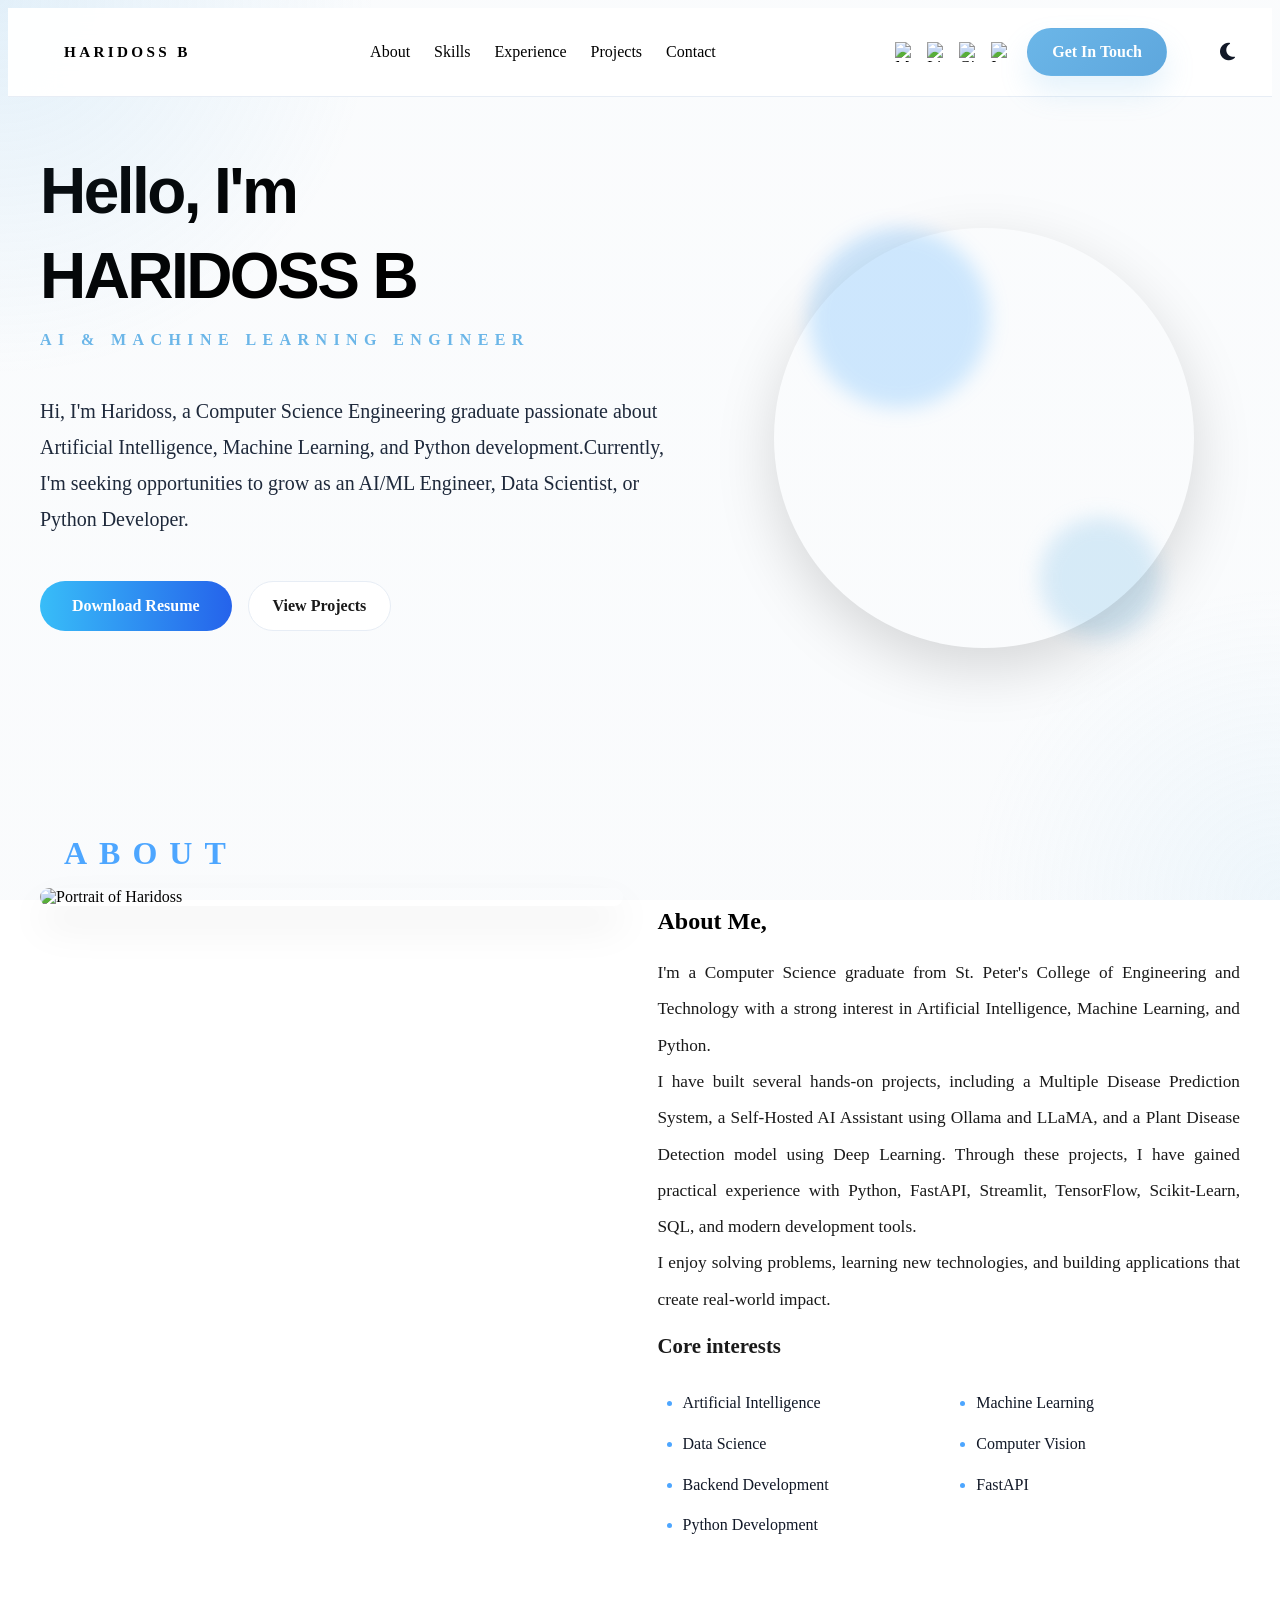
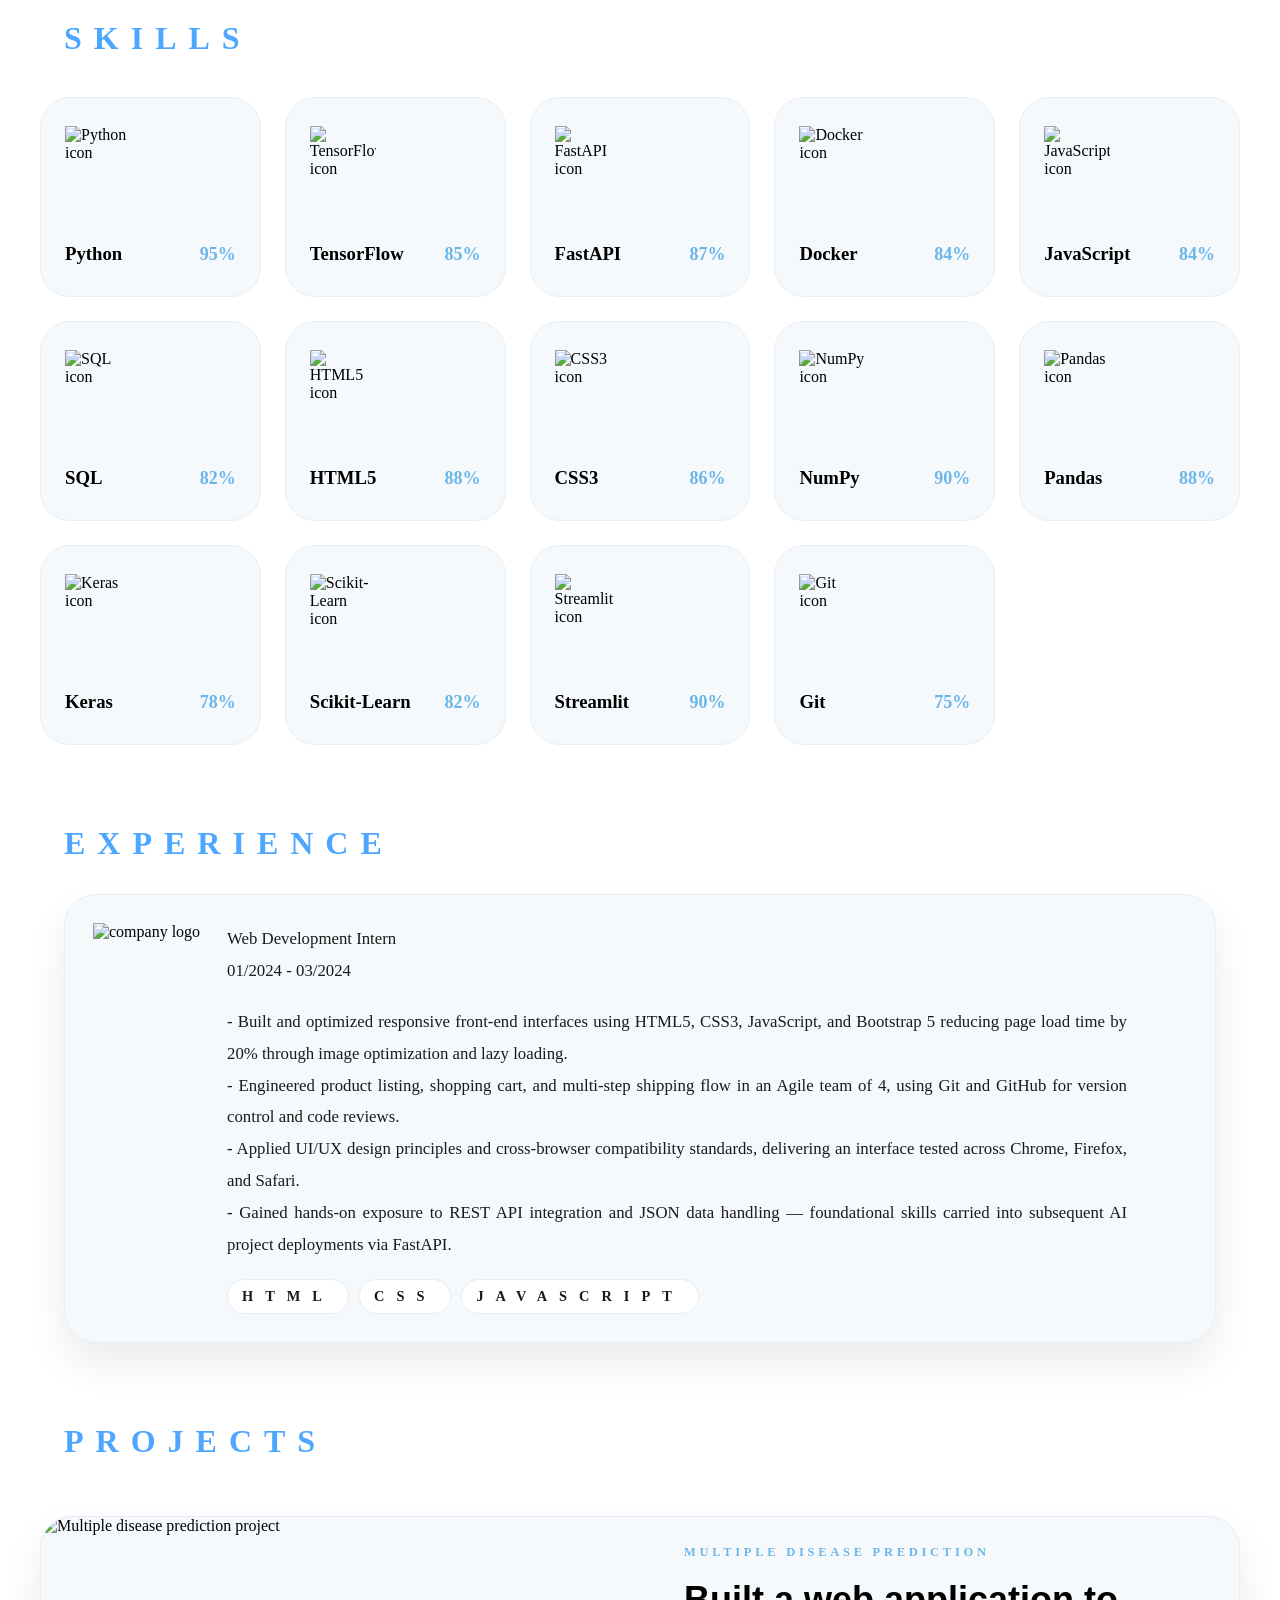
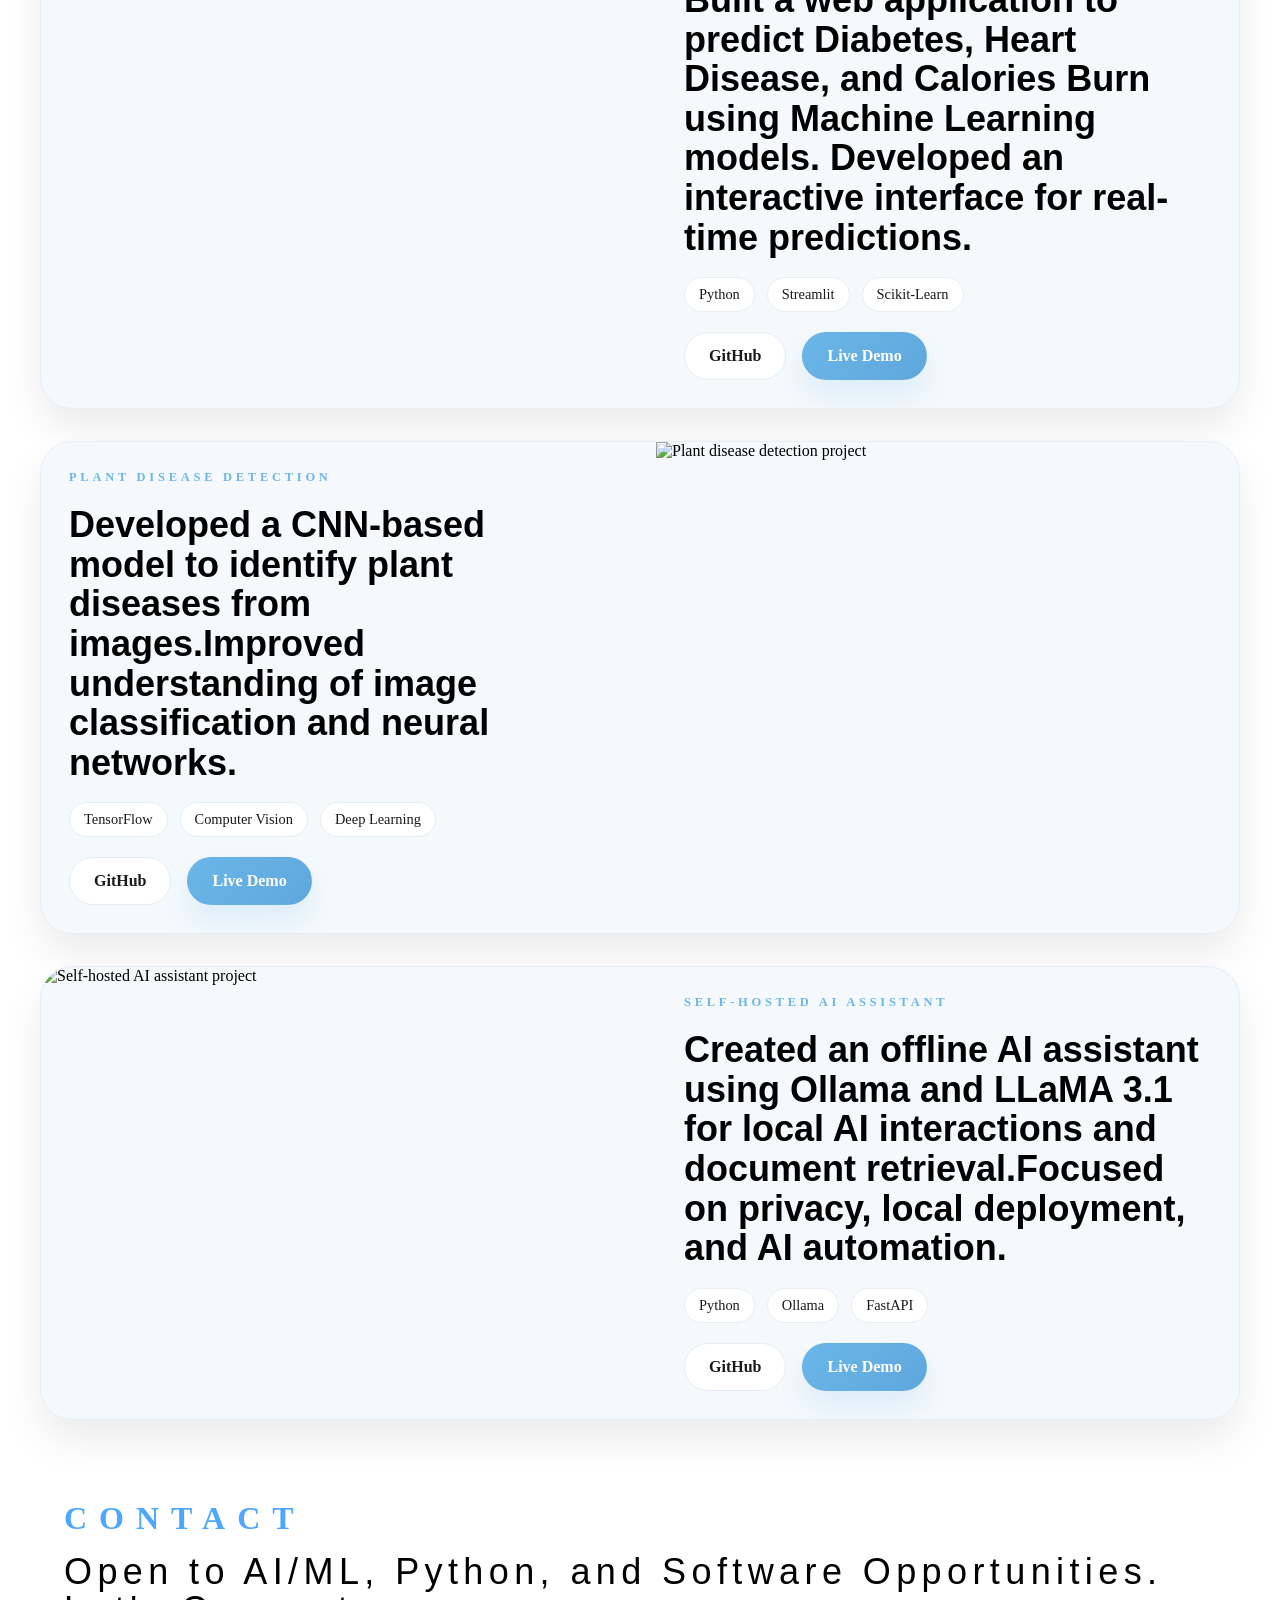
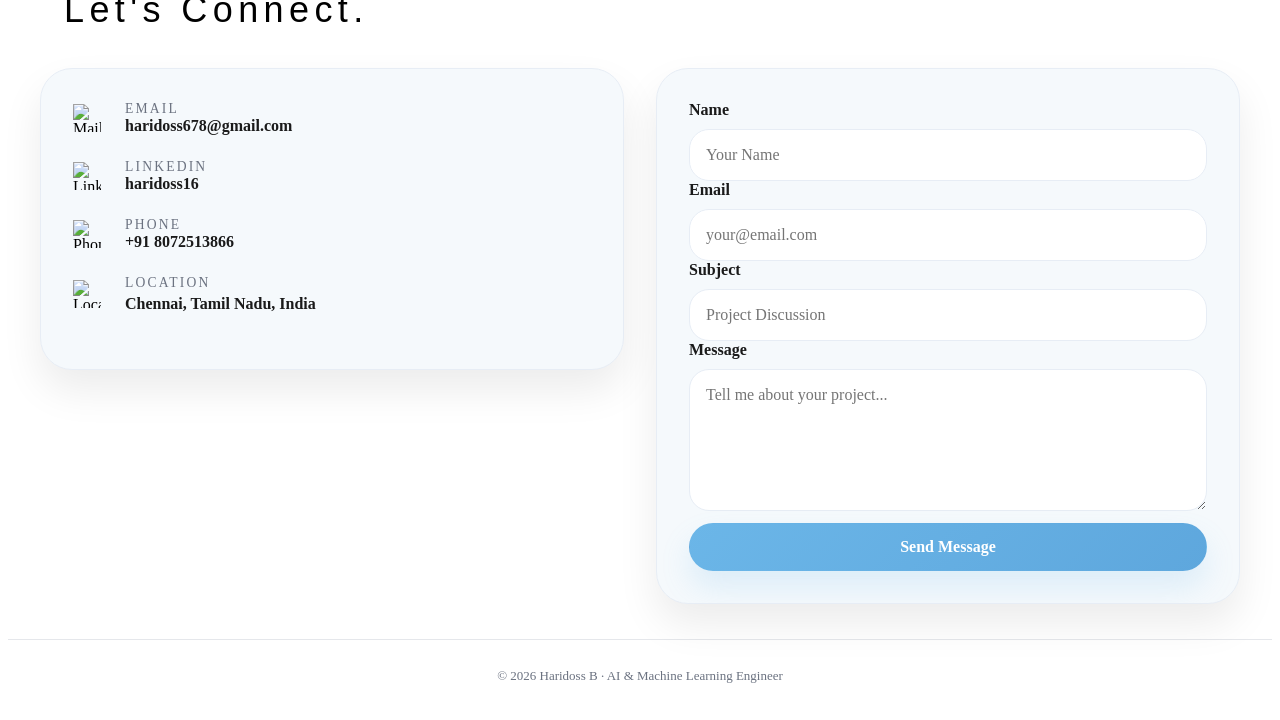
==== index.html @ 325cfab6 "Add files via upload" ====
﻿<!DOCTYPE html>
<html lang="en">
<head>
  <meta charset="UTF-8" />
  <meta name="viewport" content="width=device-width, initial-scale=1.0" />
  <meta name="description" content="HARIDOSS B portfolio for AI & Machine Learning engineering with clean, modern, responsive design." />
  <title>HARIDOSS B | AI & Machine Learning Engineer</title>
  <link rel="icon" href="assets/icons/github.svg" type="image/svg+xml" />
  <link rel="stylesheet" href="style.css" />
  <link
      rel="stylesheet"
      href="https://cdnjs.cloudflare.com/ajax/libs/font-awesome/6.5.2/css/all.min.css">
</head>
<body>
  <div class="page-overlay" id="pageOverlay" aria-hidden="true"></div>

  <header class="site-header" id="top">
    <div class="header-inner">
      <a class="brand" href="#home">HARIDOSS B</a>
      <button class="nav-toggle" id="navToggle" aria-controls="primaryNavigation" aria-expanded="false" aria-label="Open navigation">
        <span></span>
        <span></span>
        <span></span>
      </button>
      <nav class="main-nav" id="primaryNavigation" aria-label="Primary Navigation">
        <ul>
          <li><a href="#about">About</a></li>
          <li><a href="#skills">Skills</a></li>
          <li><a href="#experience">Experience</a></li>
          <li><a href="#projects">Projects</a></li>
          <li><a href="#contact">Contact</a></li>
        </ul>
      </nav>
      <div class="header-actions">
        <div class="social-list" aria-label="Social links">
          <a class="social-link" href="mailto:haridoss16@gmail.com" aria-label="Email"><img src="assets/icons/mail.svg" alt="Mail icon" /></a>
          <a class="social-link" href="https://www.linkedin.com/in/haridoss16" aria-label="LinkedIn"><img src="assets/icons/linkedin.svg" alt="LinkedIn icon" /></a>
          <a class="social-link" href="https://github.com/haridoss678-dotcom" aria-label="GitHub"><img src="assets/icons/github copy.svg" alt="GitHub icon" /></a>
          <a class="social-link" href="https://www.instagram.com/__imharii___" aria-label="Instagram"><img src="assets/icons/instagram.svg" alt="Instagram icon" /></a>
        </div>
        
        <a  class="btn btn-primary" href="#contact">Get In Touch</a>
         <button id="themeToggle" class="theme-toggle" title="Dark mode">
         <i class="fa-solid fa-moon"></i>
        </button>
      </div>
    </div>
  </header>

  <main>
    <section id="home" class="hero-section">
      <div class="hero-shell">
        <div class="hero-copy">
            <h1>Hello, I'm </h1>
            <h1 class="hero-name">HARIDOSS B</h1> 
          <span class="section-label">AI &amp; MACHINE LEARNING ENGINEER</span>
             <p class="hero-intro">Hi, I'm Haridoss, a Computer Science Engineering graduate passionate about Artificial Intelligence, Machine Learning, and Python development.Currently, I'm seeking opportunities to grow as an AI/ML Engineer, Data Scientist, or Python Developer.</p>
          <div class="hero-actions">
            <a
    href="assets/resume/Haridoss_Resume (1).pdf"
    download="Haridoss_B_Resume.pdf"
    class="primary-btn"
>
    Download Resume
</a>
            <a class="btn btn-secondary" href="#projects">View Projects</a>
          </div>
          <p class="typing-text" aria-live="polite" id="typingText"></p>
        </div>
         <div class="hero-ring">
    <div class="hero-visual">

    <div class="floating-circle circle-1"></div>
    <div class="floating-circle circle-2"></div>
    <div class="hero-avatar">
      
        <img
            src="assets/images/WhatsApp Image 2026-06-26 at 4.13.10 PM.jpeg"
            alt="Haridoss B">
          
        </div>
    </div>
</div>
    </section>

    <section class="about-section" id="about">
      <div class="section-heading">
         <span>ABOUT</span>
         <span></span>
      </div>
      <div class="about-grid">
        <div class="about-media">
          <img src="assets/images/WA_1782467484246.jpeg" alt="Portrait of Haridoss" />
        </div>
        <div class="about-copy">
          <h1>About Me,</h1>        
          <p>I'm a Computer Science graduate from St. Peter's College of Engineering and Technology with a strong interest in Artificial Intelligence, Machine Learning, and Python.</p>
          <p>I have built several hands-on projects, including a Multiple Disease Prediction System, a Self-Hosted AI Assistant using Ollama and LLaMA, and a Plant Disease Detection model using Deep Learning. Through these projects, I have gained practical experience with Python, FastAPI, Streamlit, TensorFlow, Scikit-Learn, SQL, and modern development tools.</p>
          <p>I enjoy solving problems, learning new technologies, and building applications that create real-world impact.</p>
          
          <div class="about-list">
            <span></span>
            <span>Core interests</span>
            <ul>
              <li>Artificial Intelligence</li>
              <li>Machine Learning</li>
              <li>Data Science</li>
              <li>Computer Vision</li>
              <li>Backend Development</li>
              <li>FastAPI</li>
              <li>Python Development</li>
            </ul>
          </div>
        </div>
      </div>
    </section>

    <section class="skills-section" id="skills">
      <div class="section-heading">
        <span>SKILLS</span>
      </div>
      <div class="skills-grid" role="list">
        <button type="button" class="skill-card" aria-describedby="skillPython" data-tooltip="95% proficiency">
          <img src="assets/icons/python.svg" alt="Python icon" />
           <div class="skill-header">
               <h3>Python</h3>
                <span>95%</span>
           </div>
          
        </button>
        <button type="button" class="skill-card" aria-describedby="skillTensorflow" data-tooltip="85% proficiency">
          <img src="assets/icons/tensorflow.svg" alt="TensorFlow icon" />
           <div class="skill-header">
               <h3>TensorFlow</h3>
                <span>85%</span>
           </div>
           
        </button>
        <button type="button" class="skill-card" aria-describedby="skillFastapi" data-tooltip="87% proficiency">
          <img src="assets/icons/fastapi.svg" alt="FastAPI icon" />
           <div class="skill-header">
               <h3>FastAPI</h3>
                <span>87%</span>
           </div>
           
        </button>
        <button type="button" class="skill-card" aria-describedby="skillDocker" data-tooltip="84% proficiency">
          <img src="assets/icons/docker.svg" alt="Docker icon" />
           <div class="skill-header">
               <h3>Docker</h3>
                <span>84%</span>
           </div>
          
        </button>
        <button type="button" class="skill-card" aria-describedby="skillJavaScript" data-tooltip="84% proficiency">
          <img src="assets/icons/javascript.svg" alt="JavaScript icon" />
           <div class="skill-header">
               <h3>JavaScript</h3>
                <span>84%</span>
           </div>
          
        </button>
        <button type="button" class="skill-card" aria-describedby="skillSQL" data-tooltip="82% proficiency">
          <img src="assets/icons/sql.svg" alt="SQL icon" />
           <div class="skill-header">
               <h3>SQL</h3>
                <span>82%</span>
           </div>
          
        </button>
        <button type="button" class="skill-card" aria-describedby="skillHTML" data-tooltip="88% proficiency">
          <img src="assets/icons/html.svg" alt="HTML5 icon" />
           <div class="skill-header">
               <h3>HTML5</h3>
                <span>88%</span>
           </div>
           
        </button>
        <button type="button" class="skill-card" aria-describedby="skillCSS" data-tooltip="86% proficiency">
          <img src="assets/icons/css.svg" alt="CSS3 icon" />
           <div class="skill-header">
               <h3>CSS3</h3>
                <span>86%</span>
           </div>
           
        </button>
        <button type="button" class="skill-card" aria-describedby="skillNumPy" data-tooltip="90% proficiency">
          <img src="assets/icons/numpy.svg" alt="NumPy icon" />
           <div class="skill-header">
               <h3>NumPy</h3>
                <span>90%</span>
           </div>
          
        </button>
        <button type="button" class="skill-card" aria-describedby="skillPandas" data-tooltip="88% proficiency">
          <img src="assets/icons/pandas.svg" alt="Pandas icon" />
           <div class="skill-header">
               <h3>Pandas</h3>
                <span>88%</span>
           </div>
          
        </button>
        <button type="button" class="skill-card" aria-describedby="skillKeras" data-tooltip="78% proficiency">
          <img src="assets/icons/keras.svg" alt="Keras icon" />
           <div class="skill-header">
               <h3>Keras</h3>
                <span>78%</span>
           </div>
           
        </button>
        <button type="button" class="skill-card" aria-describedby="skillScikitLearn" data-tooltip="85% proficiency">
          <img src="assets\icons\scikitlearn.svg" alt="Scikit-Learn icon" />
           <div class="skill-header">
               <h3>Scikit-Learn</h3>
                <span>82%</span>
           </div>
           
        </button>
        <button type="button" class="skill-card" aria-describedby="skillStreamlit" data-tooltip="85% proficiency">
          <img src="assets\icons\streamlit.svg" alt="Streamlit icon" />
           <div class="skill-header">
               <h3>Streamlit</h3>
                <span>90%</span>
           </div>
           
        </button>
               <button type="button" class="skill-card" aria-describedby="skillGit" data-tooltip="85% proficiency">
          <img src="assets\icons\git.svg" alt="Git icon" />
           <div class="skill-header">
               <h3>Git</h3>
                <span>75%</span>
           </div>
           
        </button>
      </div>
    </section>

    <section class="experience-section" id="experience">
      <div class="section-heading">
        <span>EXPERIENCE</span>
        <h2></h2>

        <article class="experience-card">
           <img src="assets/icons/IMG_20260627_100808.jpg.jpeg" alt="company logo" />
          <div class="experience-content">
            <p class="experience-role">Web Development Intern</p>
            <p class="experience-date">01/2024 - 03/2024</p>
            <h1></h1>
            <p>- Built and optimized responsive front-end interfaces using HTML5, CSS3, JavaScript, and Bootstrap 5 reducing page load time by 20% through image optimization and lazy loading.</p>
           <p> - Engineered product listing, shopping cart, and multi-step shipping flow in an Agile team of 4, using Git and GitHub for version control and code reviews.</p>
           <p>- Applied UI/UX design principles and cross-browser compatibility standards, delivering an interface tested across Chrome, Firefox, and Safari.</p>
            <p>- Gained hands-on exposure to REST API integration and JSON data handling — foundational skills carried into subsequent AI project deployments via FastAPI.</p>
            <div class="experience-tags"><span>HTML</span><span>CSS</span><span>JavaScript</span></div>
          </div> 
        </article>
      </div>
    </section>

    <section class="projects-section" id="projects">
      <div class="section-heading">
        <span>PROJECTS</span>
        <h2></h2>
      </div>
      <div class="project-grid">
        <article class="project-card">
          <div class="project-media"><img src="assets/images/project-1.svg" alt="Multiple disease prediction project" /></div>
          <div class="project-copy">
            <span class="project-label">Multiple Disease Prediction</span>
            <h3>Built a web application to predict Diabetes, Heart Disease, and Calories Burn using Machine Learning models.
            Developed an interactive interface for real-time predictions.</h2>
            <div class="project-stack"><span>Python</span><span>Streamlit</span><span>Scikit-Learn</span></div>
            <div class="project-actions"><a class="btn btn-secondary" href="#contact">GitHub</a><a class="btn btn-primary" href="#contact">Live Demo</a></div>
          </div>
        </article>
        <article class="project-card project-card--reverse">
          <div class="project-media"><img src="assets/images/project-2.svg" alt="Plant disease detection project" /></div>
          <div class="project-copy">
            <span class="project-label">Plant Disease Detection</span>
            <h3>Developed a CNN-based model to identify plant diseases from images.Improved understanding of image classification and neural networks.</h3>
            <div class="project-stack"><span>TensorFlow</span><span>Computer Vision</span><span>Deep Learning</span></div>
            <div class="project-actions"><a class="btn btn-secondary" href="#contact">GitHub</a><a class="btn btn-primary" href="#contact">Live Demo</a></div>
          </div>
        </article>
        <article class="project-card">
          <div class="project-media"><img src="assets/images/project-3.svg" alt="Self-hosted AI assistant project" /></div>
          <div class="project-copy">
            <span class="project-label">Self-Hosted AI Assistant</span>
            <h3>Created an offline AI assistant using Ollama and LLaMA 3.1 for local AI interactions and document retrieval.Focused on privacy, local deployment, and AI automation.</h3>
            <div class="project-stack"><span>Python</span><span>Ollama</span><span>FastAPI</span></div>
            <div class="project-actions"><a class="btn btn-secondary" href="#contact">GitHub</a><a class="btn btn-primary" href="#contact">Live Demo</a></div>
          </div>
        </article>
      </div>
    </section>

    <section class="contact-section" id="contact">
      <div class="section-heading">
        <span>CONTACT</span>
        <h2>Open to AI/ML, Python, and Software Opportunities.
          Let's Connect.</h2>
      </div>
      <div class="contact-grid">
        <div class="contact-card contact-info-card">
          <div class="contact-item"><img src="assets/icons/mail.svg" alt="Mail icon" /><div><span>Email</span><a href="mailto:haridoss678@gmail.com">haridoss678@gmail.com</a></div></div>
          <div class="contact-item"><img src="assets/icons/linkedin.svg" alt="LinkedIn icon" /><div><span>LinkedIn</span><a href="https://www.linkedin.com/in/haridoss16">haridoss16</a></div></div>
          <div class="contact-item"><img src="assets/icons/phone.svg" alt="Phone icon" /><div><span>Phone</span><a href="tel:+918072513866">+91  8072513866</a></div></div>
          <div class="contact-item"><img src="assets/icons/location.svg" alt="Location icon" /><div><span>Location</span><p>Chennai, Tamil Nadu, India</p></div></div>
        </div>
          <form
            class="contact-card contact-form"
            action="https://formsubmit.co/haridoss678@gmail.com"
            method="POST"
        >
          <input type="hidden" name="_captcha" value="false">

            <input
                type="hidden"
                name="_subject"
                value="New Portfolio Message from Website"
            >

            <input
                type="hidden"
                name="_next"
                value="http://127.0.0.1:5500/index.html#contact"
            >

            <label>Name</label>
            <input
                type="text"
                name="name"
                placeholder="Your Name"
                required
            >

            <label>Email</label>
            <input
                type="email"
                name="email"
                placeholder="your@email.com"
                required
            >

            <label>Subject</label>
            <input
                type="text"
                name="subject"
                placeholder="Project Discussion"
                required
            >

            <label>Message</label>

            <textarea
                name="message"
                rows="6"
                placeholder="Tell me about your project..."
                required
            ></textarea>

            <button
                class="btn btn-primary"
                type="submit"
            >
                Send Message
            </button>

        </form>
        
      </div>
    </section>
  </main>
   <footer class="footer">

    <p>
        © 2026 Haridoss B · AI & Machine Learning Engineer
    </p>

</footer>

  <script src="script.js"></script>
</body>
</html>
---- style.css ----
﻿:root {
  color-scheme: light;
  --bg: #FAFCFE;
  --surface: #F5F9FC;
  --surface-strong: #FFFFFF;
  --primary: #6BB6E8;
  --primary-soft: #A9D8F3;
  --text: #1A1A1A;
  --muted: #6B7280;
  --border: #E7EDF5;
  --shadow: 0 20px 40px rgba(0, 0, 0, 0.08);
  --radius: 24px;
  --max-width: 1200px;
  --space-xs: 8px;
  --space-sm: 16px;
  --space-md: 24px;
  --space-lg: 40px;
  --space-xl: 64px;
}

*, *::before, *::after {
  box-sizing: border-box;
}

html {
  scroll-behavior: smooth;
}

body {

    background:
        linear-gradient(
            rgba(248, 250, 252, 0.7),
            rgba(248, 250, 252, 0.77)
        ),

        url("assets/images/bg-light1.jpg");

    background-size: cover;

    background-position: center;

    background-repeat: no-repeat;

    background-attachment: fixed;
}

img {
  display: block;
  max-width: 100%;
  height: auto;
}

a {
  color: inherit;
  text-decoration: none;
}

button,
input,
textarea {
  font: inherit;
}

button {
  cursor: pointer;
}

body::before {
  content: '';
  position: fixed;
  inset: 0;
  background: radial-gradient(circle at top left, rgba(107, 182, 232, 0.16), transparent 24%), radial-gradient(circle at bottom right, rgba(169, 216, 243, 0.14), transparent 20%);
  pointer-events: none;
}

#home,
#about,
#skills,
#experience,
#projects,
#contact {
    scroll-margin-top: 50px;
}

.page-overlay {
  position: fixed;
  inset: 0;
  background: rgba(255, 255, 255, 0.7);
  opacity: 0;
  pointer-events: none;
  transition: opacity 0.25s ease;
  z-index: 19;
}

.site-header {
  position: sticky;
  top: 0;
  z-index: 20;
  background: rgba(255, 255, 255, 0.96);
  backdrop-filter: blur(20px);
  border-bottom: 1px solid var(--border);
  -webkit-backdrop-filter: blur(20px);
}

.header-inner {
  max-width: var(--max-width);
  margin: 0 auto;
  padding: 20px 24px;
  display: grid;
  grid-template-columns: auto 1fr auto;
  align-items: center;
  gap: var(--space-md);
}

.brand {
  font-weight: 700;
  text-transform: uppercase;
  letter-spacing: 0.22em;
  font-size: 0.95rem;
}

.main-nav {
  display: flex;
  justify-content: center;
}

.main-nav ul {
  display: flex;
  align-items: center;
  justify-content: center;
  gap: 24px;
  margin: 0;
  padding: 0;
  list-style: none;
}

.main-nav a {
    position: relative;
    text-decoration: none;

    transition:
        color 0.3s ease,
        transform 0.3s ease;
}


.main-nav a::after {
    content: "";
    position: absolute;
    left: 0;
    bottom: -6px;
    width: 100%;
    height: 2px;
    background: var(--primary);
    transition: opacity 0.3s;
}

.main-nav a:hover {
    color: #2196f3;

    transform: translateY(-2px);
}

.main-nav a::after {
    content: "";

    position: absolute;

    left: 0;
    bottom: -8px;

    width: 0%;
    height: 2px;

    background: #2196f3;

    transition: width 0.3s ease;
}

.main-nav a:hover::after,
.main-nav a.active::after {
    width: 100%;
}

#themeToggle {

    border:none;

    background:none;

    cursor:pointer;

    font-size:20px;
}

body.dark {

    background:#0F172A;

    color:white;
}

body.dark .site-header {

    background:#111827;
}

body.dark .hero-section {

    background:#111827;
}

body.dark p {

    color:#D1D5DB;
}

.about-copy h1::before,
.about-copy h1::after,
.about-copy::before,
.about-copy::after,
.section-heading::before,
.section-heading::after {
    content: none !important;
    display: none !important;
}

/* Remove blue dot from About section */

.about-copy h1 {
    position: relative;
    text-align: left;

}

/* Remove blue dots near About section */

.about-copy h1::before,
.about-copy h1::after,
.about-copy::before,
.about-copy::after,
.about-list::before,
.about-list::after,
.section-heading::before,
.section-heading::after {
    content: none !important;
    display: none !important;
}



.section-heading,
.about-copy,
.skill-card,
.experience-card,
.project-card,
.contact-card,
.contact-form {
  opacity: 0;
  transform: translateY(24px);
  transition: opacity 0.7s ease, transform 0.7s ease;
}

.in-view {
  opacity: 1;
  transform: translateY(0);
}

.about-media {
    opacity: 0;
    transform: translateX(-300px);
    max-width: 100%;
    transition: 
           transform 1.2s ease-out,
           opacity 1.2s ease-out;
}

.about-media.in-view {
    opacity: 1;
    transform: translateX(0) !important;
}

.in-view {
    opacity: 1;
}


.header-actions {
  display: flex;
  align-items: center;
  gap: 16px;
  margin-right: -20px;
}

.social-list {
  display: flex;
  gap: 12px;
}

.social-link img {
  width: 20px;
  height: 20px;
}

.btn {
  display: inline-flex;
  align-items: center;
  justify-content: center;
  gap: 10px;
  padding: 14px 24px;
  border-radius: 999px;
  border: 1px solid transparent;
  font-weight: 600;
  transition: transform 0.25s ease, box-shadow 0.25s ease, background-color 0.25s ease;
}

.btn:hover {

    transform: translateY(-4px);

    box-shadow:
        0 15px 30px rgba(33,150,243,0.25);

}

.btn-primary {
  background: linear-gradient(135deg, var(--primary), #5ea7dd);
  color: #fff;
  box-shadow: 0 16px 30px rgba(107, 182, 232, 0.18);
}

.btn-secondary {
  background: #fff;
  color: var(--text);
  border-color: var(--border);
}

.nav-toggle {
  display: none;
  width: 44px;
  height: 44px;
  border: 1px solid var(--border);
  border-radius: 16px;
  background: #fff;
  position: relative;
  flex-shrink: 0;
}

.nav-toggle span {
  position: absolute;
  left: 12px;
  right: 12px;
  height: 2px;
  background: var(--text);
  border-radius: 999px;
}

.primary-btn {

    display: inline-flex;
    align-items: center;
    justify-content: center;

    padding: 16px 32px;

    border-radius: 50px;

    background: linear-gradient(
        90deg,
        #38bdf8,
        #2563eb
    );

    color: white;

    text-decoration: none;

    font-weight: 700;

    transition: all 0.3s ease;
}

.primary-btn:hover {

    transform: translateY(-4px);

    box-shadow:
        0 15px 30px rgba(37,99,235,0.3);
}

.nav-toggle span:nth-child(1) { top: 14px; }
.nav-toggle span:nth-child(2) { top: 21px; }
.nav-toggle span:nth-child(3) { top: 28px; }

.hero-section {
  padding: 64px 24px 60px;
}


.hero-shell {
  max-width: var(--max-width);
  margin: 0 auto;
  display: grid;
  grid-template-columns: 1.1fr 0.9fr;
  gap: 64px;
  align-items: center;
  min-height: 500px;
  
}

.hero-copy {
  display: grid;
  gap: 24px;
}

.hero-copy p {
    color: #1E293B;
    font-size: 1.25rem;
    font-weight: 500;
    line-height: 1.8;
    max-width: 650px;
}

.hero-copy p:last-child {
    margin-top: 20px;
    color: #60A5FA;
    font-weight: 600;
}
.section-label {
  display: inline-flex;
  text-transform: uppercase;
  letter-spacing: 0.4em;
  color: var(--primary);
  font-size: 1rem;
  font-weight: 700;
}

.hero-copy h1 {
  margin: 0;
  font-family: Poppins, sans-serif;
  font-size: clamp(36px, 5vw, 72px);
  line-height: 0.95;
  letter-spacing: -0.04em;
}

.hero-intro {
  max-width: 620px;
  color: var(--muted);
  font-size: 1.05rem;
}

.hero-actions {
  display: flex;
  flex-wrap: wrap;
  gap: 16px;
}

.typing-text {
  font-size: 1rem;
  color: var(--primary);
  font-weight: 600;
  min-height: 1.3rem;
}

.hero-visual {
    position: relative;

    display: flex;

    justify-content: center;

    align-items: center;

    min-height: 500px;
}

.floating-circle {
    position: absolute;

    border-radius: 50%;

    filter: blur(10px);

    animation: floatCircle 8s ease-in-out infinite;

    z-index: 0;
}

.circle-1 {

    width: 180px;

    height: 180px;

    background:
    rgba(0, 140, 255, 0.18);

    top: 40px;

    left: 80px;
}

.circle-2 {

    width: 120px;

    height: 120px;

    background:
    rgba(107, 182, 232, 0.25);

    bottom: 50px;

    right: 80px;

    animation-delay: 2s;
}

.hero-ring {

    background: transparent;

    box-shadow: none;

    border: none;
}

.theme-toggle {
    width: 48px;
    height: 48px;

    border: 2px solid rgba(0,0,0,0.15);
    border-radius: 50%;

    background: transparent;

    display: flex;
    align-items: center;
    justify-content: center;

    cursor: pointer;

    margin-left: 20px;
    margin-right: -15px;   /* Move more to the right */

    transition: all 0.4s ease;
}

.theme-toggle i {
    font-size: 20px;
    color: #111827;

    transition: transform 0.5s ease;
}

.theme-toggle:hover {
    transform: scale(1.08);
}

.theme-toggle:hover i {
    transform: rotate(180deg);
}

body.dark .theme-toggle {
    border-color: rgba(255,255,255,0.2);
}

body.dark .theme-toggle i {
    color: #FFD43B;
}

#themeIcon {

    width: 24px;
    height: 24px;

}

.hero-avatar {
    width: 420px;
    height: 420px;

    border-radius: 50%;
    overflow: hidden;

    box-shadow:
        0 20px 60px rgba(0,0,0,0.15);

    transition:
        transform 0.4s ease,
        box-shadow 0.4s ease;

    animation: floatImage 5s ease-in-out infinite;

    position: relative;

    z-index: 2;
}

.hero-avatar:hover {
    transform: scale(1.03);

    box-shadow:
        0 30px 80px rgba(0,0,0,0.20);
}

.hero-avatar img {
    width: 100%;
    height: 100%;

    object-fit: cover;

    /*
    Move image position
    if needed
    */
    object-position: center 40%;
    object-position: 20% center;
     transform: scale(1.15);
     transition: transform 0.4s ease;
    display: block;
}

.section-heading {
  max-width: var(--max-width);
  margin: 0 auto;
  padding: 0 24px;
  display: grid;
  gap: 16px;
}

.section-heading span {

    font-size: 2rem;

    letter-spacing: 12px;

    font-weight: 800;
      color: #4da6ff;

    text-transform: uppercase;
}

.section-heading h2 {
  margin: 0;
  font-family: Poppins, sans-serif;
  font-size: clamp(24px, 3vw, 36px);
  font-weight: 300;
  letter-spacing: 0.15em;
  line-height: 1.05;
}

.about-section,
.skills-section,
.experience-section,
.projects-section,
.contact-section {
  padding: 60px 0 20px;
  min-height: auto;
}
.about-section {
  padding-top: -50px;
}

.about-grid {
  max-width: var(--max-width);
  margin: 0 auto;
  display: grid;
  grid-template-columns: 1fr 1fr;
  gap: 35px;
  align-items: start;
}

.about-media img {
  width: 100%;
  border-radius: 32px;
  box-shadow: var(--shadow);
  object-fit: cover;
  align-items: start;
}

.about-copy {
  opacity: 0;
  transform: translateX(300px);
    transition: 
    opacity 1s ease-out, 
    transform 1s ease-out;
}

.about-copy.in-view {
  opacity: 1;
  transform: translateX(0) !important;
}

.about-copy p {
  margin: 0;
  color: var(--text);
  font-size: 1.08rem;
  line-height: 2.1;
  font-weight: 500;
  max-width: 700px;
  text-align: justify;
}

.about-list {
  display: grid;
  gap: 16px;
}

.about-list span {
  font-weight: 700;
  color: var(--text);
  font-size: 1.3rem;
}

.about-list ul {
    display: grid;
    grid-template-columns: repeat(2, 1fr);
    gap: 12px 30px;

    list-style: disc;
    list-style-position: outside;

    margin: 15px 0 0;
    padding-left: 25px;
}

.about-list li {
    position: static;   /* important */
    color: #111827;
    font-size: 1rem;
    font-weight: 500;
    line-height: 1.8;
}

.about-list li::marker {
    color: #4da6ff;
    font-size: 1rem;
}

.about-list li::before {
    display: none;
    content: none;
}

.about-copy p:empty {
  display: none;
}

.skills-grid {
  max-width: var(--max-width);
  margin: 40px auto 0;
  display: grid;
  grid-template-columns: repeat(auto-fit, minmax(220px, 1fr));
  gap: 24px;
}

.skill-card {
  position: relative;
  background: var(--surface);
  border: 1px solid var(--border);
  border-radius: 30px;
  padding: 28px 24px;
  display: grid;
  gap: 16px;
  min-height: 200px;
  text-align: left;
  transition: transform 0.3s ease, box-shadow 0.3s ease, border-color 0.3s ease;

  position: relative;
overflow: hidden;
isolation: isolate;
}

.skill-card::before {

    content: "";

    position: absolute;

    top: 0;
    left: -120%;

    width: 80%;
    height: 100%;

    background: linear-gradient(
        90deg,
        transparent,
        rgba(77, 166, 255, 0.15),
        transparent
    );

    transform: skewX(-25deg);

    transition: left 0.8s ease;

    z-index: 1;
}

body.dark .skill-card {
    background: #1A2332;
    border: 1px solid rgba(77, 166, 255, 0.15);
    color: #ffffff;

    box-shadow:
        0 10px 30px rgba(0,0,0,0.4);

    transition:
        transform 0.4s ease,
        box-shadow 0.4s ease,
        border-color 0.4s ease;
}

body.dark .skill-card:hover {
    transform: translateY(-10px);

    border-color: #4da6ff;

    box-shadow:
        0 20px 40px rgba(77,166,255,0.25);
}

.skill-header {
    display: flex;
    justify-content: space-between;
    align-items: center;

    margin-top: 10px;
}

.skill-header h3 {
    margin: 0;
}

.skill-header span {
    color: #4da6ff;
    font-weight: 500;
    font-size: 18px;
}

.skill-card:hover,
.skill-card:focus-visible {
  transform: translateY(-6px);
  border-color: rgba(107, 182, 232, 0.4);
  box-shadow: 0 22px 40px rgba(107, 182, 232, 0.15);
  outline: none;
}

.skill-card img {
  width: 66px;
  height: 88px;
}

.skill-card:hover img {
    transform:
     rotate(10deg)
     scale(1.1);
}

.skill-card strong {
  font-size: 1.3rem;
}

.skill-card span {
  color: var(--primary);
  font-weight: 700;
}

.skill-card:hover {
    transform: translateY(-10px);

    box-shadow:
        0 20px 40px rgba(107,182,232,0.25);
}

.skill-card:hover::before {

    left: 150%;

}

.skill-tooltip {
  position: absolute;
  left: 24px;
  right: 24px;
  bottom: 20px;
  margin: 0;
  color: var(--muted);
  font-size: 0.92rem;
  opacity: 0;
  transform: translateY(10px);
  pointer-events: none;
  transition: opacity 0.2s ease, transform 0.2s ease;
}

.skill-card:hover .skill-tooltip,
.skill-card:focus-visible .skill-tooltip {
  opacity: 1;
  transform: translateY(0);
}

body.dark .experience-card {
    background: linear-gradient(
        145deg,
        #1a2238,
        #111827
    );

    box-shadow:
        0 10px 30px rgba(0,0,0,0.4);

    transition: all 0.4s ease;
}

body.dark .experience-card:hover {
    transform: translateY(-8px);

    box-shadow:
        0 20px 40px rgba(77,166,255,0.2);
}

/* PROJECT SECTION - DARK MODE FIX */

body.dark .project-card {
    background: #ffffff !important;
    color: #111827 !important;
}

body.dark .about-list li {
    color: #E5E7EB !important;
}

body.dark .about-list span{
    color: #FFFFFF !important;
    font-size: 1.3rem !important;
    font-weight: 700 !important;
    display: block;
    margin-bottom: 10px;
}

body.dark .project-card h3,
body.dark .project-card h4,
body.dark .project-card p,
body.dark .project-card a,
body.dark .project-card li {
    color: #111827 !important;
}

body.dark .project-tech span {
    color: #2563eb !important;
}

body.dark .project-link {
    color: #2563eb !important;
}

.experience-grid {
  max-width: var(--max-width);
  margin: 40px auto 0;
  display: grid;
  grid-template-columns: repeat(2, minmax(0, 1fr));
  gap: 24px;
}

.experience-card {
  display: grid;
  grid-template-columns: 110px 1fr;
  gap: 24px;
  background: var(--surface);
  border: 1px solid var(--border);
  border-radius: 32px;
  padding: 28px;
  box-shadow: var(--shadow);
}

.experience-logo {
  width: 110px;
  height: 110px;
  border-radius: 32px;
  background: linear-gradient(180deg, rgba(107, 182, 232, 0.24), rgba(169, 216, 243, 0.12));
  display: grid;
  place-items: center;
  color: var(--primary);
  font-weight: 700;
  font-size: 1.5rem;
}

.experience-role {
  margin: 0 0 12px;
  font-weight: 700;
}

.experience-date {
  margin: 0 0 18px;
  color: var(--muted);
  font-size: 0.95rem;
}

.experience-card p {
  margin: 0;
  color: var(--text);
  font-size: 1.05rem;
  line-height: 1.9;
  font-weight: 500;
  max-width: 900px;
  text-align: justify;
}

.experience-tags {
  display: flex;
  flex-wrap: wrap;
  gap: 10px;
  margin-top: 18px;
}

.experience-tags span {
  background: #fff;
  border: 1px solid var(--border);
  border-radius: 999px;
  padding: 8px 14px;
  font-size: 0.9rem;
  color: var(--text);
}

.project-grid {
  max-width: var(--max-width);
  margin: 40px auto 0;
  display: grid;
  gap: 32px;
}

.project-card {
  display: grid;
  grid-template-columns: 1fr 1fr;
  grid-template-areas: "media copy";
  gap: 32px;
  background: var(--surface);
  border: 1px solid var(--border);
  border-radius: 32px;
  overflow: hidden;
  box-shadow: var(--shadow);
  transition: transform 0.3s ease, box-shadow 0.3s ease;
}

.project-card:hover {
  transform: translateY(-8px);
  box-shadow: 0 30px 70px rgba(0, 0, 0, 0.12);
}

.project-card--reverse {
  grid-template-areas: "copy media";
}

.project-media {
  grid-area: media;
  min-height: 320px;
  overflow: hidden;
}

.project-copy {
  grid-area: copy;
  display: grid;
  gap: 20px;
  padding: 28px;
}

.project-media {
  min-height: 320px;
  overflow: hidden;
}

.project-media img {
  width: 100%;
  height: 100%;
  object-fit: cover;
}

.project-copy {
  display: grid;
  gap: 20px;
  padding: 28px;
}

.project-label {
  display: inline-flex;
  text-transform: uppercase;
  letter-spacing: 0.3em;
  color: var(--primary);
  font-size: 0.78rem;
  font-weight: 700;
}

.project-copy h3 {
  margin: 0;
  font-family: Poppins, sans-serif;
  font-size: clamp(28px, 3vw, 36px);
  line-height: 1.1;
}

.project-stack {
  display: flex;
  flex-wrap: wrap;
  gap: 12px;
}

.project-stack span {
  background: #fff;
  border: 1px solid var(--border);
  border-radius: 999px;
  padding: 8px 14px;
  color: var(--text);
  font-size: 0.9rem;
}

.project-actions {
  display: flex;
  flex-wrap: wrap;
  gap: 16px;
}

.contact-grid {
  max-width: var(--max-width);
  margin: 40px auto 0;
  display: grid;
  grid-template-columns: 1fr 1fr;
  gap: 32px;
   align-items: start;
}

.contact-card {
  background: var(--surface);
  border: 1px solid var(--border);
  border-radius: 32px;
  padding: 32px;
  box-shadow: var(--shadow);
    min-height: auto;
    height: fit-content;
}

.contact-card,
.contact-form {
    position: relative;
    overflow: hidden;
    transition: all 0.4s ease;
}

.contact-card:hover,
.contact-form:hover {
    transform: translateY(-8px);
    box-shadow:
        0 20px 50px rgba(77,166,255,0.18);
}

.contact-card::before,
.contact-form::before {
    content: "";
    position: absolute;
    inset: 0;
    border-radius: 30px;
    padding: 2px;
    pointer-events: none;

    background:
        linear-gradient(
            135deg,
            #4da6ff,
            transparent,
            #4da6ff
        );

    opacity: 0;
    transition: 0.5s;
}

.contact-card:hover::before,
.contact-form:hover::before {
    opacity: 1;
}


.contact-item {
  display: grid;
  grid-template-columns: 36px 1fr;
  gap: 16px;
  margin-bottom: 24px;
  align-items: center;
}

.contact-item img {
  width: 28px;
  height: 28px;
}

.contact-item span {
  display: block;
  font-size: 0.85rem;
  color: var(--muted);
  text-transform: uppercase;
  letter-spacing: 0.16em;
}

.contact-item a,
.contact-item p {
  margin: 4px 0 0;
  color: var(--text);
  font-weight: 600;
}

.contact-form label {
  display: block;
  margin-bottom: 10px;
  color: var(--text);
  font-weight: 600;
}

.contact-form input,
.contact-form textarea {
  width: 100%;
  padding: 16px;
  border: 1px solid var(--border);
  border-radius: 20px;
  background: #fff;
  color: var(--text);
  outline: none;
  transition: border-color 0.2s ease, box-shadow 0.2s ease;
      pointer-events: auto;
    cursor: text;
    opacity: 1;
 
}

.contact-form input:focus,
.contact-form textarea:focus {
  border-color: var(--primary);
  box-shadow: 0 0 0 4px rgba(107, 182, 232, 0.15);
}

.contact-form button {
  width: 100%;
  margin-top: 8px;
}

.form-feedback {
  margin-top: 16px;
  color: var(--primary);
}

.site-footer {
  padding: 48px 24px 72px;
}

.footer-inner {
  max-width: var(--max-width);
  margin: 0 auto;
  display: flex;
  align-items: center;
  justify-content: space-between;
  gap: 24px;
  flex-wrap: wrap;
  color: var(--muted);
}

.footer-socials {
  gap: 16px;
}

.footer-socials img {
  width: 20px;
  height: 20px;
}

.footer {

    text-align: center;

    padding: 15px 0;

    margin-top: 15px;

    border-top: 1px solid #e5e7eb;

    font-size: 13px;

    color: #6b7280;
}

.footer-left h3 {

    font-size: 14px;

    letter-spacing: 3px;

    margin: 0;
}

.footer-left p {

    font-size: 12px;

    margin-top: 4px;

    color: #6b7280;
}

.footer-center {

    gap: 20px;
}

.footer-center a {

    font-size: 13px;

    text-decoration: none;

    color: #4b5563;
}

.footer-center a:hover {

    color: #2563eb;
}

.footer-right {

    font-size: 12px;

    color: #9ca3af;
}

.footer-right a {

    color: #111827;
    .copyright {

    text-align: center;

    padding: 20px;

    color: #9CA3AF;

    font-size: 14px;
}

    transition: 0.3s;
}

.footer-right a:hover {

    color: #2563EB;
}

.copyright {

    text-align: center;

    padding: 20px;

    color: #9CA3AF;

    font-size: 14px;
}

@keyframes floatCircle {

    0% {

        transform:
        translateY(0px)
        translateX(0px);

    }

    50% {

        transform:
        translateY(-20px)
        translateX(10px);

    }

    100% {

        transform:
        translateY(0px)
        translateX(0px);

    }

}

@keyframes floatImage {

    0% {
        transform: translateY(0px);
    }

    50% {
        transform: translateY(-12px);
    }

    100% {
        transform: translateY(0px);
    }

}


@media (max-width: 1023px) {
  .header-inner {
    grid-template-columns: 1fr auto;
  }

  .nav-toggle {
    display: inline-flex;
  }

  .main-nav {
    position: fixed;
    inset: 88px 24px auto auto;
    right: 24px;
    width: calc(100vw - 48px);
    max-width: 320px;
    padding: 24px;
    background: rgba(255, 255, 255, 0.98);
    border: 1px solid var(--border);
    border-radius: 24px;
    box-shadow: var(--shadow);
    opacity: 0;
    visibility: hidden;
    transform: translateY(-10px);
    transition: opacity 0.25s ease, transform 0.25s ease, visibility 0.25s ease;
  }

  .site-header.nav-open .main-nav {
    opacity: 1;
    visibility: visible;
    transform: translateY(0);
  }


  .header-actions {
    display: none;
  }

  .main-nav ul {
    flex-direction: column;
    gap: 20px;
  }

  .hero-shell,
  .about-grid,
  .experience-grid,
  .project-grid,
  .contact-grid {
    grid-template-columns: 1fr;
  }

  .project-card--reverse {
    direction: ltr;
  }
}

@media (max-width: 767px) {
  .hero-section,
  .about-section,
  .skills-section,
  .experience-section,
  .projects-section,
  .contact-section {
    padding: 64px 0 20px;
    padding-bottom: 20px;
  }

  .header-inner {
    padding: 16px 20px;
  }

  .hero-shell {
    gap: 36px;
  }

  .experience-card {
    grid-template-columns: 1fr;
  }

  .project-card {
    display: grid;
    gap: 24px;
  }

  .project-copy {
    padding: 24px;
  }

.contact-form,
.contact-card {
    opacity: 1;
    transform: none;
}
}
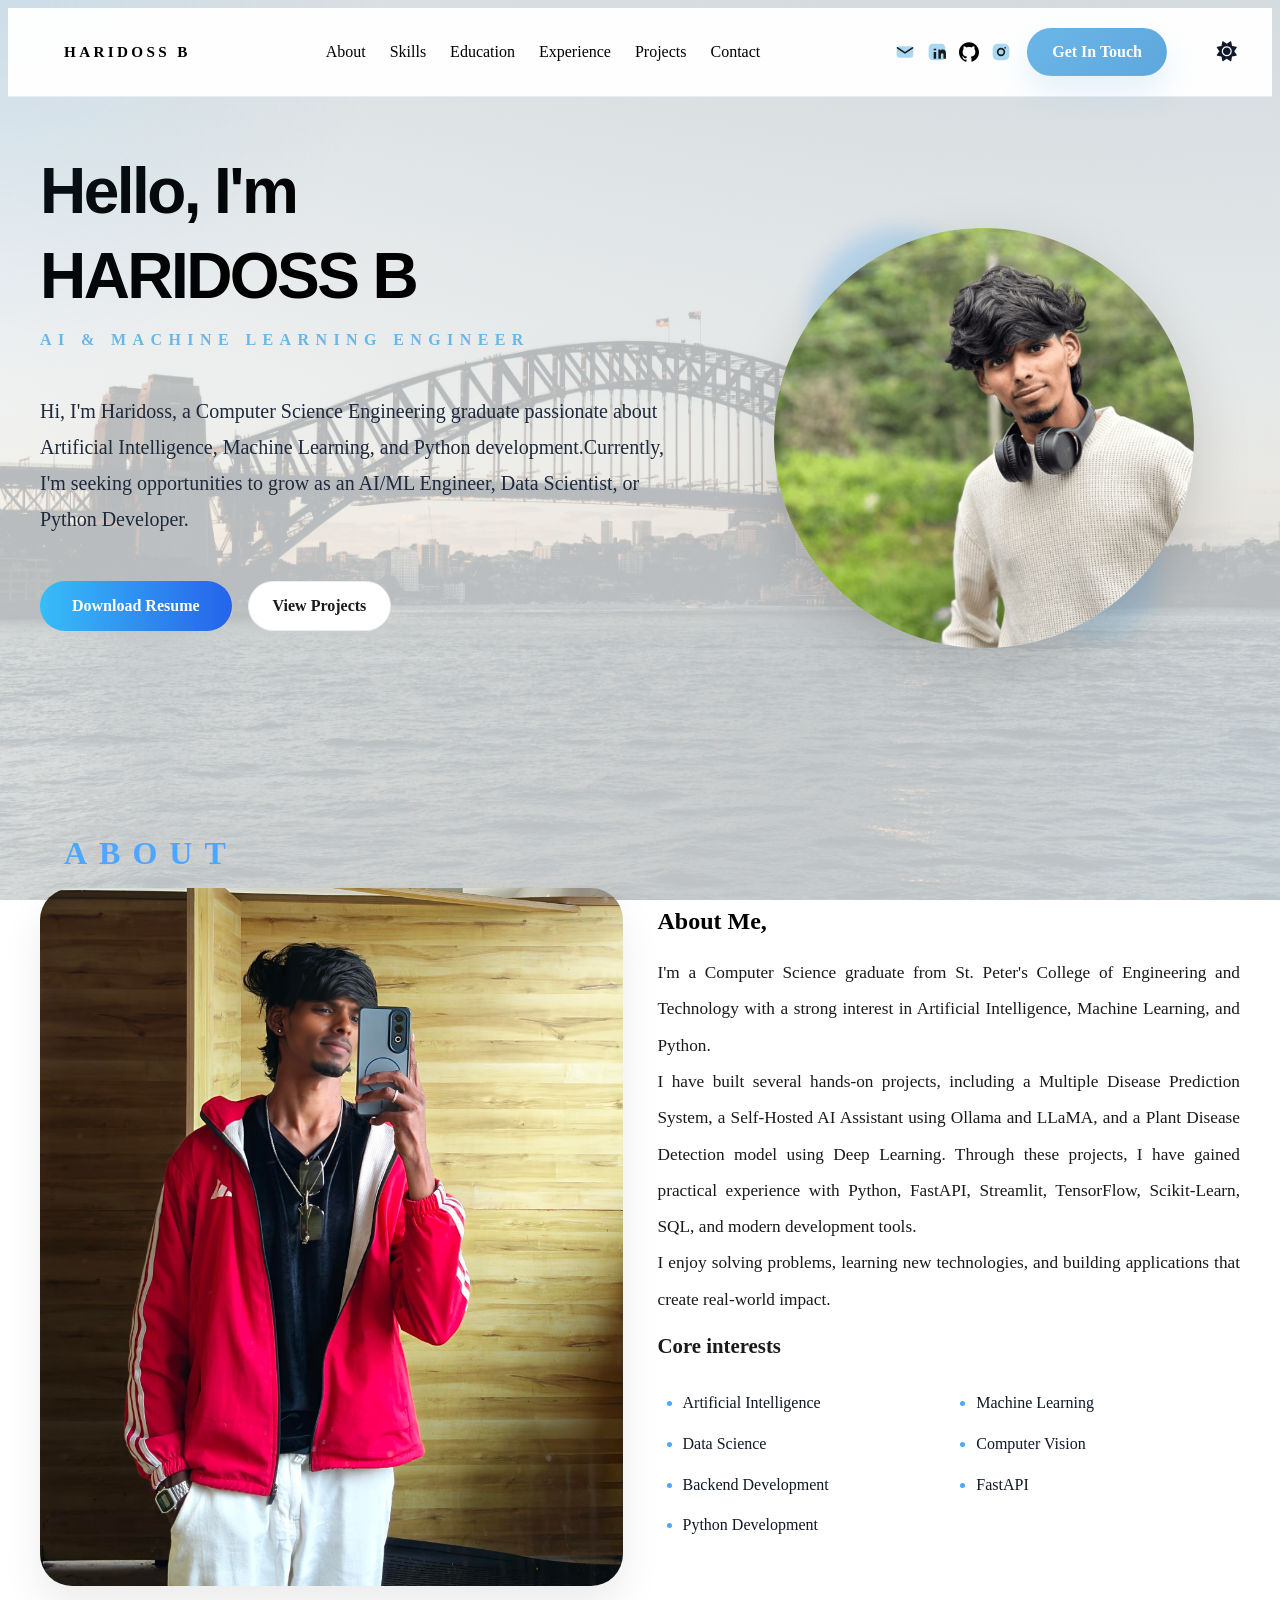
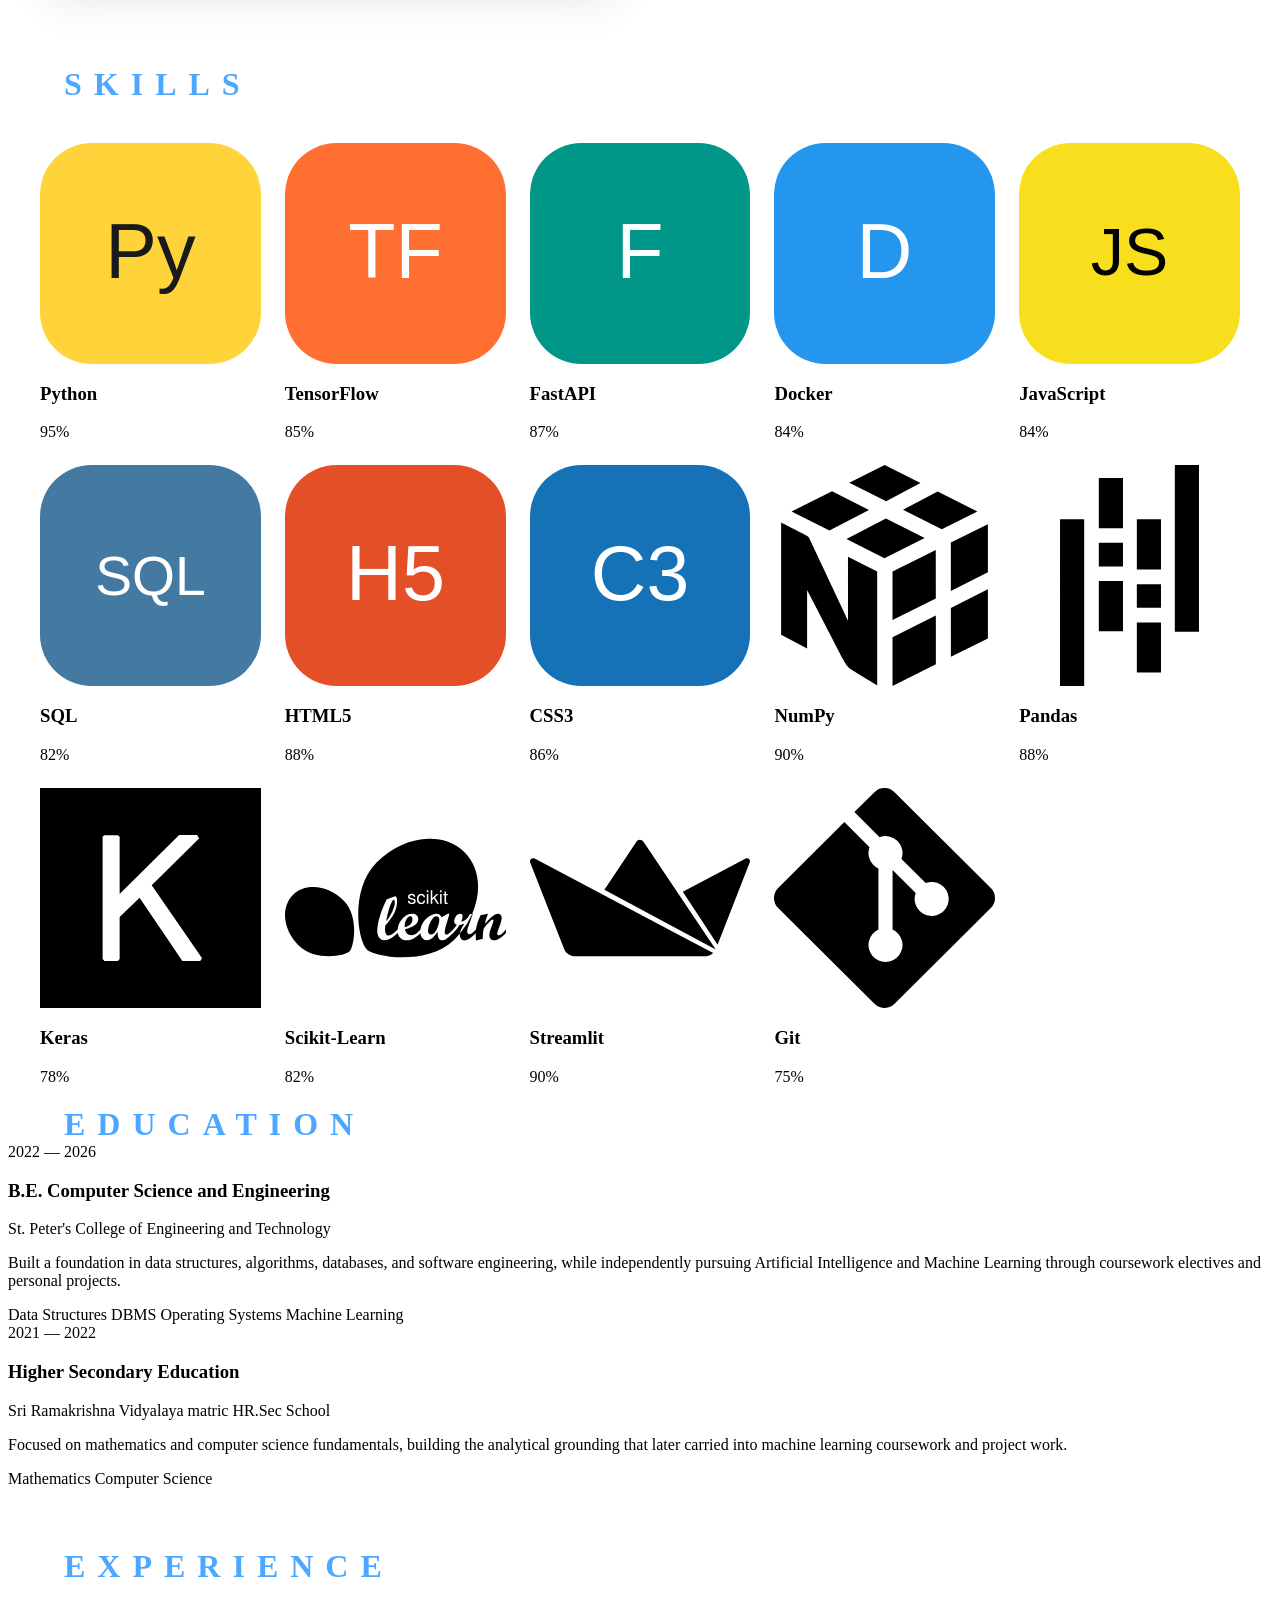
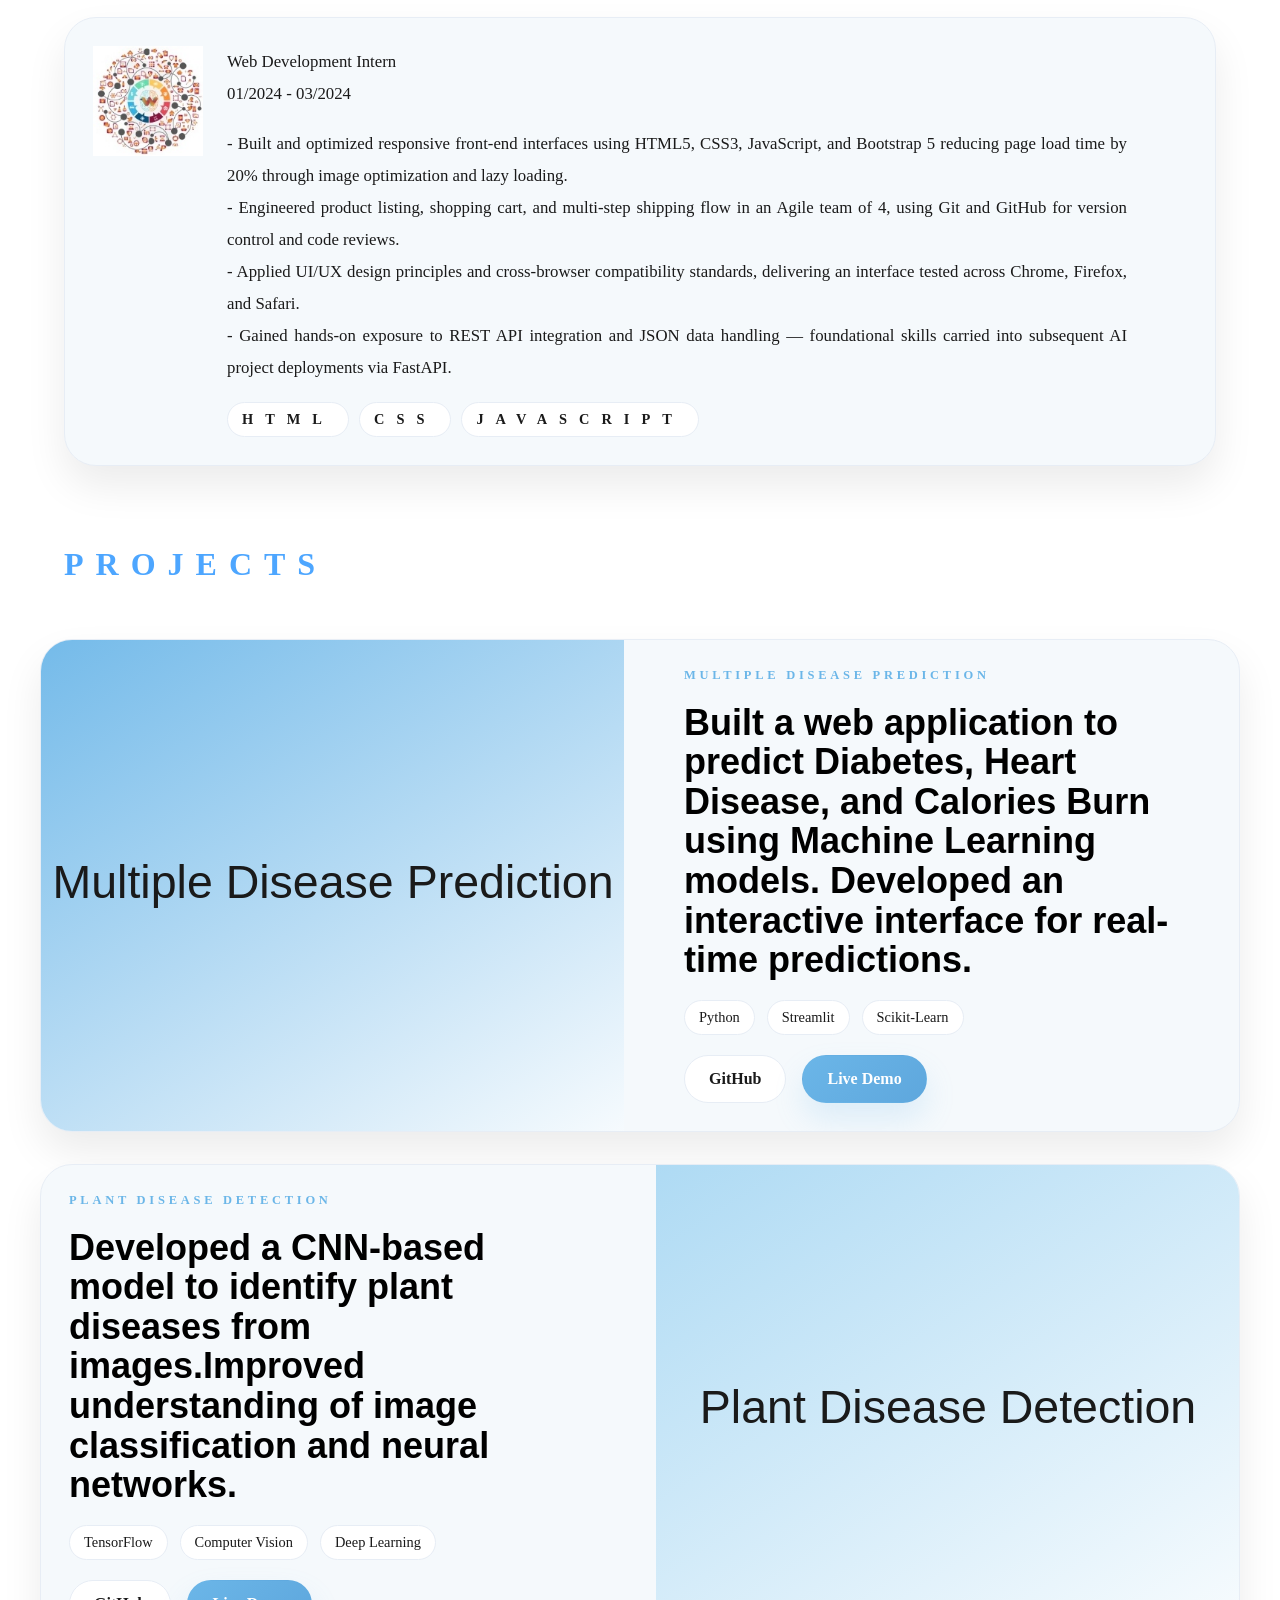
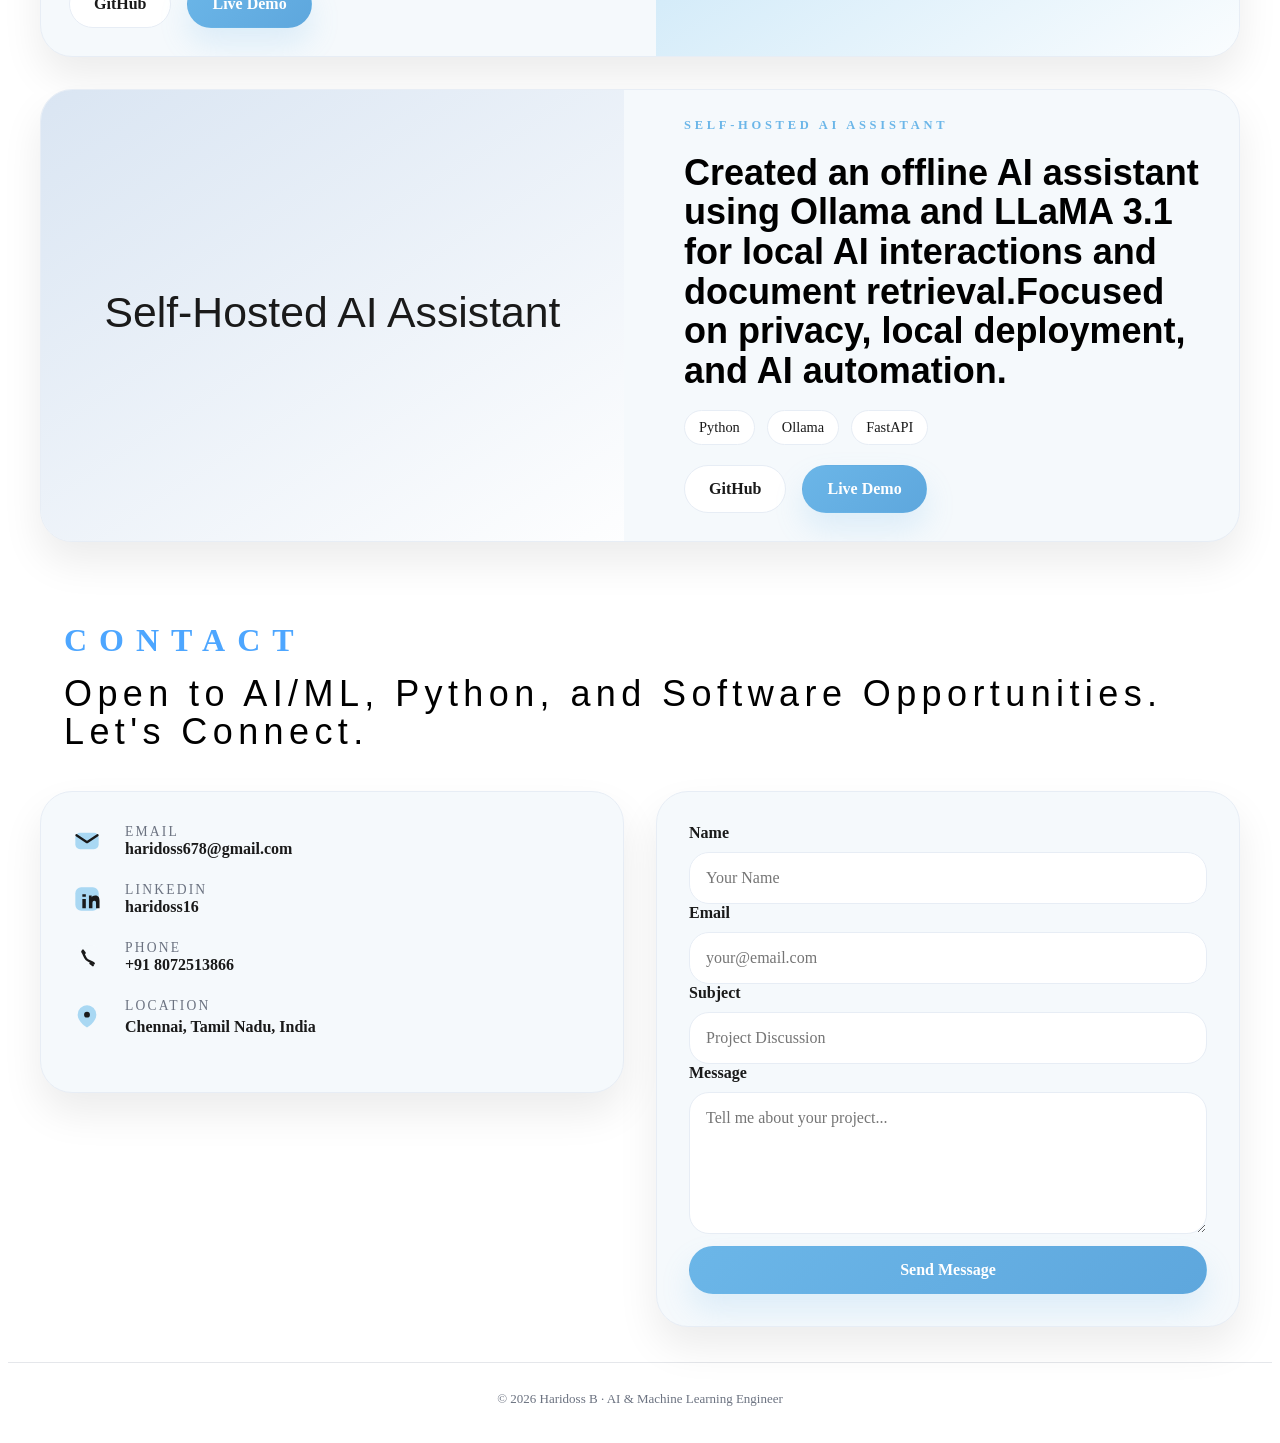
==== commit 4632678b: "Refactor index.html for structure and content updates Updated HTML structure and corrected paths for" ====
--- a/index.html
+++ b/index.html
@@ -1,7 +1,10 @@
-﻿<!DOCTYPE html>
+<!DOCTYPE html>
 <html lang="en">
 <head>
   <meta charset="UTF-8" />
+  <meta
+    name="viewport"
+    content="width=device-width, initial-scale=1.0">
   <meta name="viewport" content="width=device-width, initial-scale=1.0" />
   <meta name="description" content="HARIDOSS B portfolio for AI & Machine Learning engineering with clean, modern, responsive design." />
   <title>HARIDOSS B | AI & Machine Learning Engineer</title>
@@ -26,6 +29,7 @@
         <ul>
           <li><a href="#about">About</a></li>
           <li><a href="#skills">Skills</a></li>
+          <li><a href="#education">Education</a></li>
           <li><a href="#experience">Experience</a></li>
           <li><a href="#projects">Projects</a></li>
           <li><a href="#contact">Contact</a></li>
@@ -33,15 +37,15 @@
       </nav>
       <div class="header-actions">
         <div class="social-list" aria-label="Social links">
-          <a class="social-link" href="mailto:haridoss16@gmail.com" aria-label="Email"><img src="assets/icons/mail.svg" alt="Mail icon" /></a>
-          <a class="social-link" href="https://www.linkedin.com/in/haridoss16" aria-label="LinkedIn"><img src="assets/icons/linkedin.svg" alt="LinkedIn icon" /></a>
-          <a class="social-link" href="https://github.com/haridoss678-dotcom" aria-label="GitHub"><img src="assets/icons/github copy.svg" alt="GitHub icon" /></a>
-          <a class="social-link" href="https://www.instagram.com/__imharii___" aria-label="Instagram"><img src="assets/icons/instagram.svg" alt="Instagram icon" /></a>
+          <a class="social-link" href="mailto:haridoss16@gmail.com" aria-label="Email"><img src="./assets/icons/mail.svg" alt="Mail icon" /></a>
+          <a class="social-link" href="https://www.linkedin.com/in/haridoss16" aria-label="LinkedIn"><img src="./assets/icons/linkedin.svg" alt="LinkedIn icon" /></a>
+          <a class="social-link" href="https://github.com/haridoss678-dotcom" aria-label="GitHub"><img src="./assets/icons/github copy.svg" alt="GitHub icon" /></a>
+          <a class="social-link" href="https://www.instagram.com/__imharii___" aria-label="Instagram"><img src="./assets/icons/instagram.svg" alt="Instagram icon" /></a>
         </div>
         
         <a  class="btn btn-primary" href="#contact">Get In Touch</a>
          <button id="themeToggle" class="theme-toggle" title="Dark mode">
-         <i class="fa-solid fa-moon"></i>
+         <i class="fa-solid fa-sun" aria-hidden="true"></i>
         </button>
       </div>
     </div>
@@ -57,7 +61,7 @@
              <p class="hero-intro">Hi, I'm Haridoss, a Computer Science Engineering graduate passionate about Artificial Intelligence, Machine Learning, and Python development.Currently, I'm seeking opportunities to grow as an AI/ML Engineer, Data Scientist, or Python Developer.</p>
           <div class="hero-actions">
             <a
-    href="assets/resume/Haridoss_Resume (1).pdf"
+    href="./assets/resume/Haridoss_Resume (1).pdf"
     download="Haridoss_B_Resume.pdf"
     class="primary-btn"
 >
@@ -117,121 +121,115 @@
 
     <section class="skills-section" id="skills">
       <div class="section-heading">
-        <span>SKILLS</span>
-      </div>
-      <div class="skills-grid" role="list">
-        <button type="button" class="skill-card" aria-describedby="skillPython" data-tooltip="95% proficiency">
-          <img src="assets/icons/python.svg" alt="Python icon" />
-           <div class="skill-header">
-               <h3>Python</h3>
-                <span>95%</span>
-           </div>
-          
-        </button>
-        <button type="button" class="skill-card" aria-describedby="skillTensorflow" data-tooltip="85% proficiency">
-          <img src="assets/icons/tensorflow.svg" alt="TensorFlow icon" />
-           <div class="skill-header">
-               <h3>TensorFlow</h3>
-                <span>85%</span>
-           </div>
-           
-        </button>
-        <button type="button" class="skill-card" aria-describedby="skillFastapi" data-tooltip="87% proficiency">
-          <img src="assets/icons/fastapi.svg" alt="FastAPI icon" />
-           <div class="skill-header">
-               <h3>FastAPI</h3>
-                <span>87%</span>
-           </div>
-           
-        </button>
-        <button type="button" class="skill-card" aria-describedby="skillDocker" data-tooltip="84% proficiency">
-          <img src="assets/icons/docker.svg" alt="Docker icon" />
-           <div class="skill-header">
-               <h3>Docker</h3>
-                <span>84%</span>
-           </div>
-          
-        </button>
-        <button type="button" class="skill-card" aria-describedby="skillJavaScript" data-tooltip="84% proficiency">
-          <img src="assets/icons/javascript.svg" alt="JavaScript icon" />
-           <div class="skill-header">
-               <h3>JavaScript</h3>
-                <span>84%</span>
-           </div>
-          
-        </button>
-        <button type="button" class="skill-card" aria-describedby="skillSQL" data-tooltip="82% proficiency">
-          <img src="assets/icons/sql.svg" alt="SQL icon" />
-           <div class="skill-header">
-               <h3>SQL</h3>
-                <span>82%</span>
-           </div>
-          
-        </button>
-        <button type="button" class="skill-card" aria-describedby="skillHTML" data-tooltip="88% proficiency">
-          <img src="assets/icons/html.svg" alt="HTML5 icon" />
-           <div class="skill-header">
-               <h3>HTML5</h3>
-                <span>88%</span>
-           </div>
-           
-        </button>
-        <button type="button" class="skill-card" aria-describedby="skillCSS" data-tooltip="86% proficiency">
-          <img src="assets/icons/css.svg" alt="CSS3 icon" />
-           <div class="skill-header">
-               <h3>CSS3</h3>
-                <span>86%</span>
-           </div>
-           
-        </button>
-        <button type="button" class="skill-card" aria-describedby="skillNumPy" data-tooltip="90% proficiency">
-          <img src="assets/icons/numpy.svg" alt="NumPy icon" />
-           <div class="skill-header">
-               <h3>NumPy</h3>
-                <span>90%</span>
-           </div>
-          
-        </button>
-        <button type="button" class="skill-card" aria-describedby="skillPandas" data-tooltip="88% proficiency">
-          <img src="assets/icons/pandas.svg" alt="Pandas icon" />
-           <div class="skill-header">
-               <h3>Pandas</h3>
-                <span>88%</span>
-           </div>
-          
-        </button>
-        <button type="button" class="skill-card" aria-describedby="skillKeras" data-tooltip="78% proficiency">
-          <img src="assets/icons/keras.svg" alt="Keras icon" />
-           <div class="skill-header">
-               <h3>Keras</h3>
-                <span>78%</span>
-           </div>
-           
-        </button>
-        <button type="button" class="skill-card" aria-describedby="skillScikitLearn" data-tooltip="85% proficiency">
-          <img src="assets\icons\scikitlearn.svg" alt="Scikit-Learn icon" />
-           <div class="skill-header">
-               <h3>Scikit-Learn</h3>
-                <span>82%</span>
-           </div>
-           
-        </button>
-        <button type="button" class="skill-card" aria-describedby="skillStreamlit" data-tooltip="85% proficiency">
-          <img src="assets\icons\streamlit.svg" alt="Streamlit icon" />
-           <div class="skill-header">
-               <h3>Streamlit</h3>
-                <span>90%</span>
-           </div>
-           
-        </button>
-               <button type="button" class="skill-card" aria-describedby="skillGit" data-tooltip="85% proficiency">
-          <img src="assets\icons\git.svg" alt="Git icon" />
-           <div class="skill-header">
-               <h3>Git</h3>
-                <span>75%</span>
-           </div>
-           
-        </button>
+        <span class="eyebrow">skills</span>
+      </div>
+      <div class="skills-panel">
+        <div class="skills-grid" role="list">
+          <div class="skill-row" role="listitem" style="--pct: 95%">
+            <img src="assets/icons/python.svg" alt="" />
+            <div class="skill-meta"><h3>Python</h3><div class="skill-bar-track"><div class="skill-bar-fill"></div></div></div>
+            <span class="skill-pct">95%</span>
+          </div>
+          <div class="skill-row" role="listitem" style="--pct: 85%">
+            <img src="assets/icons/tensorflow.svg" alt="" />
+            <div class="skill-meta"><h3>TensorFlow</h3><div class="skill-bar-track"><div class="skill-bar-fill"></div></div></div>
+            <span class="skill-pct">85%</span>
+          </div>
+          <div class="skill-row" role="listitem" style="--pct: 87%">
+            <img src="assets/icons/fastapi.svg" alt="" />
+            <div class="skill-meta"><h3>FastAPI</h3><div class="skill-bar-track"><div class="skill-bar-fill"></div></div></div>
+            <span class="skill-pct">87%</span>
+          </div>
+          <div class="skill-row" role="listitem" style="--pct: 84%">
+            <img src="assets/icons/docker.svg" alt="" />
+            <div class="skill-meta"><h3>Docker</h3><div class="skill-bar-track"><div class="skill-bar-fill"></div></div></div>
+            <span class="skill-pct">84%</span>
+          </div>
+          <div class="skill-row" role="listitem" style="--pct: 84%">
+            <img src="assets/icons/javascript.svg" alt="" />
+            <div class="skill-meta"><h3>JavaScript</h3><div class="skill-bar-track"><div class="skill-bar-fill"></div></div></div>
+            <span class="skill-pct">84%</span>
+          </div>
+          <div class="skill-row" role="listitem" style="--pct: 82%">
+            <img src="assets/icons/sql.svg" alt="" />
+            <div class="skill-meta"><h3>SQL</h3><div class="skill-bar-track"><div class="skill-bar-fill"></div></div></div>
+            <span class="skill-pct">82%</span>
+          </div>
+          <div class="skill-row" role="listitem" style="--pct: 88%">
+            <img src="assets/icons/html.svg" alt="" />
+            <div class="skill-meta"><h3>HTML5</h3><div class="skill-bar-track"><div class="skill-bar-fill"></div></div></div>
+            <span class="skill-pct">88%</span>
+          </div>
+          <div class="skill-row" role="listitem" style="--pct: 86%">
+            <img src="assets/icons/css.svg" alt="" />
+            <div class="skill-meta"><h3>CSS3</h3><div class="skill-bar-track"><div class="skill-bar-fill"></div></div></div>
+            <span class="skill-pct">86%</span>
+          </div>
+          <div class="skill-row" role="listitem" style="--pct: 90%">
+            <img src="assets/icons/numpy.svg" alt="" />
+            <div class="skill-meta"><h3>NumPy</h3><div class="skill-bar-track"><div class="skill-bar-fill"></div></div></div>
+            <span class="skill-pct">90%</span>
+          </div>
+          <div class="skill-row" role="listitem" style="--pct: 88%">
+            <img src="assets/icons/pandas.svg" alt="" />
+            <div class="skill-meta"><h3>Pandas</h3><div class="skill-bar-track"><div class="skill-bar-fill"></div></div></div>
+            <span class="skill-pct">88%</span>
+          </div>
+          <div class="skill-row" role="listitem" style="--pct: 78%">
+            <img src="assets/icons/keras.svg" alt="" />
+            <div class="skill-meta"><h3>Keras</h3><div class="skill-bar-track"><div class="skill-bar-fill"></div></div></div>
+            <span class="skill-pct">78%</span>
+          </div>
+          <div class="skill-row" role="listitem" style="--pct: 82%">
+            <img src="assets/icons/scikitlearn.svg" alt="" />
+            <div class="skill-meta"><h3>Scikit-Learn</h3><div class="skill-bar-track"><div class="skill-bar-fill"></div></div></div>
+            <span class="skill-pct">82%</span>
+          </div>
+          <div class="skill-row" role="listitem" style="--pct: 90%">
+            <img src="assets/icons/streamlit.svg" alt="" />
+            <div class="skill-meta"><h3>Streamlit</h3><div class="skill-bar-track"><div class="skill-bar-fill"></div></div></div>
+            <span class="skill-pct">90%</span>
+          </div>
+          <div class="skill-row" role="listitem" style="--pct: 75%">
+            <img src="assets/icons/git.svg" alt="" />
+            <div class="skill-meta"><h3>Git</h3><div class="skill-bar-track"><div class="skill-bar-fill"></div></div></div>
+            <span class="skill-pct">75%</span>
+          </div>
+        </div>
+      </div>
+    </section>
+
+    <section class="education-section" id="education">
+      <div class="section-heading">
+        <span class="eyebrow">education</span>
+      </div>
+      <div class="education-list">
+        <article class="education-card" data-delay="0">
+          <div class="education-period mono">2022 — 2026</div>
+          <div class="education-body">
+            <h3>B.E. Computer Science and Engineering</h3>
+            <p class="education-org">St. Peter's College of Engineering and Technology</p>
+            <p>Built a foundation in data structures, algorithms, databases, and software engineering, while independently pursuing Artificial Intelligence and Machine Learning through coursework electives and personal projects.</p>
+            <div class="education-tags">
+              <span>Data Structures</span>
+              <span>DBMS</span>
+              <span>Operating Systems</span>
+              <span>Machine Learning</span>
+            </div>
+          </div>
+        </article>
+        <article class="education-card" data-delay="1">
+          <div class="education-period mono">2021 — 2022</div>
+          <div class="education-body">
+            <h3>Higher Secondary Education</h3>
+            <p class="education-org"> Sri Ramakrishna Vidyalaya matric HR.Sec School</p>
+            <p>Focused on mathematics and computer science fundamentals, building the analytical grounding that later carried into machine learning coursework and project work.</p>
+            <div class="education-tags">
+              <span>Mathematics</span>
+              <span>Computer Science</span>
+            </div>
+          </div>
+        </article>
       </div>
     </section>
 
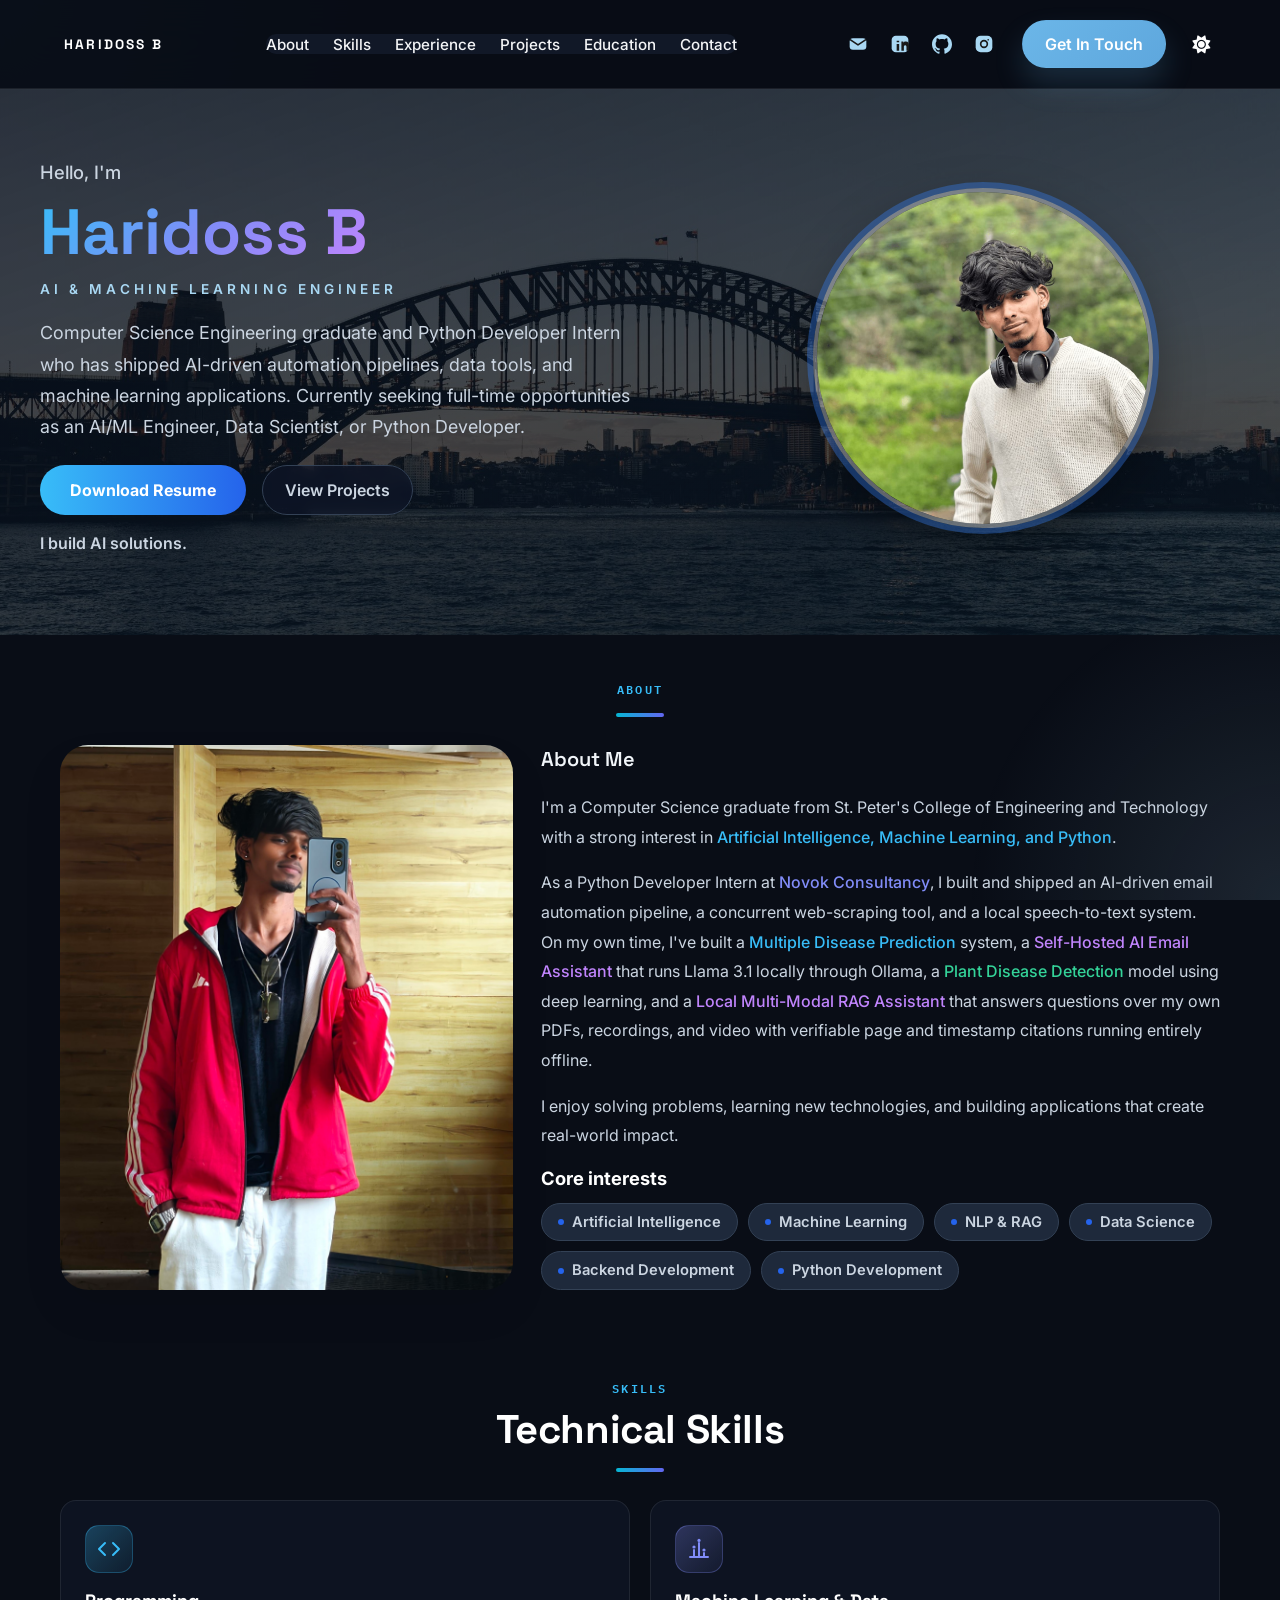
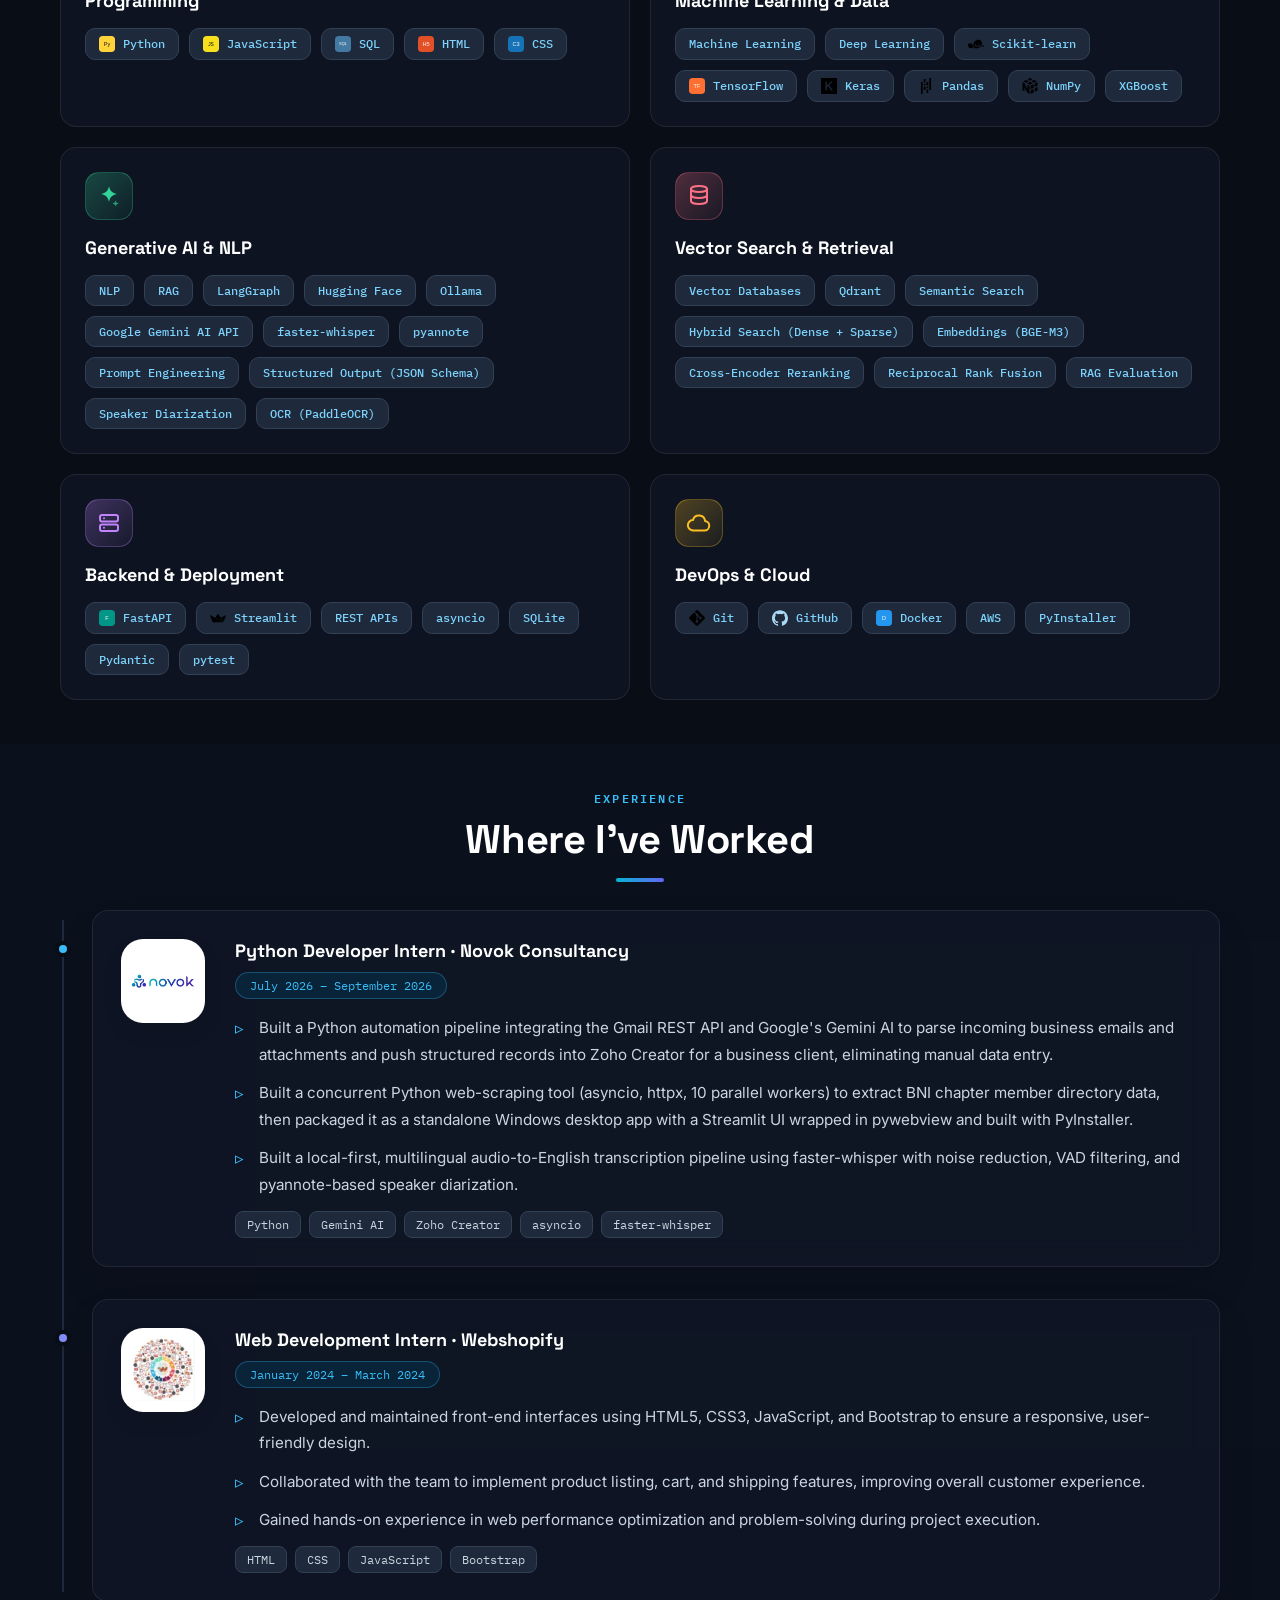
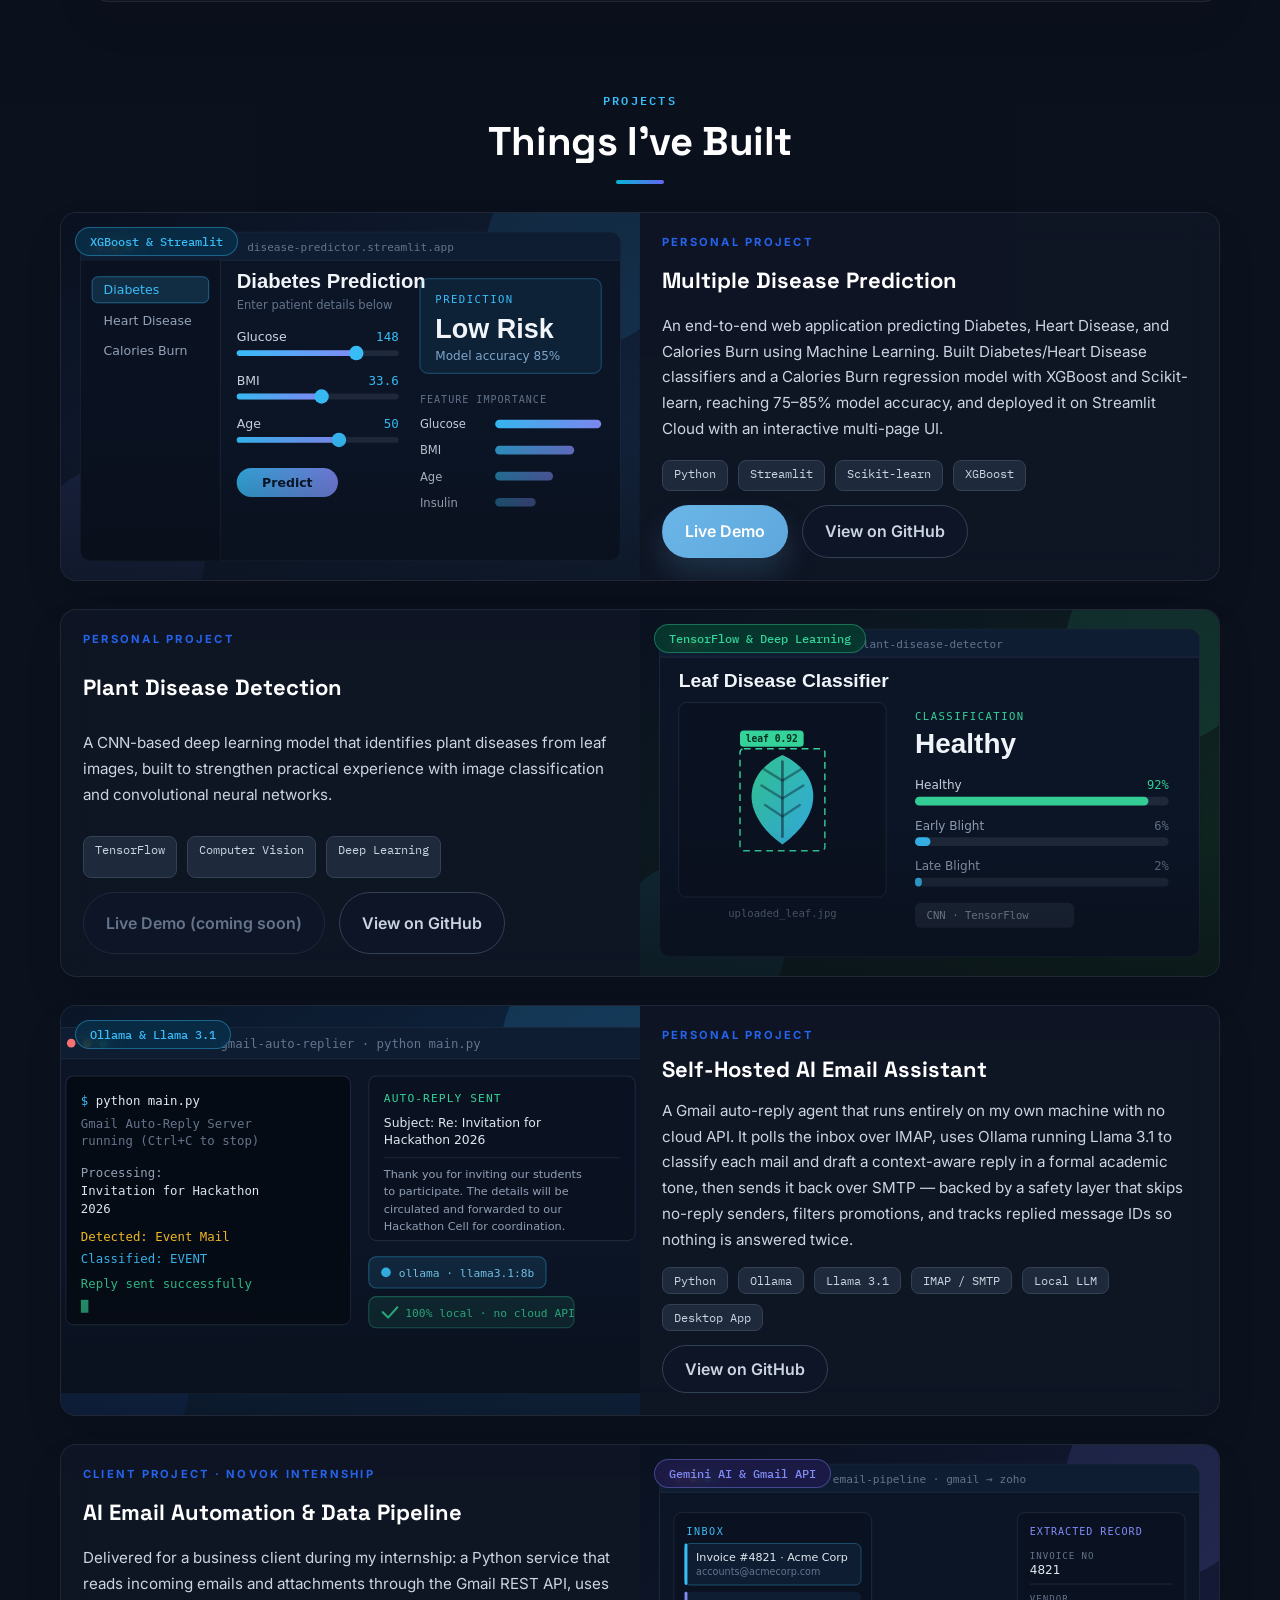
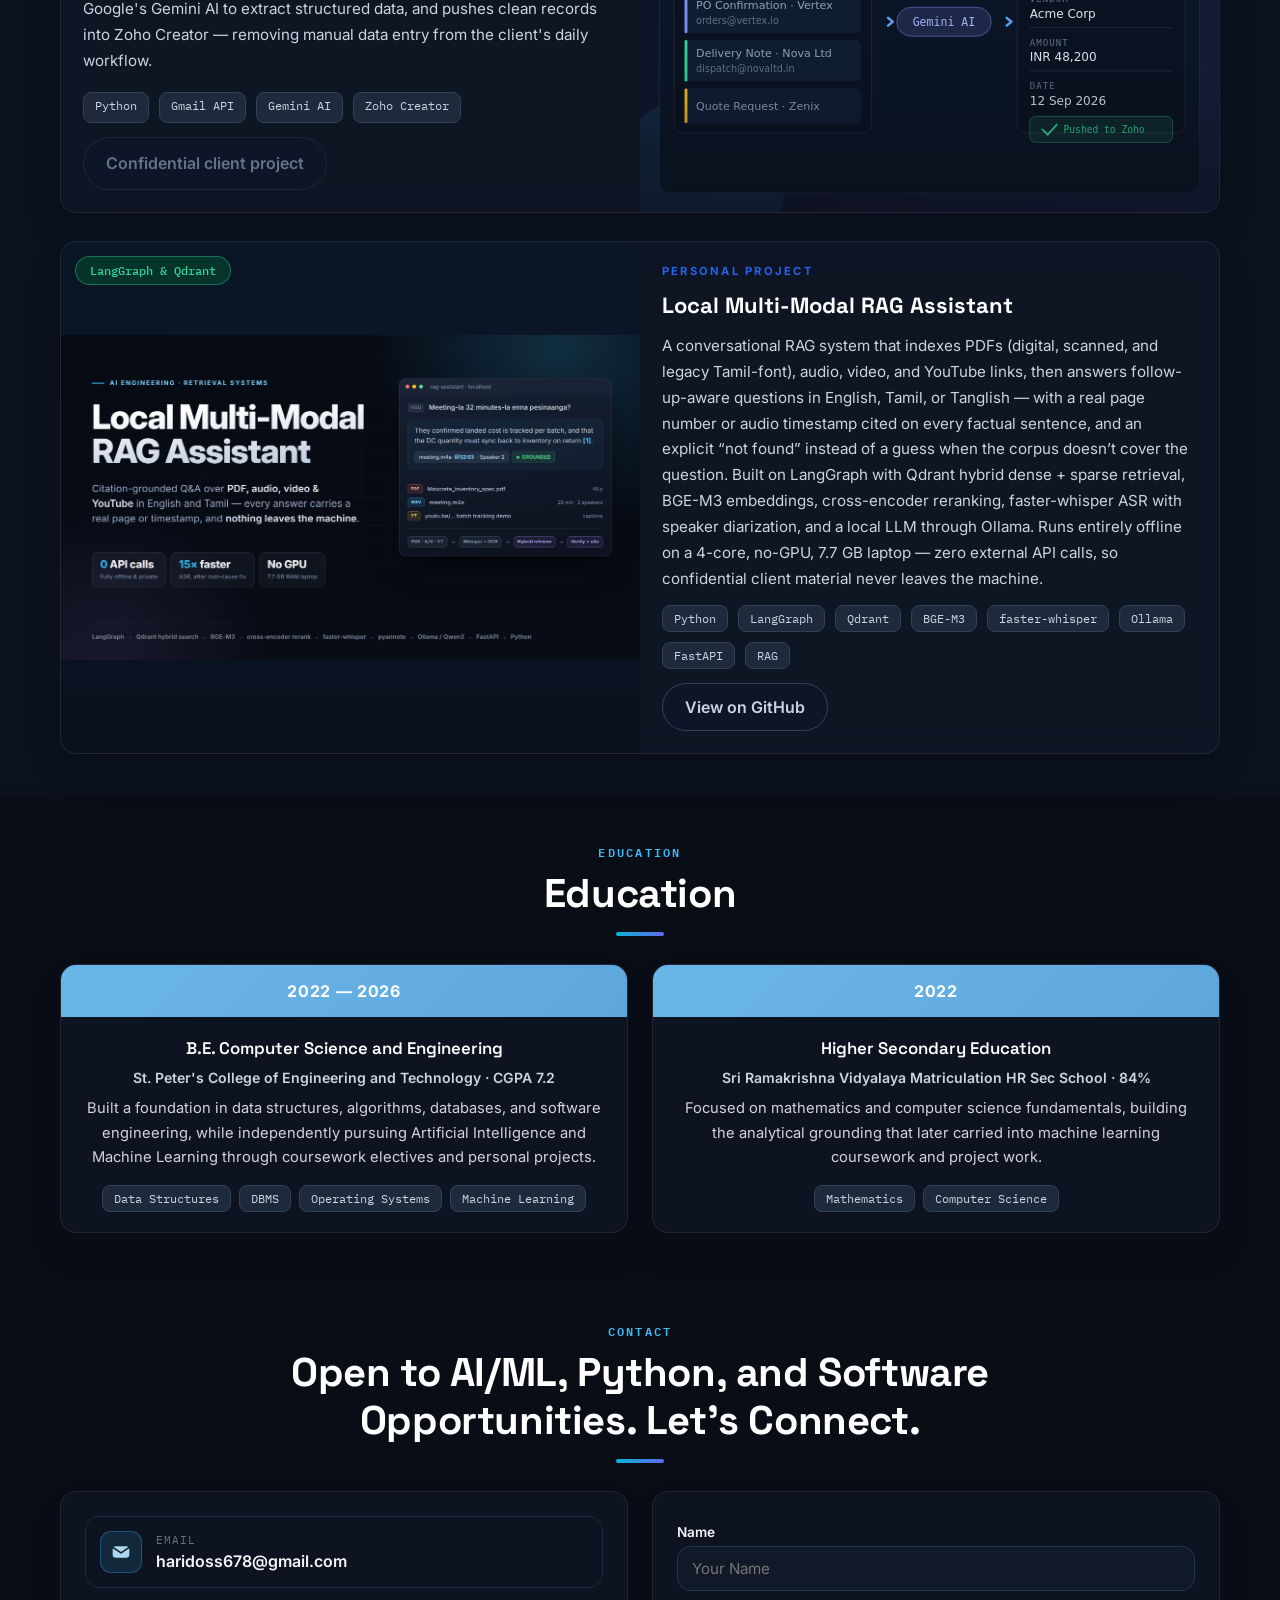
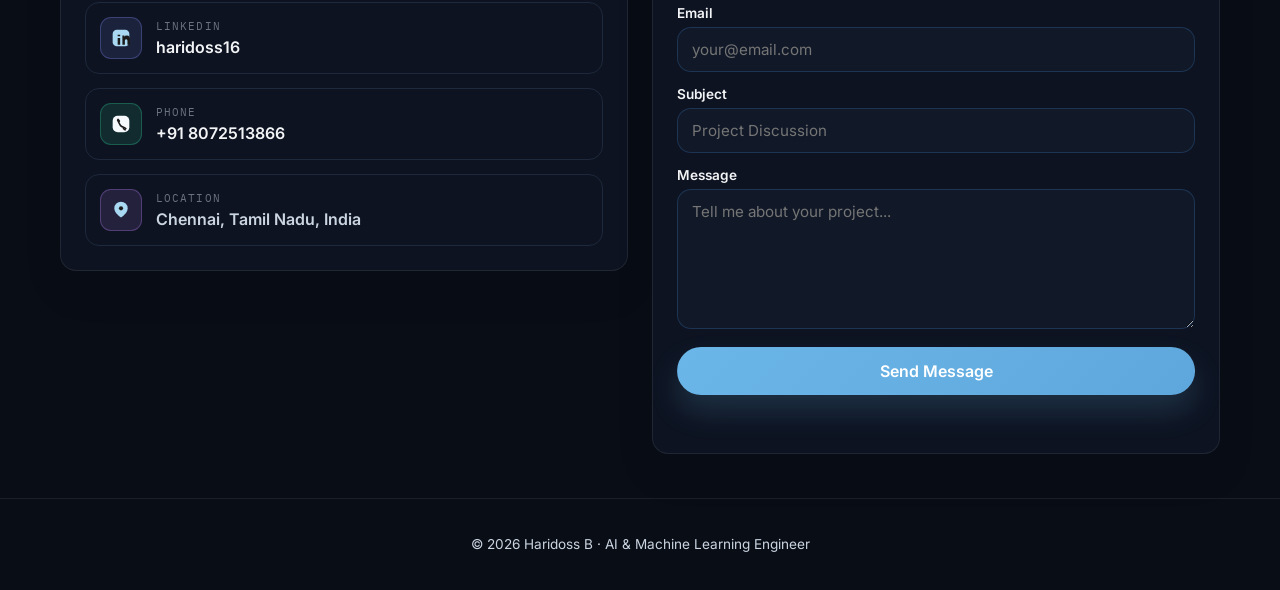
==== commit 30845ab3: "Update portfolio website" ====
--- a/index.html
+++ b/index.html
@@ -2,19 +2,19 @@
 <html lang="en">
 <head>
   <meta charset="UTF-8" />
-  <meta
-    name="viewport"
-    content="width=device-width, initial-scale=1.0">
   <meta name="viewport" content="width=device-width, initial-scale=1.0" />
-  <meta name="description" content="HARIDOSS B portfolio for AI & Machine Learning engineering with clean, modern, responsive design." />
-  <title>HARIDOSS B | AI & Machine Learning Engineer</title>
+  <meta name="description" content="HARIDOSS B — AI/ML Engineer & Python Developer: RAG systems, vector search, LLM pipelines, machine learning projects, and internship experience." />
+  <title>HARIDOSS B | AI &amp; Machine Learning Engineer</title>
   <link rel="icon" href="assets/icons/github.svg" type="image/svg+xml" />
+  <link rel="preconnect" href="https://fonts.googleapis.com" />
+  <link rel="preconnect" href="https://fonts.gstatic.com" crossorigin />
+  <link href="https://fonts.googleapis.com/css2?family=Inter:wght@300;400;500;600;700&family=Space+Grotesk:wght@500;600;700&family=IBM+Plex+Mono:wght@400;500;600&display=swap" rel="stylesheet" />
   <link rel="stylesheet" href="style.css" />
   <link
       rel="stylesheet"
       href="https://cdnjs.cloudflare.com/ajax/libs/font-awesome/6.5.2/css/all.min.css">
 </head>
-<body>
+<body class="dark">
   <div class="page-overlay" id="pageOverlay" aria-hidden="true"></div>
 
   <header class="site-header" id="top">
@@ -29,23 +29,23 @@
         <ul>
           <li><a href="#about">About</a></li>
           <li><a href="#skills">Skills</a></li>
-          <li><a href="#education">Education</a></li>
           <li><a href="#experience">Experience</a></li>
           <li><a href="#projects">Projects</a></li>
+          <li><a href="#education">Education</a></li>
           <li><a href="#contact">Contact</a></li>
         </ul>
       </nav>
       <div class="header-actions">
         <div class="social-list" aria-label="Social links">
-          <a class="social-link" href="mailto:haridoss16@gmail.com" aria-label="Email"><img src="./assets/icons/mail.svg" alt="Mail icon" /></a>
-          <a class="social-link" href="https://www.linkedin.com/in/haridoss16" aria-label="LinkedIn"><img src="./assets/icons/linkedin.svg" alt="LinkedIn icon" /></a>
-          <a class="social-link" href="https://github.com/haridoss678-dotcom" aria-label="GitHub"><img src="./assets/icons/github copy.svg" alt="GitHub icon" /></a>
-          <a class="social-link" href="https://www.instagram.com/__imharii___" aria-label="Instagram"><img src="./assets/icons/instagram.svg" alt="Instagram icon" /></a>
-        </div>
-        
-        <a  class="btn btn-primary" href="#contact">Get In Touch</a>
-         <button id="themeToggle" class="theme-toggle" title="Dark mode">
-         <i class="fa-solid fa-sun" aria-hidden="true"></i>
+          <a class="social-link" href="mailto:haridoss678@gmail.com" aria-label="Email"><img src="./assets/icons/mail.svg" alt="" /></a>
+          <a class="social-link" href="https://www.linkedin.com/in/haridoss16" aria-label="LinkedIn" target="_blank" rel="noopener"><img src="./assets/icons/linkedin.svg" alt="" /></a>
+          <a class="social-link" href="https://github.com/haridoss678-dotcom" aria-label="GitHub" target="_blank" rel="noopener"><img src="./assets/icons/github.svg" alt="" /></a>
+          <a class="social-link" href="https://www.instagram.com/__imharii___" aria-label="Instagram" target="_blank" rel="noopener"><img src="./assets/icons/instagram.svg" alt="" /></a>
+        </div>
+
+        <a class="btn btn-primary" href="#contact">Get In Touch</a>
+        <button id="themeToggle" class="theme-toggle" title="Light mode" aria-label="Toggle theme">
+          <i class="fa-solid fa-sun" aria-hidden="true"></i>
         </button>
       </div>
     </div>
@@ -55,63 +55,53 @@
     <section id="home" class="hero-section">
       <div class="hero-shell">
         <div class="hero-copy">
-            <h1>Hello, I'm </h1>
-            <h1 class="hero-name">HARIDOSS B</h1> 
+          <p class="hero-greeting">Hello, I'm</p>
+          <h1 class="hero-name">Haridoss B</h1>
           <span class="section-label">AI &amp; MACHINE LEARNING ENGINEER</span>
-             <p class="hero-intro">Hi, I'm Haridoss, a Computer Science Engineering graduate passionate about Artificial Intelligence, Machine Learning, and Python development.Currently, I'm seeking opportunities to grow as an AI/ML Engineer, Data Scientist, or Python Developer.</p>
+          <p class="hero-intro">Computer Science Engineering graduate and Python Developer Intern who has shipped AI-driven automation pipelines, data tools, and machine learning applications. Currently seeking full-time opportunities as an AI/ML Engineer, Data Scientist, or Python Developer.</p>
           <div class="hero-actions">
-            <a
-    href="./assets/resume/Haridoss_Resume (1).pdf"
-    download="Haridoss_B_Resume.pdf"
-    class="primary-btn"
->
-    Download Resume
-</a>
+            <a href="./assets/resume/Haridoss_Resume.pdf" download="Haridoss_B_Resume.pdf" class="primary-btn">
+              Download Resume
+            </a>
             <a class="btn btn-secondary" href="#projects">View Projects</a>
           </div>
           <p class="typing-text" aria-live="polite" id="typingText"></p>
         </div>
-         <div class="hero-ring">
-    <div class="hero-visual">
-
-    <div class="floating-circle circle-1"></div>
-    <div class="floating-circle circle-2"></div>
-    <div class="hero-avatar">
-      
-        <img
-            src="assets/images/WhatsApp Image 2026-06-26 at 4.13.10 PM.jpeg"
-            alt="Haridoss B">
-          
-        </div>
-    </div>
-</div>
+        <div class="hero-ring">
+          <div class="hero-visual">
+            <div class="hero-avatar">
+              <img
+                src="assets/images/WhatsApp Image 2026-06-26 at 4.13.10 PM.jpeg"
+                alt="Portrait of Haridoss B">
+            </div>
+          </div>
+        </div>
+      </div>
     </section>
 
     <section class="about-section" id="about">
-      <div class="section-heading">
-         <span>ABOUT</span>
-         <span></span>
+      <div class="section-heading reveal">
+        <span class="eyebrow">About</span>
+        <span class="heading-bar" aria-hidden="true"></span>
       </div>
       <div class="about-grid">
-        <div class="about-media">
+        <div class="about-media reveal">
           <img src="assets/images/WA_1782467484246.jpeg" alt="Portrait of Haridoss" />
         </div>
-        <div class="about-copy">
-          <h1>About Me,</h1>        
-          <p>I'm a Computer Science graduate from St. Peter's College of Engineering and Technology with a strong interest in Artificial Intelligence, Machine Learning, and Python.</p>
-          <p>I have built several hands-on projects, including a Multiple Disease Prediction System, a Self-Hosted AI Assistant using Ollama and LLaMA, and a Plant Disease Detection model using Deep Learning. Through these projects, I have gained practical experience with Python, FastAPI, Streamlit, TensorFlow, Scikit-Learn, SQL, and modern development tools.</p>
+        <div class="about-copy reveal">
+          <h2 class="about-title">About Me</h2>
+          <p>I'm a Computer Science graduate from St. Peter's College of Engineering and Technology with a strong interest in <span class="hl">Artificial Intelligence, Machine Learning, and Python</span>.</p>
+          <p>As a Python Developer Intern at <span class="hl hl-indigo">Novok Consultancy</span>, I built and shipped an AI-driven email automation pipeline, a concurrent web-scraping tool, and a local speech-to-text system. On my own time, I've built a <span class="hl">Multiple Disease Prediction</span> system, a <span class="hl hl-purple">Self-Hosted AI Email Assistant</span> that runs Llama 3.1 locally through Ollama, a <span class="hl hl-emerald">Plant Disease Detection</span> model using deep learning, and a <span class="hl hl-purple">Local Multi-Modal RAG Assistant</span> that answers questions over my own PDFs, recordings, and video with verifiable page and timestamp citations running entirely offline.</p>
           <p>I enjoy solving problems, learning new technologies, and building applications that create real-world impact.</p>
-          
+
           <div class="about-list">
-            <span></span>
             <span>Core interests</span>
             <ul>
               <li>Artificial Intelligence</li>
               <li>Machine Learning</li>
+              <li>NLP &amp; RAG</li>
               <li>Data Science</li>
-              <li>Computer Vision</li>
               <li>Backend Development</li>
-              <li>FastAPI</li>
               <li>Python Development</li>
             </ul>
           </div>
@@ -120,95 +110,226 @@
     </section>
 
     <section class="skills-section" id="skills">
-      <div class="section-heading">
-        <span class="eyebrow">skills</span>
+      <div class="section-heading reveal">
+        <span class="eyebrow">Skills</span>
+        <h2>Technical Skills</h2>
+        <span class="heading-bar" aria-hidden="true"></span>
       </div>
       <div class="skills-panel">
-        <div class="skills-grid" role="list">
-          <div class="skill-row" role="listitem" style="--pct: 95%">
-            <img src="assets/icons/python.svg" alt="" />
-            <div class="skill-meta"><h3>Python</h3><div class="skill-bar-track"><div class="skill-bar-fill"></div></div></div>
-            <span class="skill-pct">95%</span>
-          </div>
-          <div class="skill-row" role="listitem" style="--pct: 85%">
-            <img src="assets/icons/tensorflow.svg" alt="" />
-            <div class="skill-meta"><h3>TensorFlow</h3><div class="skill-bar-track"><div class="skill-bar-fill"></div></div></div>
-            <span class="skill-pct">85%</span>
-          </div>
-          <div class="skill-row" role="listitem" style="--pct: 87%">
-            <img src="assets/icons/fastapi.svg" alt="" />
-            <div class="skill-meta"><h3>FastAPI</h3><div class="skill-bar-track"><div class="skill-bar-fill"></div></div></div>
-            <span class="skill-pct">87%</span>
-          </div>
-          <div class="skill-row" role="listitem" style="--pct: 84%">
-            <img src="assets/icons/docker.svg" alt="" />
-            <div class="skill-meta"><h3>Docker</h3><div class="skill-bar-track"><div class="skill-bar-fill"></div></div></div>
-            <span class="skill-pct">84%</span>
-          </div>
-          <div class="skill-row" role="listitem" style="--pct: 84%">
-            <img src="assets/icons/javascript.svg" alt="" />
-            <div class="skill-meta"><h3>JavaScript</h3><div class="skill-bar-track"><div class="skill-bar-fill"></div></div></div>
-            <span class="skill-pct">84%</span>
-          </div>
-          <div class="skill-row" role="listitem" style="--pct: 82%">
-            <img src="assets/icons/sql.svg" alt="" />
-            <div class="skill-meta"><h3>SQL</h3><div class="skill-bar-track"><div class="skill-bar-fill"></div></div></div>
-            <span class="skill-pct">82%</span>
-          </div>
-          <div class="skill-row" role="listitem" style="--pct: 88%">
-            <img src="assets/icons/html.svg" alt="" />
-            <div class="skill-meta"><h3>HTML5</h3><div class="skill-bar-track"><div class="skill-bar-fill"></div></div></div>
-            <span class="skill-pct">88%</span>
-          </div>
-          <div class="skill-row" role="listitem" style="--pct: 86%">
-            <img src="assets/icons/css.svg" alt="" />
-            <div class="skill-meta"><h3>CSS3</h3><div class="skill-bar-track"><div class="skill-bar-fill"></div></div></div>
-            <span class="skill-pct">86%</span>
-          </div>
-          <div class="skill-row" role="listitem" style="--pct: 90%">
-            <img src="assets/icons/numpy.svg" alt="" />
-            <div class="skill-meta"><h3>NumPy</h3><div class="skill-bar-track"><div class="skill-bar-fill"></div></div></div>
-            <span class="skill-pct">90%</span>
-          </div>
-          <div class="skill-row" role="listitem" style="--pct: 88%">
-            <img src="assets/icons/pandas.svg" alt="" />
-            <div class="skill-meta"><h3>Pandas</h3><div class="skill-bar-track"><div class="skill-bar-fill"></div></div></div>
-            <span class="skill-pct">88%</span>
-          </div>
-          <div class="skill-row" role="listitem" style="--pct: 78%">
-            <img src="assets/icons/keras.svg" alt="" />
-            <div class="skill-meta"><h3>Keras</h3><div class="skill-bar-track"><div class="skill-bar-fill"></div></div></div>
-            <span class="skill-pct">78%</span>
-          </div>
-          <div class="skill-row" role="listitem" style="--pct: 82%">
-            <img src="assets/icons/scikitlearn.svg" alt="" />
-            <div class="skill-meta"><h3>Scikit-Learn</h3><div class="skill-bar-track"><div class="skill-bar-fill"></div></div></div>
-            <span class="skill-pct">82%</span>
-          </div>
-          <div class="skill-row" role="listitem" style="--pct: 90%">
-            <img src="assets/icons/streamlit.svg" alt="" />
-            <div class="skill-meta"><h3>Streamlit</h3><div class="skill-bar-track"><div class="skill-bar-fill"></div></div></div>
-            <span class="skill-pct">90%</span>
-          </div>
-          <div class="skill-row" role="listitem" style="--pct: 75%">
-            <img src="assets/icons/git.svg" alt="" />
-            <div class="skill-meta"><h3>Git</h3><div class="skill-bar-track"><div class="skill-bar-fill"></div></div></div>
-            <span class="skill-pct">75%</span>
-          </div>
-        </div>
+        <div class="skill-category reveal">
+          <h3>Programming</h3>
+          <div class="skill-chip-row">
+            <span class="skill-chip"><img src="assets/icons/python.svg" alt="" />Python</span>
+            <span class="skill-chip"><img src="assets/icons/javascript.svg" alt="" />JavaScript</span>
+            <span class="skill-chip"><img src="assets/icons/sql.svg" alt="" />SQL</span>
+            <span class="skill-chip"><img src="assets/icons/html.svg" alt="" />HTML</span>
+            <span class="skill-chip"><img src="assets/icons/css.svg" alt="" />CSS</span>
+          </div>
+        </div>
+        <div class="skill-category reveal">
+          <h3>Machine Learning &amp; Data</h3>
+          <div class="skill-chip-row">
+            <span class="skill-chip">Machine Learning</span>
+            <span class="skill-chip">Deep Learning</span>
+            <span class="skill-chip"><img src="assets/icons/scikitlearn.svg" alt="" />Scikit-learn</span>
+            <span class="skill-chip"><img src="assets/icons/tensorflow.svg" alt="" />TensorFlow</span>
+            <span class="skill-chip"><img src="assets/icons/keras.svg" alt="" />Keras</span>
+            <span class="skill-chip"><img src="assets/icons/pandas.svg" alt="" />Pandas</span>
+            <span class="skill-chip"><img src="assets/icons/numpy.svg" alt="" />NumPy</span>
+            <span class="skill-chip">XGBoost</span>
+          </div>
+        </div>
+        <div class="skill-category reveal">
+          <h3>Generative AI &amp; NLP</h3>
+          <div class="skill-chip-row">
+            <span class="skill-chip">NLP</span>
+            <span class="skill-chip">RAG</span>
+            <span class="skill-chip">LangGraph</span>
+            <span class="skill-chip">Hugging Face</span>
+            <span class="skill-chip">Ollama</span>
+            <span class="skill-chip">Google Gemini AI API</span>
+            <span class="skill-chip">faster-whisper</span>
+            <span class="skill-chip">pyannote</span>
+            <span class="skill-chip">Prompt Engineering</span>
+            <span class="skill-chip">Structured Output (JSON Schema)</span>
+            <span class="skill-chip">Speaker Diarization</span>
+            <span class="skill-chip">OCR (PaddleOCR)</span>
+          </div>
+        </div>
+        <div class="skill-category reveal">
+          <h3>Vector Search &amp; Retrieval</h3>
+          <div class="skill-chip-row">
+            <span class="skill-chip">Vector Databases</span>
+            <span class="skill-chip">Qdrant</span>
+            <span class="skill-chip">Semantic Search</span>
+            <span class="skill-chip">Hybrid Search (Dense + Sparse)</span>
+            <span class="skill-chip">Embeddings (BGE-M3)</span>
+            <span class="skill-chip">Cross-Encoder Reranking</span>
+            <span class="skill-chip">Reciprocal Rank Fusion</span>
+            <span class="skill-chip">RAG Evaluation</span>
+          </div>
+        </div>
+        <div class="skill-category reveal">
+          <h3>Backend &amp; Deployment</h3>
+          <div class="skill-chip-row">
+            <span class="skill-chip"><img src="assets/icons/fastapi.svg" alt="" />FastAPI</span>
+            <span class="skill-chip"><img src="assets/icons/streamlit.svg" alt="" />Streamlit</span>
+            <span class="skill-chip">REST APIs</span>
+            <span class="skill-chip">asyncio</span>
+            <span class="skill-chip">SQLite</span>
+            <span class="skill-chip">Pydantic</span>
+            <span class="skill-chip">pytest</span>
+          </div>
+        </div>
+        <div class="skill-category reveal">
+          <h3>DevOps &amp; Cloud</h3>
+          <div class="skill-chip-row">
+            <span class="skill-chip"><img src="assets/icons/git.svg" alt="" />Git</span>
+            <span class="skill-chip"><img src="assets/icons/github.svg" alt="" />GitHub</span>
+            <span class="skill-chip"><img src="assets/icons/docker.svg" alt="" />Docker</span>
+            <span class="skill-chip">AWS</span>
+            <span class="skill-chip">PyInstaller</span>
+          </div>
+        </div>
+      </div>
+    </section>
+
+    <section class="experience-section" id="experience">
+      <div class="section-heading reveal">
+        <span class="eyebrow">Experience</span>
+        <h2>Where I've Worked</h2>
+        <span class="heading-bar" aria-hidden="true"></span>
+      </div>
+      <div class="experience-list">
+        <article class="experience-card reveal">
+          <div class="experience-logo experience-logo--image" aria-hidden="true">
+            <img src="assets/images/Screenshot.png" alt="" />
+          </div>
+          <div class="experience-content">
+            <p class="experience-role">Python Developer Intern &middot; Novok Consultancy</p>
+            <p class="experience-date">July 2026 &ndash; September 2026</p>
+            <p>Built a Python automation pipeline integrating the Gmail REST API and Google's Gemini AI to parse incoming business emails and attachments and push structured records into Zoho Creator for a business client, eliminating manual data entry.</p>
+            <p>Built a concurrent Python web-scraping tool (asyncio, httpx, 10 parallel workers) to extract BNI chapter member directory data, then packaged it as a standalone Windows desktop app with a Streamlit UI wrapped in pywebview and built with PyInstaller.</p>
+            <p>Built a local-first, multilingual audio-to-English transcription pipeline using faster-whisper with noise reduction, VAD filtering, and pyannote-based speaker diarization.</p>
+            <div class="experience-tags"><span>Python</span><span>Gemini AI</span><span>Zoho Creator</span><span>asyncio</span><span>faster-whisper</span></div>
+          </div>
+        </article>
+
+        <article class="experience-card reveal">
+          <div class="experience-logo experience-logo--image" aria-hidden="true">
+            <img src="assets/icons/Screenshot ws.png" alt="" />
+          </div>
+          <div class="experience-content">
+            <p class="experience-role">Web Development Intern &middot; Webshopify</p>
+            <p class="experience-date">January 2024 &ndash; March 2024</p>
+            <p>Developed and maintained front-end interfaces using HTML5, CSS3, JavaScript, and Bootstrap to ensure a responsive, user-friendly design.</p>
+            <p>Collaborated with the team to implement product listing, cart, and shipping features, improving overall customer experience.</p>
+            <p>Gained hands-on experience in web performance optimization and problem-solving during project execution.</p>
+            <div class="experience-tags"><span>HTML</span><span>CSS</span><span>JavaScript</span><span>Bootstrap</span></div>
+          </div>
+        </article>
+      </div>
+    </section>
+
+    <section class="projects-section" id="projects">
+      <div class="section-heading reveal">
+        <span class="eyebrow">Projects</span>
+        <h2>Things I've Built</h2>
+        <span class="heading-bar" aria-hidden="true"></span>
+      </div>
+      <div class="project-grid">
+        <article class="project-card reveal">
+          <div class="project-media">
+            <img src="assets/images/project-1.svg" alt="" />
+            <span class="project-badge">XGBoost &amp; Streamlit</span>
+          </div>
+          <div class="project-copy">
+            <span class="project-label">Personal Project</span>
+            <h3>Multiple Disease Prediction</h3>
+            <p>An end-to-end web application predicting Diabetes, Heart Disease, and Calories Burn using Machine Learning. Built Diabetes/Heart Disease classifiers and a Calories Burn regression model with XGBoost and Scikit-learn, reaching 75&ndash;85% model accuracy, and deployed it on Streamlit Cloud with an interactive multi-page UI.</p>
+            <div class="project-stack"><span>Python</span><span>Streamlit</span><span>Scikit-learn</span><span>XGBoost</span></div>
+            <div class="project-actions">
+              <a class="btn btn-primary" href="https://publicmlwebapp-bwnjkymagu4rf9wlshwzoh.streamlit.app" target="_blank" rel="noopener">Live Demo</a>
+              <a class="btn btn-secondary" href="https://github.com/haridoss678-dotcom" target="_blank" rel="noopener">View on GitHub</a>
+            </div>
+          </div>
+        </article>
+
+        <article class="project-card project-card--reverse reveal">
+          <div class="project-media">
+            <img src="assets/images/project-2.svg" alt="" />
+            <span class="project-badge project-badge--emerald">TensorFlow &amp; Deep Learning</span>
+          </div>
+          <div class="project-copy">
+            <span class="project-label">Personal Project</span>
+            <h3>Plant Disease Detection</h3>
+            <p>A CNN-based deep learning model that identifies plant diseases from leaf images, built to strengthen practical experience with image classification and convolutional neural networks.</p>
+            <div class="project-stack"><span>TensorFlow</span><span>Computer Vision</span><span>Deep Learning</span></div>
+            <div class="project-actions">
+              <span class="btn btn-secondary btn-static">Live Demo (coming soon)</span>
+              <a class="btn btn-secondary" href="https://github.com/haridoss678-dotcom" target="_blank" rel="noopener">View on GitHub</a>
+            </div>
+          </div>
+        </article>
+
+        <article class="project-card reveal">
+          <div class="project-media">
+            <img src="assets/images/project-3.svg" alt="" />
+            <span class="project-badge">Ollama &amp; Llama 3.1</span>
+          </div>
+          <div class="project-copy">
+            <span class="project-label">Personal Project</span>
+            <h3>Self-Hosted AI Email Assistant</h3>
+            <p>A Gmail auto-reply agent that runs entirely on my own machine with no cloud API. It polls the inbox over IMAP, uses Ollama running Llama 3.1 to classify each mail and draft a context-aware reply in a formal academic tone, then sends it back over SMTP &mdash; backed by a safety layer that skips no-reply senders, filters promotions, and tracks replied message IDs so nothing is answered twice.</p>
+            <div class="project-stack"><span>Python</span><span>Ollama</span><span>Llama 3.1</span><span>IMAP / SMTP</span><span>Local LLM</span><span>Desktop App</span></div>
+            <div class="project-actions"><a class="btn btn-secondary" href="https://github.com/haridoss678-dotcom/gmail-auto-replier" target="_blank" rel="noopener">View on GitHub</a></div>
+          </div>
+        </article>
+
+        <article class="project-card project-card--reverse reveal">
+          <div class="project-media">
+            <img src="assets/images/project-4.svg" alt="" />
+            <span class="project-badge project-badge--indigo">Gemini AI &amp; Gmail API</span>
+          </div>
+          <div class="project-copy">
+            <span class="project-label">Client Project &middot; Novok Internship</span>
+            <h3>AI Email Automation &amp; Data Pipeline</h3>
+            <p>Delivered for a business client during my internship: a Python service that reads incoming emails and attachments through the Gmail REST API, uses Google's Gemini AI to extract structured data, and pushes clean records into Zoho Creator &mdash; removing manual data entry from the client's daily workflow.</p>
+            <div class="project-stack"><span>Python</span><span>Gmail API</span><span>Gemini AI</span><span>Zoho Creator</span></div>
+            <div class="project-actions"><span class="btn btn-secondary btn-static">Confidential client project</span></div>
+          </div>
+        </article>
+
+        <article class="project-card reveal">
+          <div class="project-media">
+            <img src="assets/images/project-5.png" alt="" />
+            <span class="project-badge project-badge--emerald">LangGraph &amp; Qdrant</span>
+          </div>
+          <div class="project-copy">
+            <span class="project-label">Personal Project</span>
+            <h3>Local Multi-Modal RAG Assistant</h3>
+            <p>A conversational RAG system that indexes PDFs (digital, scanned, and legacy Tamil-font), audio, video, and YouTube links, then answers follow-up-aware questions in English, Tamil, or Tanglish &mdash; with a real page number or audio timestamp cited on every factual sentence, and an explicit &ldquo;not found&rdquo; instead of a guess when the corpus doesn&rsquo;t cover the question. Built on LangGraph with Qdrant hybrid dense + sparse retrieval, BGE-M3 embeddings, cross-encoder reranking, faster-whisper ASR with speaker diarization, and a local LLM through Ollama. Runs entirely offline on a 4-core, no-GPU, 7.7&nbsp;GB laptop &mdash; zero external API calls, so confidential client material never leaves the machine.</p>
+            <div class="project-stack"><span>Python</span><span>LangGraph</span><span>Qdrant</span><span>BGE-M3</span><span>faster-whisper</span><span>Ollama</span><span>FastAPI</span><span>RAG</span></div>
+            <div class="project-actions">
+              <a class="btn btn-secondary" href="https://github.com/haridoss678-dotcom" target="_blank" rel="noopener">View on GitHub</a>
+            </div>
+          </div>
+        </article>
       </div>
     </section>
 
     <section class="education-section" id="education">
-      <div class="section-heading">
-        <span class="eyebrow">education</span>
+      <div class="section-heading reveal">
+        <span class="eyebrow">Education</span>
+        <h2>Education</h2>
+        <span class="heading-bar" aria-hidden="true"></span>
       </div>
       <div class="education-list">
-        <article class="education-card" data-delay="0">
+        <article class="education-card reveal" data-delay="0">
           <div class="education-period mono">2022 — 2026</div>
           <div class="education-body">
             <h3>B.E. Computer Science and Engineering</h3>
-            <p class="education-org">St. Peter's College of Engineering and Technology</p>
+            <p class="education-org">St. Peter's College of Engineering and Technology &middot; CGPA 7.2</p>
             <p>Built a foundation in data structures, algorithms, databases, and software engineering, while independently pursuing Artificial Intelligence and Machine Learning through coursework electives and personal projects.</p>
             <div class="education-tags">
               <span>Data Structures</span>
@@ -218,11 +339,11 @@
             </div>
           </div>
         </article>
-        <article class="education-card" data-delay="1">
-          <div class="education-period mono">2021 — 2022</div>
+        <article class="education-card reveal" data-delay="1">
+          <div class="education-period mono">2022</div>
           <div class="education-body">
             <h3>Higher Secondary Education</h3>
-            <p class="education-org"> Sri Ramakrishna Vidyalaya matric HR.Sec School</p>
+            <p class="education-org">Sri Ramakrishna Vidyalaya Matriculation HR Sec School &middot; 84%</p>
             <p>Focused on mathematics and computer science fundamentals, building the analytical grounding that later carried into machine learning coursework and project work.</p>
             <div class="education-tags">
               <span>Mathematics</span>
@@ -233,148 +354,45 @@
       </div>
     </section>
 
-    <section class="experience-section" id="experience">
-      <div class="section-heading">
-        <span>EXPERIENCE</span>
-        <h2></h2>
-
-        <article class="experience-card">
-           <img src="assets/icons/IMG_20260627_100808.jpg.jpeg" alt="company logo" />
-          <div class="experience-content">
-            <p class="experience-role">Web Development Intern</p>
-            <p class="experience-date">01/2024 - 03/2024</p>
-            <h1></h1>
-            <p>- Built and optimized responsive front-end interfaces using HTML5, CSS3, JavaScript, and Bootstrap 5 reducing page load time by 20% through image optimization and lazy loading.</p>
-           <p> - Engineered product listing, shopping cart, and multi-step shipping flow in an Agile team of 4, using Git and GitHub for version control and code reviews.</p>
-           <p>- Applied UI/UX design principles and cross-browser compatibility standards, delivering an interface tested across Chrome, Firefox, and Safari.</p>
-            <p>- Gained hands-on exposure to REST API integration and JSON data handling — foundational skills carried into subsequent AI project deployments via FastAPI.</p>
-            <div class="experience-tags"><span>HTML</span><span>CSS</span><span>JavaScript</span></div>
-          </div> 
-        </article>
-      </div>
-    </section>
-
-    <section class="projects-section" id="projects">
-      <div class="section-heading">
-        <span>PROJECTS</span>
-        <h2></h2>
-      </div>
-      <div class="project-grid">
-        <article class="project-card">
-          <div class="project-media"><img src="assets/images/project-1.svg" alt="Multiple disease prediction project" /></div>
-          <div class="project-copy">
-            <span class="project-label">Multiple Disease Prediction</span>
-            <h3>Built a web application to predict Diabetes, Heart Disease, and Calories Burn using Machine Learning models.
-            Developed an interactive interface for real-time predictions.</h2>
-            <div class="project-stack"><span>Python</span><span>Streamlit</span><span>Scikit-Learn</span></div>
-            <div class="project-actions"><a class="btn btn-secondary" href="#contact">GitHub</a><a class="btn btn-primary" href="#contact">Live Demo</a></div>
-          </div>
-        </article>
-        <article class="project-card project-card--reverse">
-          <div class="project-media"><img src="assets/images/project-2.svg" alt="Plant disease detection project" /></div>
-          <div class="project-copy">
-            <span class="project-label">Plant Disease Detection</span>
-            <h3>Developed a CNN-based model to identify plant diseases from images.Improved understanding of image classification and neural networks.</h3>
-            <div class="project-stack"><span>TensorFlow</span><span>Computer Vision</span><span>Deep Learning</span></div>
-            <div class="project-actions"><a class="btn btn-secondary" href="#contact">GitHub</a><a class="btn btn-primary" href="#contact">Live Demo</a></div>
-          </div>
-        </article>
-        <article class="project-card">
-          <div class="project-media"><img src="assets/images/project-3.svg" alt="Self-hosted AI assistant project" /></div>
-          <div class="project-copy">
-            <span class="project-label">Self-Hosted AI Assistant</span>
-            <h3>Created an offline AI assistant using Ollama and LLaMA 3.1 for local AI interactions and document retrieval.Focused on privacy, local deployment, and AI automation.</h3>
-            <div class="project-stack"><span>Python</span><span>Ollama</span><span>FastAPI</span></div>
-            <div class="project-actions"><a class="btn btn-secondary" href="#contact">GitHub</a><a class="btn btn-primary" href="#contact">Live Demo</a></div>
-          </div>
-        </article>
-      </div>
-    </section>
-
     <section class="contact-section" id="contact">
-      <div class="section-heading">
-        <span>CONTACT</span>
-        <h2>Open to AI/ML, Python, and Software Opportunities.
-          Let's Connect.</h2>
+      <div class="section-heading reveal">
+        <span class="eyebrow">Contact</span>
+        <h2>Open to AI/ML, Python, and Software Opportunities. Let's Connect.</h2>
+        <span class="heading-bar" aria-hidden="true"></span>
       </div>
       <div class="contact-grid">
-        <div class="contact-card contact-info-card">
-          <div class="contact-item"><img src="assets/icons/mail.svg" alt="Mail icon" /><div><span>Email</span><a href="mailto:haridoss678@gmail.com">haridoss678@gmail.com</a></div></div>
-          <div class="contact-item"><img src="assets/icons/linkedin.svg" alt="LinkedIn icon" /><div><span>LinkedIn</span><a href="https://www.linkedin.com/in/haridoss16">haridoss16</a></div></div>
-          <div class="contact-item"><img src="assets/icons/phone.svg" alt="Phone icon" /><div><span>Phone</span><a href="tel:+918072513866">+91  8072513866</a></div></div>
-          <div class="contact-item"><img src="assets/icons/location.svg" alt="Location icon" /><div><span>Location</span><p>Chennai, Tamil Nadu, India</p></div></div>
-        </div>
-          <form
-            class="contact-card contact-form"
-            action="https://formsubmit.co/haridoss678@gmail.com"
-            method="POST"
-        >
+        <div class="contact-card contact-info-card reveal">
+          <div class="contact-item"><img src="assets/icons/mail.svg" alt="" /><div><span>Email</span><a href="mailto:haridoss678@gmail.com">haridoss678@gmail.com</a></div></div>
+          <div class="contact-item"><img src="assets/icons/linkedin.svg" alt="" /><div><span>LinkedIn</span><a href="https://www.linkedin.com/in/haridoss16" target="_blank" rel="noopener">haridoss16</a></div></div>
+          <div class="contact-item"><img src="assets/icons/phone.svg" alt="" /><div><span>Phone</span><a href="tel:+918072513866">+91 8072513866</a></div></div>
+          <div class="contact-item"><img src="assets/icons/location.svg" alt="" /><div><span>Location</span><p>Chennai, Tamil Nadu, India</p></div></div>
+        </div>
+        <form class="contact-card contact-form reveal" id="contactForm" action="https://formsubmit.co/ajax/haridoss678@gmail.com" method="POST">
           <input type="hidden" name="_captcha" value="false">
-
-            <input
-                type="hidden"
-                name="_subject"
-                value="New Portfolio Message from Website"
-            >
-
-            <input
-                type="hidden"
-                name="_next"
-                value="http://127.0.0.1:5500/index.html#contact"
-            >
-
-            <label>Name</label>
-            <input
-                type="text"
-                name="name"
-                placeholder="Your Name"
-                required
-            >
-
-            <label>Email</label>
-            <input
-                type="email"
-                name="email"
-                placeholder="your@email.com"
-                required
-            >
-
-            <label>Subject</label>
-            <input
-                type="text"
-                name="subject"
-                placeholder="Project Discussion"
-                required
-            >
-
-            <label>Message</label>
-
-            <textarea
-                name="message"
-                rows="6"
-                placeholder="Tell me about your project..."
-                required
-            ></textarea>
-
-            <button
-                class="btn btn-primary"
-                type="submit"
-            >
-                Send Message
-            </button>
-
+          <input type="hidden" name="_subject" value="New Portfolio Message from Website">
+
+          <label for="cf-name">Name</label>
+          <input id="cf-name" type="text" name="name" placeholder="Your Name" required>
+
+          <label for="cf-email">Email</label>
+          <input id="cf-email" type="email" name="email" placeholder="your@email.com" required>
+
+          <label for="cf-subject">Subject</label>
+          <input id="cf-subject" type="text" name="subject" placeholder="Project Discussion" required>
+
+          <label for="cf-message">Message</label>
+          <textarea id="cf-message" name="message" rows="6" placeholder="Tell me about your project..." required></textarea>
+
+          <button class="btn btn-primary" type="submit">Send Message</button>
+          <p class="form-feedback" id="formFeedback" role="status" aria-live="polite"></p>
         </form>
-        
       </div>
     </section>
   </main>
-   <footer class="footer">
-
-    <p>
-        © 2026 Haridoss B · AI & Machine Learning Engineer
-    </p>
-
-</footer>
+
+  <footer class="footer">
+    <p>© 2026 Haridoss B &middot; AI &amp; Machine Learning Engineer</p>
+  </footer>
 
   <script src="script.js"></script>
 </body>
--- a/style.css
+++ b/style.css
@@ -1,9 +1,15 @@
-﻿:root {
+/* ============================================================
+   HARIDOSS B — Portfolio Stylesheet
+   Mobile-first, single source of truth per breakpoint.
+   ============================================================ */
+
+:root {
   color-scheme: light;
-  --bg: #FAFCFE;
-  --surface: #F5F9FC;
+  --bg: #EAF3FB;
+  --surface: #FFFFFF;
   --surface-strong: #FFFFFF;
   --primary: #6BB6E8;
+  --primary-strong: #2563eb;
   --primary-soft: #A9D8F3;
   --text: #1A1A1A;
   --muted: #6B7280;
@@ -16,6 +22,13 @@
   --space-md: 24px;
   --space-lg: 40px;
   --space-xl: 64px;
+  --font-heading: 'Space Grotesk', 'Inter', sans-serif;
+  --font-body: 'Inter', -apple-system, BlinkMacSystemFont, 'Segoe UI', sans-serif;
+  --font-mono: 'IBM Plex Mono', ui-monospace, 'SFMono-Regular', monospace;
+  --cyan: #38BDF8;
+  --indigo: #818CF8;
+  --emerald: #34D399;
+  --slate-800: #1E293B;
 }
 
 *, *::before, *::after {
@@ -27,22 +40,11 @@
 }
 
 body {
-
-    background:
-        linear-gradient(
-            rgba(248, 250, 252, 0.7),
-            rgba(248, 250, 252, 0.77)
-        ),
-
-        url("assets/images/bg-light1.jpg");
-
-    background-size: cover;
-
-    background-position: center;
-
-    background-repeat: no-repeat;
-
-    background-attachment: fixed;
+  margin: 0;
+  background: var(--bg);
+  color: var(--text);
+  font-family: var(--font-body);
+  overflow-x: hidden;
 }
 
 img {
@@ -70,17 +72,13 @@
   content: '';
   position: fixed;
   inset: 0;
-  background: radial-gradient(circle at top left, rgba(107, 182, 232, 0.16), transparent 24%), radial-gradient(circle at bottom right, rgba(169, 216, 243, 0.14), transparent 20%);
+  background: radial-gradient(circle at top left, rgba(107, 182, 232, 0.14), transparent 24%), radial-gradient(circle at bottom right, rgba(169, 216, 243, 0.12), transparent 20%);
   pointer-events: none;
-}
-
-#home,
-#about,
-#skills,
-#experience,
-#projects,
-#contact {
-    scroll-margin-top: 50px;
+  z-index: -1;
+}
+
+#home, #about, #skills, #experience, #projects, #education, #contact {
+  scroll-margin-top: 90px;
 }
 
 .page-overlay {
@@ -93,22 +91,24 @@
   z-index: 19;
 }
 
+/* ---------- Header ---------- */
+
 .site-header {
   position: sticky;
   top: 0;
   z-index: 20;
   background: rgba(255, 255, 255, 0.96);
   backdrop-filter: blur(20px);
+  -webkit-backdrop-filter: blur(20px);
   border-bottom: 1px solid var(--border);
-  -webkit-backdrop-filter: blur(20px);
 }
 
 .header-inner {
   max-width: var(--max-width);
   margin: 0 auto;
-  padding: 20px 24px;
-  display: grid;
-  grid-template-columns: auto 1fr auto;
+  padding: 16px 20px;
+  display: grid;
+  grid-template-columns: auto auto;
   align-items: center;
   gap: var(--space-md);
 }
@@ -116,228 +116,13 @@
 .brand {
   font-weight: 700;
   text-transform: uppercase;
-  letter-spacing: 0.22em;
-  font-size: 0.95rem;
-}
-
-.main-nav {
-  display: flex;
-  justify-content: center;
-}
-
-.main-nav ul {
-  display: flex;
-  align-items: center;
-  justify-content: center;
-  gap: 24px;
-  margin: 0;
-  padding: 0;
-  list-style: none;
-}
-
-.main-nav a {
-    position: relative;
-    text-decoration: none;
-
-    transition:
-        color 0.3s ease,
-        transform 0.3s ease;
-}
-
-
-.main-nav a::after {
-    content: "";
-    position: absolute;
-    left: 0;
-    bottom: -6px;
-    width: 100%;
-    height: 2px;
-    background: var(--primary);
-    transition: opacity 0.3s;
-}
-
-.main-nav a:hover {
-    color: #2196f3;
-
-    transform: translateY(-2px);
-}
-
-.main-nav a::after {
-    content: "";
-
-    position: absolute;
-
-    left: 0;
-    bottom: -8px;
-
-    width: 0%;
-    height: 2px;
-
-    background: #2196f3;
-
-    transition: width 0.3s ease;
-}
-
-.main-nav a:hover::after,
-.main-nav a.active::after {
-    width: 100%;
-}
-
-#themeToggle {
-
-    border:none;
-
-    background:none;
-
-    cursor:pointer;
-
-    font-size:20px;
-}
-
-body.dark {
-
-    background:#0F172A;
-
-    color:white;
-}
-
-body.dark .site-header {
-
-    background:#111827;
-}
-
-body.dark .hero-section {
-
-    background:#111827;
-}
-
-body.dark p {
-
-    color:#D1D5DB;
-}
-
-.about-copy h1::before,
-.about-copy h1::after,
-.about-copy::before,
-.about-copy::after,
-.section-heading::before,
-.section-heading::after {
-    content: none !important;
-    display: none !important;
-}
-
-/* Remove blue dot from About section */
-
-.about-copy h1 {
-    position: relative;
-    text-align: left;
-
-}
-
-/* Remove blue dots near About section */
-
-.about-copy h1::before,
-.about-copy h1::after,
-.about-copy::before,
-.about-copy::after,
-.about-list::before,
-.about-list::after,
-.section-heading::before,
-.section-heading::after {
-    content: none !important;
-    display: none !important;
-}
-
-
-
-.section-heading,
-.about-copy,
-.skill-card,
-.experience-card,
-.project-card,
-.contact-card,
-.contact-form {
-  opacity: 0;
-  transform: translateY(24px);
-  transition: opacity 0.7s ease, transform 0.7s ease;
-}
-
-.in-view {
-  opacity: 1;
-  transform: translateY(0);
-}
-
-.about-media {
-    opacity: 0;
-    transform: translateX(-300px);
-    max-width: 100%;
-    transition: 
-           transform 1.2s ease-out,
-           opacity 1.2s ease-out;
-}
-
-.about-media.in-view {
-    opacity: 1;
-    transform: translateX(0) !important;
-}
-
-.in-view {
-    opacity: 1;
-}
-
-
-.header-actions {
-  display: flex;
-  align-items: center;
-  gap: 16px;
-  margin-right: -20px;
-}
-
-.social-list {
-  display: flex;
-  gap: 12px;
-}
-
-.social-link img {
-  width: 20px;
-  height: 20px;
-}
-
-.btn {
+  letter-spacing: 0.16em;
+  font-size: 0.85rem;
+  font-family: var(--font-heading);
+}
+
+.nav-toggle {
   display: inline-flex;
-  align-items: center;
-  justify-content: center;
-  gap: 10px;
-  padding: 14px 24px;
-  border-radius: 999px;
-  border: 1px solid transparent;
-  font-weight: 600;
-  transition: transform 0.25s ease, box-shadow 0.25s ease, background-color 0.25s ease;
-}
-
-.btn:hover {
-
-    transform: translateY(-4px);
-
-    box-shadow:
-        0 15px 30px rgba(33,150,243,0.25);
-
-}
-
-.btn-primary {
-  background: linear-gradient(135deg, var(--primary), #5ea7dd);
-  color: #fff;
-  box-shadow: 0 16px 30px rgba(107, 182, 232, 0.18);
-}
-
-.btn-secondary {
-  background: #fff;
-  color: var(--text);
-  border-color: var(--border);
-}
-
-.nav-toggle {
-  display: none;
   width: 44px;
   height: 44px;
   border: 1px solid var(--border);
@@ -345,6 +130,7 @@
   background: #fff;
   position: relative;
   flex-shrink: 0;
+  justify-self: end;
 }
 
 .nav-toggle span {
@@ -356,718 +142,819 @@
   border-radius: 999px;
 }
 
-.primary-btn {
-
-    display: inline-flex;
-    align-items: center;
-    justify-content: center;
-
-    padding: 16px 32px;
-
-    border-radius: 50px;
-
-    background: linear-gradient(
-        90deg,
-        #38bdf8,
-        #2563eb
-    );
-
-    color: white;
-
-    text-decoration: none;
-
-    font-weight: 700;
-
-    transition: all 0.3s ease;
-}
-
-.primary-btn:hover {
-
-    transform: translateY(-4px);
-
-    box-shadow:
-        0 15px 30px rgba(37,99,235,0.3);
-}
-
 .nav-toggle span:nth-child(1) { top: 14px; }
 .nav-toggle span:nth-child(2) { top: 21px; }
 .nav-toggle span:nth-child(3) { top: 28px; }
 
+.main-nav {
+  position: fixed;
+  inset: 76px 16px auto auto;
+  width: calc(100vw - 32px);
+  max-width: 320px;
+  padding: 20px;
+  background: rgba(255, 255, 255, 0.98);
+  border: 1px solid var(--border);
+  border-radius: 24px;
+  box-shadow: var(--shadow);
+  opacity: 0;
+  visibility: hidden;
+  transform: translateY(-10px);
+  transition: opacity 0.25s ease, transform 0.25s ease, visibility 0.25s ease;
+  z-index: 21;
+}
+
+.site-header.nav-open .main-nav {
+  opacity: 1;
+  visibility: visible;
+  transform: translateY(0);
+}
+
+.main-nav ul {
+  display: flex;
+  flex-direction: column;
+  gap: 18px;
+  margin: 0;
+  padding: 0;
+  list-style: none;
+}
+
+.main-nav a {
+  position: relative;
+  text-decoration: none;
+  font-weight: 500;
+  font-size: 0.95rem;
+  transition: color 0.3s ease;
+}
+
+.main-nav a::after {
+  content: "";
+  position: absolute;
+  left: 0;
+  bottom: -6px;
+  width: 0%;
+  height: 2px;
+  background: var(--primary-strong);
+  transition: width 0.3s ease;
+}
+
+.main-nav a:hover {
+  color: var(--primary-strong);
+}
+
+.main-nav a:hover::after,
+.main-nav a.active::after {
+  width: 100%;
+}
+
+.header-actions {
+  display: none;
+  align-items: center;
+  gap: 20px;
+}
+
+.social-list {
+  display: flex;
+  gap: 6px;
+}
+
+.social-link {
+  display: inline-flex;
+  align-items: center;
+  justify-content: center;
+  width: 36px;
+  height: 36px;
+  border-radius: 999px;
+  transition: background-color 0.25s ease, transform 0.25s ease;
+}
+
+.social-link:hover {
+  background: var(--surface);
+  transform: translateY(-2px);
+}
+
+.social-link img {
+  width: 20px;
+  height: 20px;
+}
+
+#themeToggle {
+  border: none;
+  background: none;
+  cursor: pointer;
+  font-size: 18px;
+  color: var(--text);
+}
+
+/* ---------- Buttons ---------- */
+
+.btn {
+  display: inline-flex;
+  align-items: center;
+  justify-content: center;
+  gap: 10px;
+  padding: 13px 22px;
+  border-radius: 999px;
+  border: 1px solid transparent;
+  font-weight: 600;
+  transition: transform 0.25s ease, box-shadow 0.25s ease, background-color 0.25s ease;
+}
+
+.btn:hover {
+  transform: translateY(-3px);
+  box-shadow: 0 15px 30px rgba(33, 150, 243, 0.2);
+}
+
+.btn-primary {
+  background: linear-gradient(135deg, var(--primary), #5ea7dd);
+  color: #fff;
+  box-shadow: 0 16px 30px rgba(107, 182, 232, 0.18);
+}
+
+.btn-secondary {
+  background: #fff;
+  color: var(--text);
+  border-color: var(--border);
+}
+
+.btn-static {
+  cursor: default;
+  pointer-events: none;
+  color: var(--muted);
+}
+
+.btn-static:hover {
+  transform: none;
+  box-shadow: none;
+}
+
+.primary-btn {
+  display: inline-flex;
+  align-items: center;
+  justify-content: center;
+  padding: 15px 30px;
+  border-radius: 50px;
+  background: linear-gradient(90deg, #38bdf8, #2563eb);
+  color: #fff;
+  text-decoration: none;
+  font-weight: 700;
+  transition: all 0.3s ease;
+}
+
+.primary-btn:hover {
+  transform: translateY(-4px);
+  box-shadow: 0 15px 30px rgba(37, 99, 235, 0.3);
+}
+
+/* ---------- Hero (the only section that carries the background photo) ---------- */
+
 .hero-section {
-  padding: 64px 24px 60px;
-}
-
+  position: relative;
+  padding: 48px 20px 56px;
+  color: #F8FAFC;
+  background:
+    linear-gradient(160deg, rgba(8, 15, 28, 0.82), rgba(10, 22, 38, 0.62)),
+    url("assets/images/bg-hero.jpg");
+  background-size: cover;
+  background-position: center;
+}
 
 .hero-shell {
   max-width: var(--max-width);
   margin: 0 auto;
   display: grid;
-  grid-template-columns: 1.1fr 0.9fr;
-  gap: 64px;
+  grid-template-columns: 1fr;
+  gap: 36px;
   align-items: center;
-  min-height: 500px;
-  
+  text-align: center;
 }
 
 .hero-copy {
   display: grid;
-  gap: 24px;
-}
-
-.hero-copy p {
-    color: #1E293B;
-    font-size: 1.25rem;
-    font-weight: 500;
-    line-height: 1.8;
-    max-width: 650px;
-}
-
-.hero-copy p:last-child {
-    margin-top: 20px;
-    color: #60A5FA;
-    font-weight: 600;
-}
+  gap: 14px;
+  justify-items: center;
+}
+
+.hero-greeting {
+  margin: 0;
+  font-size: 1.15rem;
+  color: #CBD5E1;
+  font-weight: 500;
+}
+
+.hero-name {
+  margin: 0;
+  font-family: var(--font-heading);
+  font-weight: 700;
+  font-size: clamp(38px, 8vw, 64px);
+  line-height: 1.1;
+  background: linear-gradient(135deg, #38BDF8 0%, #818CF8 50%, #C084FC 100%);
+  -webkit-background-clip: text;
+  background-clip: text;
+  -webkit-text-fill-color: transparent;
+  color: transparent;
+}
+
 .section-label {
-  display: inline-flex;
+  display: inline-block;
+  font-size: 0.85rem;
+  letter-spacing: 0.3em;
+  font-weight: 600;
+  color: var(--primary-soft);
   text-transform: uppercase;
-  letter-spacing: 0.4em;
-  color: var(--primary);
-  font-size: 1rem;
-  font-weight: 700;
-}
-
-.hero-copy h1 {
-  margin: 0;
-  font-family: Poppins, sans-serif;
-  font-size: clamp(36px, 5vw, 72px);
-  line-height: 0.95;
-  letter-spacing: -0.04em;
 }
 
 .hero-intro {
-  max-width: 620px;
-  color: var(--muted);
-  font-size: 1.05rem;
+  margin: 6px 0 0;
+  color: #E2E8F0;
+  font-size: 1.12rem;
+  line-height: 1.75;
+  max-width: 600px;
 }
 
 .hero-actions {
   display: flex;
   flex-wrap: wrap;
+  justify-content: center;
   gap: 16px;
+  margin-top: 8px;
+}
+
+.hero-actions .btn-secondary {
+  background: rgba(255, 255, 255, 0.12);
+  color: #fff;
+  border-color: rgba(255, 255, 255, 0.35);
+  backdrop-filter: blur(6px);
 }
 
 .typing-text {
-  font-size: 1rem;
-  color: var(--primary);
+  min-height: 1.4em;
+  margin: 4px 0 0;
   font-weight: 600;
-  min-height: 1.3rem;
+  color: var(--primary-soft);
+}
+
+.hero-ring {
+  display: flex;
+  justify-content: center;
 }
 
 .hero-visual {
-    position: relative;
-
-    display: flex;
-
-    justify-content: center;
-
-    align-items: center;
-
-    min-height: 500px;
-}
-
-.floating-circle {
-    position: absolute;
-
-    border-radius: 50%;
-
-    filter: blur(10px);
-
-    animation: floatCircle 8s ease-in-out infinite;
-
-    z-index: 0;
-}
-
-.circle-1 {
-
-    width: 180px;
-
-    height: 180px;
-
-    background:
-    rgba(0, 140, 255, 0.18);
-
-    top: 40px;
-
-    left: 80px;
-}
-
-.circle-2 {
-
-    width: 120px;
-
-    height: 120px;
-
-    background:
-    rgba(107, 182, 232, 0.25);
-
-    bottom: 50px;
-
-    right: 80px;
-
-    animation-delay: 2s;
-}
-
-.hero-ring {
-
-    background: transparent;
-
-    box-shadow: none;
-
-    border: none;
-}
-
-.theme-toggle {
-    width: 48px;
-    height: 48px;
-
-    border: 2px solid rgba(0,0,0,0.15);
-    border-radius: 50%;
-
-    background: transparent;
-
-    display: flex;
-    align-items: center;
-    justify-content: center;
-
-    cursor: pointer;
-
-    margin-left: 20px;
-    margin-right: -15px;   /* Move more to the right */
-
-    transition: all 0.4s ease;
-}
-
-.theme-toggle i {
-    font-size: 20px;
-    color: #111827;
-
-    transition: transform 0.5s ease;
-}
-
-.theme-toggle:hover {
-    transform: scale(1.08);
-}
-
-.theme-toggle:hover i {
-    transform: rotate(180deg);
-}
-
-body.dark .theme-toggle {
-    border-color: rgba(255,255,255,0.2);
-}
-
-body.dark .theme-toggle i {
-    color: #FFD43B;
-}
-
-#themeIcon {
-
-    width: 24px;
-    height: 24px;
-
+  position: relative;
+  width: 240px;
+  height: 240px;
 }
 
 .hero-avatar {
-    width: 420px;
-    height: 420px;
-
-    border-radius: 50%;
-    overflow: hidden;
-
-    box-shadow:
-        0 20px 60px rgba(0,0,0,0.15);
-
-    transition:
-        transform 0.4s ease,
-        box-shadow 0.4s ease;
-
-    animation: floatImage 5s ease-in-out infinite;
-
-    position: relative;
-
-    z-index: 2;
-}
-
-.hero-avatar:hover {
-    transform: scale(1.03);
-
-    box-shadow:
-        0 30px 80px rgba(0,0,0,0.20);
+  width: 240px;
+  height: 240px;
+  border-radius: 50%;
+  overflow: hidden;
+  border: 4px solid rgba(255, 255, 255, 0.35);
+  box-shadow: 0 0 0 6px rgba(56, 132, 255, 0.35), 0 20px 50px rgba(0, 0, 0, 0.35);
+  position: relative;
+  z-index: 2;
+  animation: avatarFloat 4.5s ease-in-out infinite;
+}
+
+@keyframes avatarFloat {
+  0%, 100% { transform: translateY(0); }
+  50% { transform: translateY(-10px); }
 }
 
 .hero-avatar img {
-    width: 100%;
-    height: 100%;
-
-    object-fit: cover;
-
-    /*
-    Move image position
-    if needed
-    */
-    object-position: center 40%;
-    object-position: 20% center;
-     transform: scale(1.15);
-     transition: transform 0.4s ease;
-    display: block;
-}
+  width: 100%;
+  height: 100%;
+  object-fit: cover;
+}
+
+/* ---------- Section heading (shared) ---------- */
 
 .section-heading {
   max-width: var(--max-width);
   margin: 0 auto;
-  padding: 0 24px;
-  display: grid;
-  gap: 16px;
-}
-
-.section-heading span {
-
-    font-size: 2rem;
-
-    letter-spacing: 12px;
-
-    font-weight: 800;
-      color: #4da6ff;
-
-    text-transform: uppercase;
+  padding: 0 20px;
+  text-align: center;
+  display: grid;
+  gap: 8px;
+}
+
+.eyebrow {
+  font-family: var(--font-mono);
+  font-size: 0.78rem;
+  font-weight: 600;
+  letter-spacing: 0.18em;
+  text-transform: uppercase;
+  color: var(--cyan);
 }
 
 .section-heading h2 {
   margin: 0;
-  font-family: Poppins, sans-serif;
-  font-size: clamp(24px, 3vw, 36px);
-  font-weight: 300;
-  letter-spacing: 0.15em;
-  line-height: 1.05;
+  font-family: var(--font-heading);
+  font-size: clamp(30px, 5vw, 40px);
+  font-weight: 700;
+  letter-spacing: -0.01em;
+  line-height: 1.2;
+  color: #FFFFFF;
+  max-width: 720px;
+  justify-self: center;
+}
+
+body:not(.dark) .section-heading h2 {
+  color: #0F172A;
+}
+
+.heading-bar {
+  width: 48px;
+  height: 4px;
+  margin-top: 6px;
+  border-radius: 999px;
+  background: linear-gradient(90deg, #06B6D4, #6366F1);
+  justify-self: center;
 }
 
 .about-section,
 .skills-section,
 .experience-section,
 .projects-section,
+.education-section,
 .contact-section {
-  padding: 60px 0 20px;
-  min-height: auto;
-}
-.about-section {
-  padding-top: -50px;
-}
+  padding: 44px 0;
+}
+
+.experience-section,
+.projects-section {
+  background: rgba(15, 23, 42, 0.04);
+}
+
+body.dark .experience-section,
+body.dark .projects-section {
+  background: rgba(15, 23, 42, 0.4);
+}
+
+/* ---------- About ---------- */
 
 .about-grid {
   max-width: var(--max-width);
-  margin: 0 auto;
-  display: grid;
-  grid-template-columns: 1fr 1fr;
-  gap: 35px;
-  align-items: start;
+  margin: 28px auto 0;
+  padding: 0 20px;
+  display: grid;
+  grid-template-columns: 1fr;
+  gap: 28px;
 }
 
 .about-media img {
   width: 100%;
-  border-radius: 32px;
+  max-width: 380px;
+  aspect-ratio: 4 / 5;
+  margin: 0 auto;
+  border-radius: 28px;
   box-shadow: var(--shadow);
   object-fit: cover;
-  align-items: start;
-}
-
-.about-copy {
-  opacity: 0;
-  transform: translateX(300px);
-    transition: 
-    opacity 1s ease-out, 
-    transform 1s ease-out;
-}
-
-.about-copy.in-view {
-  opacity: 1;
-  transform: translateX(0) !important;
+}
+
+.about-media.reveal {
+  transform: translateX(-80px);
+  transition: opacity 1.6s ease, transform 1.6s cubic-bezier(0.16, 1, 0.3, 1);
+}
+
+.about-media.reveal.in-view {
+  transform: translateX(0);
+}
+
+.hl {
+  color: #0284C7;
+  font-weight: 500;
+}
+
+.hl-indigo { color: #4F46E5; }
+.hl-emerald { color: #059669; }
+.hl-purple { color: #7C3AED; }
+
+body.dark .hl { color: var(--cyan); }
+body.dark .hl-indigo { color: var(--indigo); }
+body.dark .hl-emerald { color: var(--emerald); }
+body.dark .hl-purple { color: #C084FC; }
+
+.about-title {
+  margin: 0 0 20px;
+  font-family: var(--font-heading);
+  font-size: 1.25rem;
+  font-weight: 600;
+  line-height: 1.4;
+  color: #0F172A;
 }
 
 .about-copy p {
-  margin: 0;
+  margin: 0 0 16px;
   color: var(--text);
-  font-size: 1.08rem;
-  line-height: 2.1;
-  font-weight: 500;
-  max-width: 700px;
-  text-align: justify;
+  font-size: 1rem;
+  line-height: 1.85;
+  font-weight: 400;
 }
 
 .about-list {
   display: grid;
-  gap: 16px;
-}
-
-.about-list span {
+  gap: 14px;
+  margin-top: 8px;
+}
+
+.about-list > span {
   font-weight: 700;
   color: var(--text);
-  font-size: 1.3rem;
+  font-size: 1.15rem;
 }
 
 .about-list ul {
-    display: grid;
-    grid-template-columns: repeat(2, 1fr);
-    gap: 12px 30px;
-
-    list-style: disc;
-    list-style-position: outside;
-
-    margin: 15px 0 0;
-    padding-left: 25px;
+  display: flex;
+  flex-wrap: wrap;
+  gap: 10px;
+  list-style: none;
+  margin: 0;
+  padding: 0;
 }
 
 .about-list li {
-    position: static;   /* important */
-    color: #111827;
-    font-size: 1rem;
-    font-weight: 500;
-    line-height: 1.8;
-}
-
-.about-list li::marker {
-    color: #4da6ff;
-    font-size: 1rem;
-}
-
-.about-list li::before {
-    display: none;
-    content: none;
-}
-
-.about-copy p:empty {
-  display: none;
-}
-
-.skills-grid {
-  max-width: var(--max-width);
-  margin: 40px auto 0;
-  display: grid;
-  grid-template-columns: repeat(auto-fit, minmax(220px, 1fr));
-  gap: 24px;
-}
-
-.skill-card {
-  position: relative;
+  display: inline-flex;
+  align-items: center;
+  gap: 8px;
   background: var(--surface);
   border: 1px solid var(--border);
-  border-radius: 30px;
-  padding: 28px 24px;
-  display: grid;
-  gap: 16px;
-  min-height: 200px;
-  text-align: left;
-  transition: transform 0.3s ease, box-shadow 0.3s ease, border-color 0.3s ease;
-
-  position: relative;
-overflow: hidden;
-isolation: isolate;
-}
-
-.skill-card::before {
-
-    content: "";
-
-    position: absolute;
-
-    top: 0;
-    left: -120%;
-
-    width: 80%;
-    height: 100%;
-
-    background: linear-gradient(
-        90deg,
-        transparent,
-        rgba(77, 166, 255, 0.15),
-        transparent
-    );
-
-    transform: skewX(-25deg);
-
-    transition: left 0.8s ease;
-
-    z-index: 1;
-}
-
-body.dark .skill-card {
-    background: #1A2332;
-    border: 1px solid rgba(77, 166, 255, 0.15);
-    color: #ffffff;
-
-    box-shadow:
-        0 10px 30px rgba(0,0,0,0.4);
-
-    transition:
-        transform 0.4s ease,
-        box-shadow 0.4s ease,
-        border-color 0.4s ease;
-}
-
-body.dark .skill-card:hover {
-    transform: translateY(-10px);
-
-    border-color: #4da6ff;
-
-    box-shadow:
-        0 20px 40px rgba(77,166,255,0.25);
-}
-
-.skill-header {
-    display: flex;
-    justify-content: space-between;
-    align-items: center;
-
-    margin-top: 10px;
-}
-
-.skill-header h3 {
-    margin: 0;
-}
-
-.skill-header span {
-    color: #4da6ff;
-    font-weight: 500;
-    font-size: 18px;
-}
-
-.skill-card:hover,
-.skill-card:focus-visible {
-  transform: translateY(-6px);
-  border-color: rgba(107, 182, 232, 0.4);
-  box-shadow: 0 22px 40px rgba(107, 182, 232, 0.15);
-  outline: none;
-}
-
-.skill-card img {
-  width: 66px;
-  height: 88px;
-}
-
-.skill-card:hover img {
-    transform:
-     rotate(10deg)
-     scale(1.1);
-}
-
-.skill-card strong {
-  font-size: 1.3rem;
-}
-
-.skill-card span {
-  color: var(--primary);
-  font-weight: 700;
-}
-
-.skill-card:hover {
-    transform: translateY(-10px);
-
-    box-shadow:
-        0 20px 40px rgba(107,182,232,0.25);
-}
-
-.skill-card:hover::before {
-
-    left: 150%;
-
-}
-
-.skill-tooltip {
-  position: absolute;
-  left: 24px;
-  right: 24px;
-  bottom: 20px;
-  margin: 0;
-  color: var(--muted);
+  border-radius: 999px;
+  padding: 8px 16px;
+  color: var(--text);
   font-size: 0.92rem;
-  opacity: 0;
-  transform: translateY(10px);
-  pointer-events: none;
-  transition: opacity 0.2s ease, transform 0.2s ease;
-}
-
-.skill-card:hover .skill-tooltip,
-.skill-card:focus-visible .skill-tooltip {
-  opacity: 1;
-  transform: translateY(0);
-}
-
-body.dark .experience-card {
-    background: linear-gradient(
-        145deg,
-        #1a2238,
-        #111827
-    );
-
-    box-shadow:
-        0 10px 30px rgba(0,0,0,0.4);
-
-    transition: all 0.4s ease;
-}
-
-body.dark .experience-card:hover {
-    transform: translateY(-8px);
-
-    box-shadow:
-        0 20px 40px rgba(77,166,255,0.2);
-}
-
-/* PROJECT SECTION - DARK MODE FIX */
-
-body.dark .project-card {
-    background: #ffffff !important;
-    color: #111827 !important;
-}
-
-body.dark .about-list li {
-    color: #E5E7EB !important;
-}
-
-body.dark .about-list span{
-    color: #FFFFFF !important;
-    font-size: 1.3rem !important;
-    font-weight: 700 !important;
-    display: block;
-    margin-bottom: 10px;
-}
-
-body.dark .project-card h3,
-body.dark .project-card h4,
-body.dark .project-card p,
-body.dark .project-card a,
-body.dark .project-card li {
-    color: #111827 !important;
-}
-
-body.dark .project-tech span {
-    color: #2563eb !important;
-}
-
-body.dark .project-link {
-    color: #2563eb !important;
-}
-
-.experience-grid {
+  font-weight: 600;
+  line-height: 1.4;
+}
+
+.about-list li::before {
+  content: '';
+  width: 6px;
+  height: 6px;
+  border-radius: 50%;
+  background: var(--primary-strong);
+  flex-shrink: 0;
+}
+
+/* ---------- Skills ---------- */
+
+.skills-panel {
   max-width: var(--max-width);
-  margin: 40px auto 0;
-  display: grid;
-  grid-template-columns: repeat(2, minmax(0, 1fr));
-  gap: 24px;
-}
-
-.experience-card {
-  display: grid;
-  grid-template-columns: 110px 1fr;
-  gap: 24px;
+  margin: 28px auto 0;
+  padding: 0 20px;
+  display: grid;
+  gap: 20px;
+}
+
+.skill-category {
   background: var(--surface);
   border: 1px solid var(--border);
-  border-radius: 32px;
-  padding: 28px;
+  border-radius: 16px;
+  padding: 24px;
+  transition: transform 0.3s ease, box-shadow 0.3s ease, background-color 0.3s ease, border-color 0.3s ease;
+}
+
+.skill-category::before {
+  content: '';
+  display: block;
+  width: 48px;
+  height: 48px;
+  margin-bottom: 16px;
+  border-radius: 14px;
+  border: 1px solid rgba(56, 189, 248, 0.35);
+  background-image: url("assets/icons/cat-code.svg"), linear-gradient(135deg, rgba(56, 189, 248, 0.28), rgba(56, 189, 248, 0.06));
+  background-repeat: no-repeat;
+  background-position: center;
+  background-size: 24px, cover;
+}
+
+.skill-category:nth-child(2)::before {
+  border-color: rgba(129, 140, 248, 0.35);
+  background-image: url("assets/icons/cat-data.svg"), linear-gradient(135deg, rgba(129, 140, 248, 0.28), rgba(129, 140, 248, 0.06));
+}
+
+.skill-category:nth-child(3)::before {
+  border-color: rgba(52, 211, 153, 0.35);
+  background-image: url("assets/icons/cat-ai.svg"), linear-gradient(135deg, rgba(52, 211, 153, 0.28), rgba(52, 211, 153, 0.06));
+}
+
+.skill-category:nth-child(4)::before {
+  border-color: rgba(251, 113, 133, 0.35);
+  background-image: url("assets/icons/cat-vector.svg"), linear-gradient(135deg, rgba(251, 113, 133, 0.28), rgba(251, 113, 133, 0.06));
+}
+
+.skill-category:nth-child(5)::before {
+  border-color: rgba(192, 132, 252, 0.35);
+  background-image: url("assets/icons/cat-server.svg"), linear-gradient(135deg, rgba(192, 132, 252, 0.28), rgba(192, 132, 252, 0.06));
+}
+
+.skill-category:nth-child(6)::before {
+  border-color: rgba(251, 191, 36, 0.35);
+  background-image: url("assets/icons/cat-cloud.svg"), linear-gradient(135deg, rgba(251, 191, 36, 0.28), rgba(251, 191, 36, 0.06));
+}
+
+.skill-category:hover {
+  transform: translateY(-6px);
+  background-color: rgba(56, 189, 248, 0.12);
+  border-color: rgba(56, 189, 248, 0.35);
+  box-shadow: 0 20px 40px rgba(0, 0, 0, 0.1);
+}
+
+.skill-category h3 {
+  margin: 0 0 16px;
+  font-family: var(--font-heading);
+  font-size: 1.125rem;
+  font-weight: 700;
+  color: var(--text);
+}
+
+.skill-chip-row {
+  display: flex;
+  flex-wrap: wrap;
+  gap: 10px;
+}
+
+.skill-chip {
+  display: inline-flex;
+  align-items: center;
+  gap: 8px;
+  background: #fff;
+  border: 1px solid var(--border);
+  border-radius: 10px;
+  padding: 7px 13px;
+  font-family: var(--font-mono);
+  font-size: 0.76rem;
+  font-weight: 500;
+  color: var(--text);
+  transition: transform 0.25s ease, border-color 0.25s ease;
+}
+
+.skill-chip img {
+  width: 16px;
+  height: 16px;
+}
+
+.skill-chip:hover {
+  transform: translateY(-2px);
+  border-color: var(--primary);
+}
+
+/* ---------- Experience ---------- */
+
+.experience-list {
+  position: relative;
+  max-width: var(--max-width);
+  margin: 28px auto 0;
+  padding: 0 16px 0 40px;
+  display: grid;
+  gap: 32px;
+}
+
+.experience-list::before {
+  content: '';
+  position: absolute;
+  left: 16px;
+  top: 10px;
+  bottom: 10px;
+  width: 2px;
+  background: var(--slate-800);
+}
+
+.experience-card::before {
+  content: '';
+  position: absolute;
+  left: -32px;
+  top: 30px;
+  width: 16px;
+  height: 16px;
+  border-radius: 50%;
+  background: var(--cyan);
+  border: 4px solid #090D16;
+  transition: transform 0.3s ease;
+}
+
+.experience-card:nth-child(2)::before {
+  background: var(--indigo);
+}
+
+.experience-card:hover::before {
+  transform: scale(1.25);
+}
+
+body:not(.dark) .experience-card::before {
+  border-color: #EAF3FB;
+}
+
+.experience-card {
+  position: relative;
+  display: grid;
+  grid-template-columns: 1fr;
+  gap: 14px;
+  background: var(--surface);
+  border: 1px solid var(--border);
+  border-radius: 16px;
+  padding: 20px;
   box-shadow: var(--shadow);
+  transition: transform 0.3s ease, box-shadow 0.3s ease, background-color 0.3s ease, border-color 0.3s ease;
+}
+
+.experience-card:hover {
+  transform: translateY(-6px);
+  background-color: rgba(56, 189, 248, 0.12);
+  border-color: rgba(56, 189, 248, 0.35);
+  box-shadow: 0 30px 60px rgba(0, 0, 0, 0.12);
 }
 
 .experience-logo {
-  width: 110px;
-  height: 110px;
-  border-radius: 32px;
-  background: linear-gradient(180deg, rgba(107, 182, 232, 0.24), rgba(169, 216, 243, 0.12));
+  width: 64px;
+  height: 64px;
+  border-radius: 18px;
+  background: linear-gradient(135deg, var(--primary), var(--primary-strong));
   display: grid;
   place-items: center;
-  color: var(--primary);
+  color: #fff;
   font-weight: 700;
-  font-size: 1.5rem;
+  font-size: 1.1rem;
+  letter-spacing: 0.03em;
+  box-shadow: 0 10px 20px rgba(37, 99, 235, 0.25);
+  flex-shrink: 0;
+}
+
+.experience-logo--image {
+  background: #fff;
+  padding: 10px;
+  box-shadow: 0 10px 20px rgba(0, 0, 0, 0.08);
+}
+
+.experience-logo--image img {
+  width: 100%;
+  height: 100%;
+  object-fit: contain;
 }
 
 .experience-role {
+  margin: 0 0 10px;
+  font-family: var(--font-heading);
+  font-weight: 700;
+  font-size: 1.125rem;
+  color: #0F172A;
+}
+
+.experience-date {
+  display: inline-block;
+  margin: 0 0 16px;
+  padding: 5px 14px;
+  border-radius: 999px;
+  font-family: var(--font-mono);
+  font-size: 0.75rem;
+  color: #0369A1;
+  background: rgba(56, 189, 248, 0.12);
+  border: 1px solid rgba(56, 189, 248, 0.35);
+}
+
+.experience-card p:not(.experience-role):not(.experience-date) {
+  position: relative;
   margin: 0 0 12px;
-  font-weight: 700;
-}
-
-.experience-date {
-  margin: 0 0 18px;
-  color: var(--muted);
+  padding-left: 24px;
+  color: var(--text);
   font-size: 0.95rem;
-}
-
-.experience-card p {
-  margin: 0;
-  color: var(--text);
+  line-height: 1.75;
+  font-weight: 400;
+}
+
+.experience-card p:not(.experience-role):not(.experience-date)::before {
+  content: '\25B9';
+  position: absolute;
+  left: 0;
+  top: 0;
+  color: var(--cyan);
   font-size: 1.05rem;
-  line-height: 1.9;
-  font-weight: 500;
-  max-width: 900px;
-  text-align: justify;
+  line-height: 1.65;
 }
 
 .experience-tags {
   display: flex;
   flex-wrap: wrap;
-  gap: 10px;
-  margin-top: 18px;
+  gap: 8px;
+  margin-top: 12px;
 }
 
 .experience-tags span {
   background: #fff;
   border: 1px solid var(--border);
   border-radius: 999px;
-  padding: 8px 14px;
-  font-size: 0.9rem;
+  padding: 6px 12px;
+  font-size: 0.82rem;
   color: var(--text);
 }
+
+/* ---------- Education ---------- */
+
+.education-list {
+  max-width: var(--max-width);
+  margin: 28px auto 0;
+  padding: 0 20px;
+  display: grid;
+  grid-template-columns: 1fr;
+  gap: 24px;
+}
+
+.education-card {
+  background: var(--surface);
+  border: 1px solid var(--border);
+  border-radius: 16px;
+  overflow: hidden;
+  box-shadow: var(--shadow);
+}
+
+.education-period {
+  padding: 16px;
+  background: linear-gradient(135deg, var(--primary), #5ea7dd);
+  color: #fff;
+  font-size: 1rem;
+  font-weight: 700;
+  text-align: center;
+  letter-spacing: 0.04em;
+}
+
+.education-body {
+  display: flex;
+  flex-direction: column;
+  gap: 10px;
+  padding: 20px;
+  text-align: center;
+}
+
+.education-body h3 {
+  margin: 0;
+  font-family: var(--font-heading);
+  font-size: 1.05rem;
+  font-weight: 600;
+}
+
+.education-org {
+  margin: 0;
+  color: var(--primary-strong);
+  font-size: 0.88rem;
+  font-weight: 600;
+}
+
+.education-body p:not(.education-org) {
+  margin: 0;
+  color: var(--text);
+  font-size: 0.92rem;
+  line-height: 1.65;
+}
+
+.education-tags {
+  display: flex;
+  flex-wrap: wrap;
+  justify-content: center;
+  gap: 8px;
+  margin-top: 6px;
+}
+
+.education-tags span {
+  background: #fff;
+  border: 1px solid var(--border);
+  border-radius: 999px;
+  padding: 5px 11px;
+  font-size: 0.76rem;
+  color: var(--text);
+}
+
+/* ---------- Projects ---------- */
 
 .project-grid {
   max-width: var(--max-width);
-  margin: 40px auto 0;
-  display: grid;
-  gap: 32px;
+  margin: 28px auto 0;
+  padding: 0 20px;
+  display: grid;
+  gap: 28px;
 }
 
 .project-card {
   display: grid;
-  grid-template-columns: 1fr 1fr;
-  grid-template-areas: "media copy";
-  gap: 32px;
+  grid-template-columns: 1fr;
+  grid-template-areas: "media" "copy";
+  gap: 0;
   background: var(--surface);
   border: 1px solid var(--border);
-  border-radius: 32px;
+  border-radius: 16px;
   overflow: hidden;
   box-shadow: var(--shadow);
   transition: transform 0.3s ease, box-shadow 0.3s ease;
 }
 
 .project-card:hover {
-  transform: translateY(-8px);
-  box-shadow: 0 30px 70px rgba(0, 0, 0, 0.12);
-}
-
-.project-card--reverse {
-  grid-template-areas: "copy media";
+  transform: translateY(-6px);
+  box-shadow: 0 30px 60px rgba(0, 0, 0, 0.1);
 }
 
 .project-media {
+  position: relative;
   grid-area: media;
-  min-height: 320px;
-  overflow: hidden;
-}
-
-.project-copy {
-  grid-area: copy;
-  display: grid;
-  gap: 20px;
-  padding: 28px;
-}
-
-.project-media {
-  min-height: 320px;
+  min-height: 200px;
   overflow: hidden;
 }
 
@@ -1075,429 +962,558 @@
   width: 100%;
   height: 100%;
   object-fit: cover;
+  transition: transform 0.5s ease;
+}
+
+.project-card:hover .project-media img {
+  transform: scale(1.05);
+}
+
+/* project-5 is a wide 16:9 graphic; `cover` would crop its title off both edges.
+   `contain` shows it whole, and the panel takes the graphic's own backdrop so the
+   spare space reads as inset rather than letterboxed — in light mode too. */
+.project-media img[src$="project-5.png"] {
+  object-fit: contain;
+}
+
+.project-media:has(> img[src$="project-5.png"]) {
+  background: #0A1526;
+}
+
+.project-media::after {
+  content: '';
+  position: absolute;
+  inset: 0;
+  background: linear-gradient(to top, rgba(9, 13, 22, 0.55), rgba(9, 13, 22, 0.05) 40%, transparent 65%);
+  pointer-events: none;
+}
+
+.project-badge {
+  position: absolute;
+  top: 14px;
+  left: 14px;
+  z-index: 2;
+  padding: 6px 14px;
+  border-radius: 999px;
+  font-family: var(--font-mono);
+  font-size: 0.72rem;
+  font-weight: 500;
+  color: var(--cyan);
+  background: rgba(8, 47, 73, 0.8);
+  border: 1px solid rgba(56, 189, 248, 0.4);
+  backdrop-filter: blur(8px);
+  -webkit-backdrop-filter: blur(8px);
+}
+
+.project-badge--emerald {
+  color: var(--emerald);
+  background: rgba(6, 61, 46, 0.8);
+  border-color: rgba(52, 211, 153, 0.4);
+}
+
+.project-badge--indigo {
+  color: var(--indigo);
+  background: rgba(30, 27, 75, 0.8);
+  border-color: rgba(129, 140, 248, 0.4);
 }
 
 .project-copy {
-  display: grid;
-  gap: 20px;
-  padding: 28px;
+  grid-area: copy;
+  display: grid;
+  gap: 14px;
+  padding: 22px;
 }
 
 .project-label {
   display: inline-flex;
   text-transform: uppercase;
-  letter-spacing: 0.3em;
-  color: var(--primary);
-  font-size: 0.78rem;
+  letter-spacing: 0.2em;
+  color: var(--primary-strong);
+  font-size: 0.7rem;
   font-weight: 700;
 }
 
 .project-copy h3 {
   margin: 0;
-  font-family: Poppins, sans-serif;
-  font-size: clamp(28px, 3vw, 36px);
-  line-height: 1.1;
+  font-family: var(--font-heading);
+  font-size: 1.375rem;
+  font-weight: 700;
+  line-height: 1.25;
+}
+
+.project-copy p {
+  margin: 0;
+  color: var(--text);
+  font-size: 0.95rem;
+  line-height: 1.7;
 }
 
 .project-stack {
   display: flex;
   flex-wrap: wrap;
-  gap: 12px;
+  gap: 10px;
 }
 
 .project-stack span {
   background: #fff;
   border: 1px solid var(--border);
   border-radius: 999px;
-  padding: 8px 14px;
+  padding: 6px 12px;
   color: var(--text);
-  font-size: 0.9rem;
+  font-size: 0.82rem;
+}
+
+.experience-tags span,
+.education-tags span,
+.project-stack span {
+  font-family: var(--font-mono);
+  font-size: 0.72rem;
+  border-radius: 8px;
+  padding: 5px 11px;
 }
 
 .project-actions {
   display: flex;
   flex-wrap: wrap;
-  gap: 16px;
-}
+  gap: 14px;
+}
+
+/* ---------- Contact ---------- */
 
 .contact-grid {
   max-width: var(--max-width);
-  margin: 40px auto 0;
-  display: grid;
-  grid-template-columns: 1fr 1fr;
-  gap: 32px;
-   align-items: start;
+  margin: 28px auto 0;
+  padding: 0 20px;
+  display: grid;
+  grid-template-columns: 1fr;
+  gap: 24px;
 }
 
 .contact-card {
   background: var(--surface);
   border: 1px solid var(--border);
-  border-radius: 32px;
-  padding: 32px;
+  border-radius: 16px;
+  padding: 24px;
   box-shadow: var(--shadow);
-    min-height: auto;
-    height: fit-content;
-}
-
-.contact-card,
-.contact-form {
-    position: relative;
-    overflow: hidden;
-    transition: all 0.4s ease;
-}
-
+  transition: transform 0.3s ease, box-shadow 0.3s ease, background-color 0.3s ease, border-color 0.3s ease;
+}
+
+.contact-card:hover {
+  transform: translateY(-6px);
+  background-color: rgba(56, 189, 248, 0.12);
+  border-color: rgba(56, 189, 248, 0.35);
+  box-shadow: 0 30px 60px rgba(0, 0, 0, 0.1);
+}
+
+.skill-category:hover,
+.experience-card:hover,
 .contact-card:hover,
-.contact-form:hover {
-    transform: translateY(-8px);
-    box-shadow:
-        0 20px 50px rgba(77,166,255,0.18);
-}
-
-.contact-card::before,
-.contact-form::before {
-    content: "";
-    position: absolute;
-    inset: 0;
-    border-radius: 30px;
-    padding: 2px;
-    pointer-events: none;
-
-    background:
-        linear-gradient(
-            135deg,
-            #4da6ff,
-            transparent,
-            #4da6ff
-        );
-
-    opacity: 0;
-    transition: 0.5s;
-}
-
-.contact-card:hover::before,
-.contact-form:hover::before {
-    opacity: 1;
-}
-
+.project-card:hover {
+  box-shadow: 0 24px 50px -12px rgba(56, 189, 248, 0.28);
+}
 
 .contact-item {
   display: grid;
-  grid-template-columns: 36px 1fr;
-  gap: 16px;
-  margin-bottom: 24px;
+  grid-template-columns: 42px 1fr;
+  gap: 14px;
+  margin-bottom: 14px;
   align-items: center;
+  padding: 14px;
+  border: 1px solid var(--border);
+  border-radius: 14px;
+  transition: border-color 0.3s ease, transform 0.3s ease;
+}
+
+.contact-item:hover {
+  border-color: rgba(56, 189, 248, 0.35);
+  transform: translateY(-2px);
+}
+
+.contact-item:last-child {
+  margin-bottom: 0;
 }
 
 .contact-item img {
-  width: 28px;
-  height: 28px;
+  width: 42px;
+  height: 42px;
+  padding: 10px;
+  border-radius: 11px;
+  background: rgba(56, 189, 248, 0.12);
+  border: 1px solid rgba(56, 189, 248, 0.3);
+}
+
+.contact-item:nth-child(2) img {
+  background: rgba(129, 140, 248, 0.12);
+  border-color: rgba(129, 140, 248, 0.3);
+}
+
+.contact-item:nth-child(3) img {
+  background: rgba(52, 211, 153, 0.12);
+  border-color: rgba(52, 211, 153, 0.3);
+}
+
+.contact-item:nth-child(4) img {
+  background: rgba(192, 132, 252, 0.12);
+  border-color: rgba(192, 132, 252, 0.3);
 }
 
 .contact-item span {
   display: block;
-  font-size: 0.85rem;
+  font-family: var(--font-mono);
+  font-size: 0.68rem;
+  text-transform: uppercase;
+  letter-spacing: 0.1em;
   color: var(--muted);
-  text-transform: uppercase;
-  letter-spacing: 0.16em;
+  margin-bottom: 4px;
 }
 
 .contact-item a,
 .contact-item p {
-  margin: 4px 0 0;
-  color: var(--text);
+  margin: 0;
   font-weight: 600;
+  word-break: break-word;
+}
+
+.contact-form {
+  display: grid;
+  gap: 6px;
 }
 
 .contact-form label {
-  display: block;
-  margin-bottom: 10px;
-  color: var(--text);
+  font-size: 0.85rem;
   font-weight: 600;
+  margin-top: 8px;
 }
 
 .contact-form input,
 .contact-form textarea {
-  width: 100%;
-  padding: 16px;
   border: 1px solid var(--border);
-  border-radius: 20px;
+  border-radius: 14px;
+  padding: 12px 14px;
   background: #fff;
-  color: var(--text);
-  outline: none;
-  transition: border-color 0.2s ease, box-shadow 0.2s ease;
-      pointer-events: auto;
-    cursor: text;
-    opacity: 1;
- 
+  font-size: 0.95rem;
+  resize: vertical;
 }
 
 .contact-form input:focus,
 .contact-form textarea:focus {
+  outline: none;
   border-color: var(--primary);
-  box-shadow: 0 0 0 4px rgba(107, 182, 232, 0.15);
 }
 
 .contact-form button {
+  margin-top: 12px;
   width: 100%;
-  margin-top: 8px;
 }
 
 .form-feedback {
-  margin-top: 16px;
-  color: var(--primary);
-}
-
-.site-footer {
-  padding: 48px 24px 72px;
-}
-
-.footer-inner {
-  max-width: var(--max-width);
-  margin: 0 auto;
-  display: flex;
-  align-items: center;
-  justify-content: space-between;
-  gap: 24px;
-  flex-wrap: wrap;
+  margin: 10px 0 0;
+  font-size: 0.9rem;
+  min-height: 1.2em;
+  color: var(--primary-strong);
+}
+
+.form-feedback.is-error {
+  color: #DC2626;
+}
+
+/* ---------- Footer ---------- */
+
+.footer {
+  text-align: center;
+  padding: 24px 20px;
   color: var(--muted);
-}
-
-.footer-socials {
-  gap: 16px;
-}
-
-.footer-socials img {
-  width: 20px;
-  height: 20px;
-}
-
-.footer {
-
-    text-align: center;
-
-    padding: 15px 0;
-
-    margin-top: 15px;
-
-    border-top: 1px solid #e5e7eb;
-
-    font-size: 13px;
-
-    color: #6b7280;
-}
-
-.footer-left h3 {
-
-    font-size: 14px;
-
-    letter-spacing: 3px;
-
-    margin: 0;
-}
-
-.footer-left p {
-
-    font-size: 12px;
-
-    margin-top: 4px;
-
-    color: #6b7280;
-}
-
-.footer-center {
-
-    gap: 20px;
-}
-
-.footer-center a {
-
-    font-size: 13px;
-
-    text-decoration: none;
-
-    color: #4b5563;
-}
-
-.footer-center a:hover {
-
-    color: #2563eb;
-}
-
-.footer-right {
-
-    font-size: 12px;
-
-    color: #9ca3af;
-}
-
-.footer-right a {
-
-    color: #111827;
-    .copyright {
-
-    text-align: center;
-
-    padding: 20px;
-
-    color: #9CA3AF;
-
-    font-size: 14px;
-}
-
-    transition: 0.3s;
-}
-
-.footer-right a:hover {
-
-    color: #2563EB;
-}
-
-.copyright {
-
-    text-align: center;
-
-    padding: 20px;
-
-    color: #9CA3AF;
-
-    font-size: 14px;
-}
-
-@keyframes floatCircle {
-
-    0% {
-
-        transform:
-        translateY(0px)
-        translateX(0px);
-
-    }
-
-    50% {
-
-        transform:
-        translateY(-20px)
-        translateX(10px);
-
-    }
-
-    100% {
-
-        transform:
-        translateY(0px)
-        translateX(0px);
-
-    }
-
-}
-
-@keyframes floatImage {
-
-    0% {
-        transform: translateY(0px);
-    }
-
-    50% {
-        transform: translateY(-12px);
-    }
-
-    100% {
-        transform: translateY(0px);
-    }
-
-}
-
-
-@media (max-width: 1023px) {
+  font-size: 0.85rem;
+  border-top: 1px solid var(--border);
+}
+
+/* ---------- Reveal-on-scroll (single, reliable implementation) ---------- */
+
+.reveal {
+  opacity: 0;
+  transform: translateY(20px);
+  transition: opacity 0.6s ease, transform 0.6s ease;
+}
+
+.reveal.in-view {
+  opacity: 1;
+  transform: translateY(0);
+}
+
+@media (prefers-reduced-motion: reduce) {
+  .reveal,
+  .about-media.reveal {
+    opacity: 1;
+    transform: none;
+    transition: none;
+  }
+
+  .hero-avatar {
+    animation: none;
+  }
+}
+
+/* ---------- Dark mode ---------- */
+
+body.dark {
+  color-scheme: dark;
+  background: #090D16;
+  color: #F3F4F6;
+}
+
+body.dark .site-header {
+  background: rgba(9, 13, 22, 0.88);
+  border-bottom-color: rgba(255, 255, 255, 0.08);
+}
+
+body.dark .brand,
+body.dark #themeToggle {
+  color: #fff;
+}
+
+body.dark .social-link:hover {
+  background: rgba(255, 255, 255, 0.08);
+}
+
+body.dark .nav-toggle {
+  background: #1A2332;
+  border-color: rgba(255, 255, 255, 0.12);
+}
+
+body.dark .nav-toggle span {
+  background: #fff;
+}
+
+body.dark .main-nav {
+  background: #111827;
+  border-color: rgba(255, 255, 255, 0.1);
+}
+
+body.dark p,
+body.dark .experience-card p:not(.experience-role):not(.experience-date),
+body.dark .project-copy p {
+  color: #CBD5E1;
+}
+
+body.dark .contact-item {
+  border-color: var(--slate-800);
+}
+
+body.dark .experience-role {
+  color: #FFFFFF;
+}
+
+body.dark .experience-date {
+  color: var(--cyan);
+  background: rgba(8, 47, 73, 0.6);
+  border-color: rgba(56, 189, 248, 0.3);
+}
+
+body.dark .about-list > span,
+body.dark .skill-category h3,
+body.dark .education-body h3,
+body.dark .project-copy h3 {
+  color: #fff;
+}
+
+body.dark .about-title {
+  color: #F1F5F9;
+}
+
+body.dark .skill-category,
+body.dark .experience-card,
+body.dark .education-card,
+body.dark .project-card,
+body.dark .contact-card {
+  background: rgba(17, 24, 39, 0.7);
+  backdrop-filter: blur(16px);
+  -webkit-backdrop-filter: blur(16px);
+  border-color: rgba(255, 255, 255, 0.08);
+}
+
+body.dark .skill-chip,
+body.dark .about-list li,
+body.dark .experience-tags span,
+body.dark .education-tags span,
+body.dark .project-stack span {
+  background: var(--slate-800);
+  border-color: #334155;
+  color: #CBD5E1;
+}
+
+body.dark .skill-chip {
+  color: #7DD3FC;
+}
+
+body.dark .education-body p:not(.education-org) {
+  color: #D1D5DB;
+}
+
+body.dark .contact-form input,
+body.dark .contact-form textarea {
+  background: #111827;
+  border-color: rgba(77, 166, 255, 0.2);
+  color: #E5E7EB;
+}
+
+body.dark .footer {
+  border-top-color: rgba(255, 255, 255, 0.08);
+}
+
+body.dark .btn-secondary {
+  background: rgba(15, 23, 42, 0.6);
+  border-color: #334155;
+  color: #CBD5E1;
+}
+
+body.dark .btn-secondary:hover {
+  border-color: rgba(56, 189, 248, 0.5);
+  color: var(--cyan);
+}
+
+body.dark .btn-static {
+  color: #64748B;
+  border-color: var(--slate-800);
+}
+
+/* ============================================================
+   Breakpoints — tablet and up
+   ============================================================ */
+
+@media (min-width: 640px) {
+  .about-grid {
+    grid-template-columns: minmax(300px, 0.8fr) 1.2fr;
+    align-items: stretch;
+  }
+
+  /* Let the photo fill the column so it matches the text block's height
+     instead of sitting small against it. */
+  .about-media {
+    display: flex;
+  }
+
+  .about-media img {
+    max-width: 100%;
+    width: 100%;
+    height: 100%;
+    max-height: 620px;
+    aspect-ratio: auto;
+  }
+
+  .education-list {
+    grid-template-columns: repeat(2, 1fr);
+  }
+
+  .experience-list {
+    padding: 0 20px 0 52px;
+  }
+
+  .experience-list::before {
+    left: 22px;
+  }
+
+  .experience-card {
+    grid-template-columns: 96px 1fr;
+    gap: 18px;
+    padding: 28px;
+  }
+
+  .experience-card::before {
+    left: -38px;
+  }
+
+  .experience-logo {
+    width: 84px;
+    height: 84px;
+    border-radius: 22px;
+    font-size: 1.3rem;
+  }
+
+  .contact-grid {
+    grid-template-columns: 1fr 1fr;
+    align-items: start;
+  }
+}
+
+@media (min-width: 860px) {
+  .skills-panel {
+    grid-template-columns: repeat(2, 1fr);
+  }
+
+  .project-card {
+    grid-template-columns: 1fr 1fr;
+    grid-template-areas: "media copy";
+  }
+
+  .project-card--reverse {
+    grid-template-areas: "copy media";
+  }
+
+  .project-media {
+    min-height: 100%;
+  }
+}
+
+@media (min-width: 1024px) {
   .header-inner {
-    grid-template-columns: 1fr auto;
+    grid-template-columns: auto 1fr auto;
+    padding: 20px 24px;
   }
 
   .nav-toggle {
-    display: inline-flex;
+    display: none;
+  }
+
+  .header-actions {
+    display: flex;
   }
 
   .main-nav {
-    position: fixed;
-    inset: 88px 24px auto auto;
-    right: 24px;
-    width: calc(100vw - 48px);
-    max-width: 320px;
-    padding: 24px;
-    background: rgba(255, 255, 255, 0.98);
-    border: 1px solid var(--border);
-    border-radius: 24px;
-    box-shadow: var(--shadow);
-    opacity: 0;
-    visibility: hidden;
-    transform: translateY(-10px);
-    transition: opacity 0.25s ease, transform 0.25s ease, visibility 0.25s ease;
-  }
-
-  .site-header.nav-open .main-nav {
+    position: static;
+    inset: auto;
+    width: auto;
+    max-width: none;
+    padding: 0;
+    background: none;
+    border: none;
+    box-shadow: none;
     opacity: 1;
     visibility: visible;
-    transform: translateY(0);
-  }
-
-
-  .header-actions {
-    display: none;
+    transform: none;
+    justify-self: center;
   }
 
   .main-nav ul {
-    flex-direction: column;
-    gap: 20px;
-  }
-
-  .hero-shell,
-  .about-grid,
-  .experience-grid,
-  .project-grid,
-  .contact-grid {
-    grid-template-columns: 1fr;
-  }
-
-  .project-card--reverse {
-    direction: ltr;
-  }
-}
-
-@media (max-width: 767px) {
-  .hero-section,
-  .about-section,
-  .skills-section,
-  .experience-section,
-  .projects-section,
-  .contact-section {
-    padding: 64px 0 20px;
-    padding-bottom: 20px;
-  }
-
-  .header-inner {
-    padding: 16px 20px;
+    flex-direction: row;
+    align-items: center;
+    gap: 24px;
+  }
+
+  .hero-section {
+    padding: 72px 24px 80px;
   }
 
   .hero-shell {
-    gap: 36px;
-  }
-
-  .experience-card {
-    grid-template-columns: 1fr;
-  }
-
-  .project-card {
-    display: grid;
-    gap: 24px;
-  }
-
-  .project-copy {
-    padding: 24px;
-  }
-
-.contact-form,
-.contact-card {
-    opacity: 1;
-    transform: none;
-}
-}
+    grid-template-columns: 1.1fr 0.9fr;
+    text-align: left;
+    gap: 56px;
+  }
+
+  .hero-copy {
+    justify-items: start;
+  }
+
+  .hero-actions {
+    justify-content: flex-start;
+  }
+
+  .hero-visual,
+  .hero-avatar {
+    width: 340px;
+    height: 340px;
+  }
+
+  .section-heading {
+    grid-template-columns: auto;
+  }
+}
